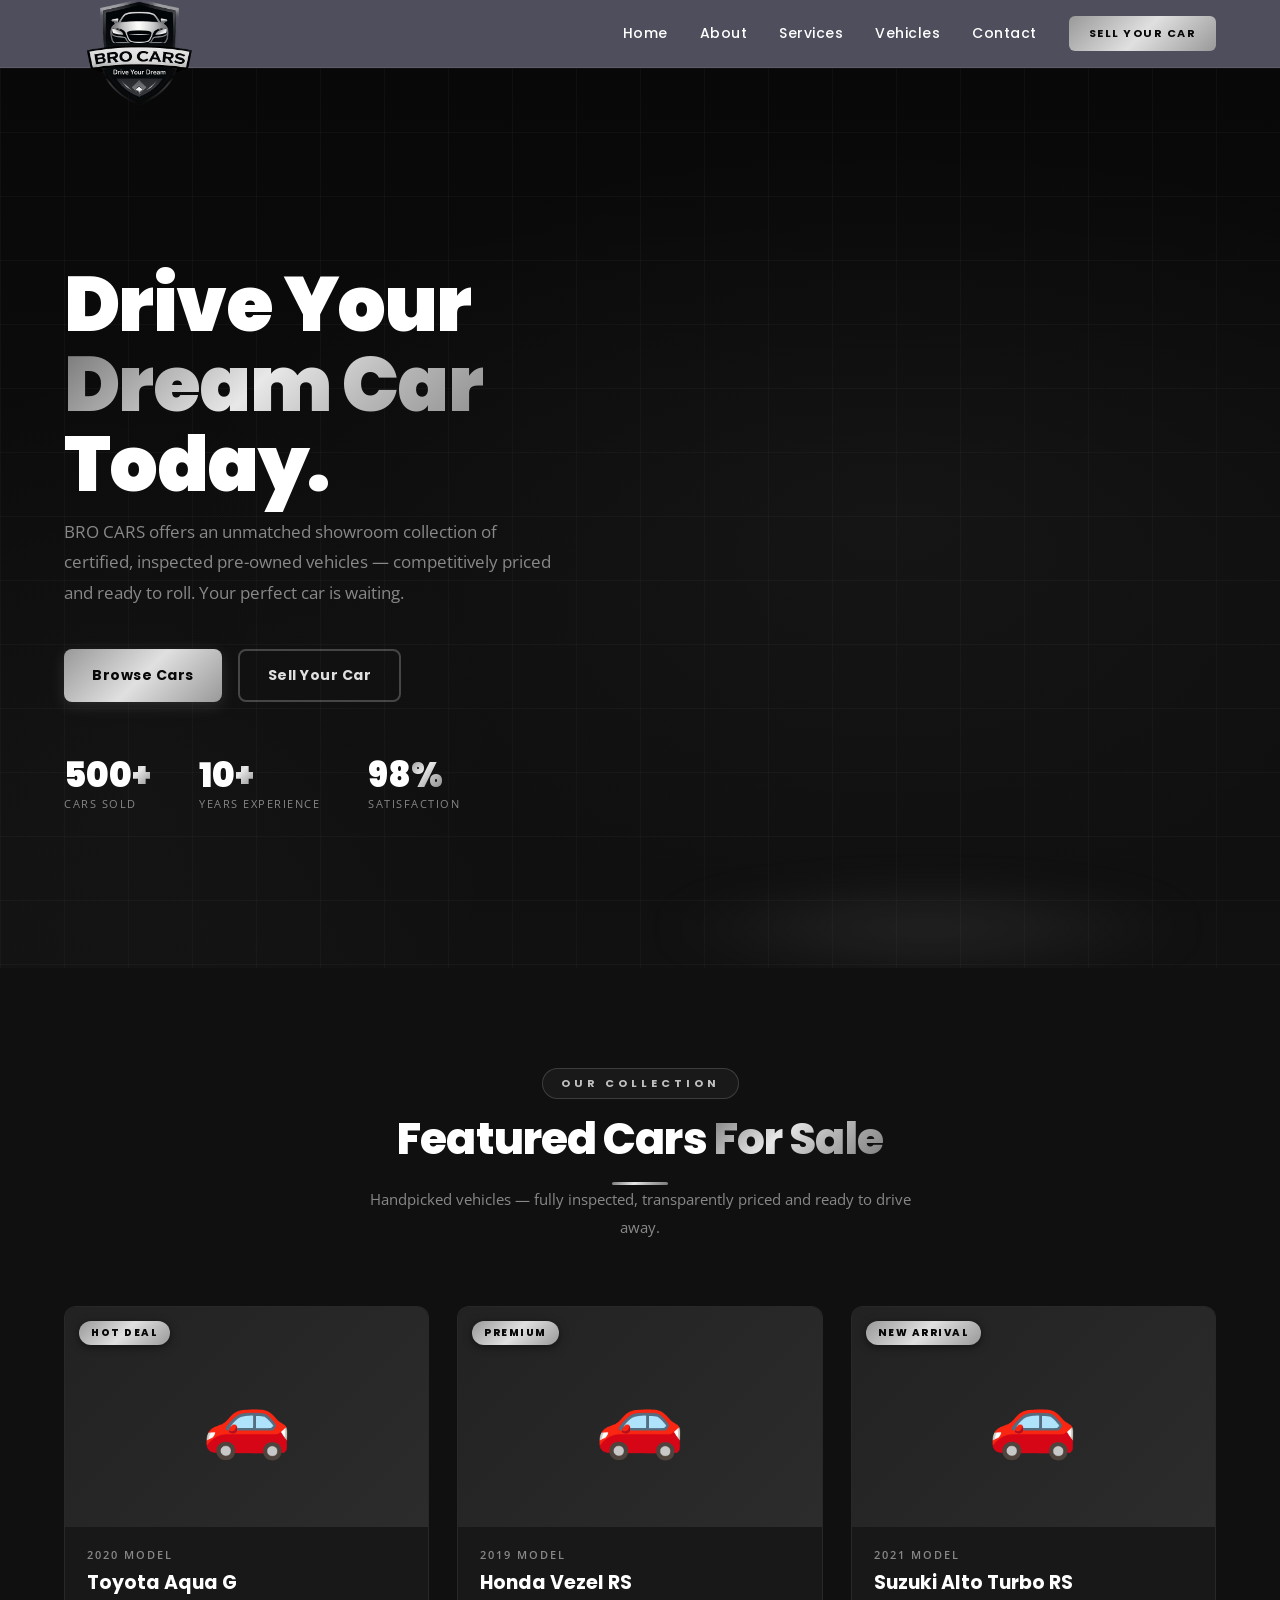
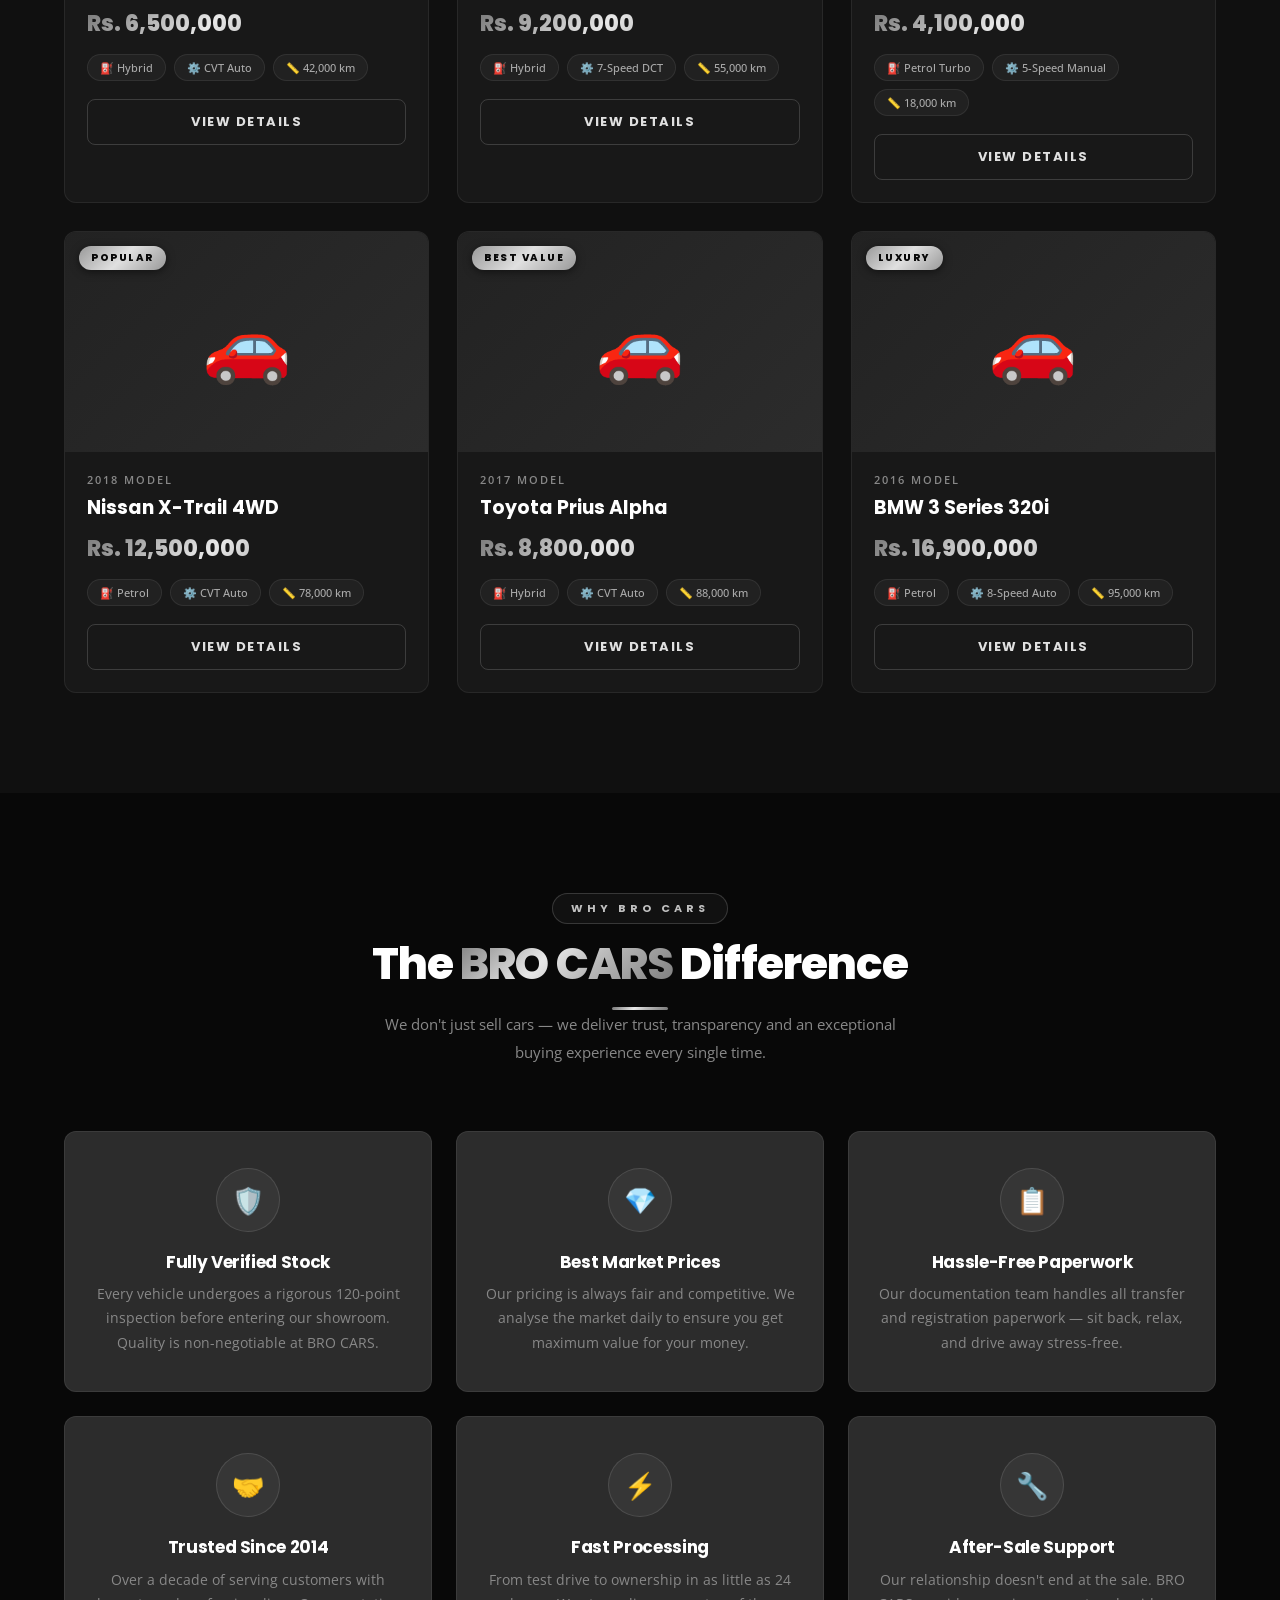
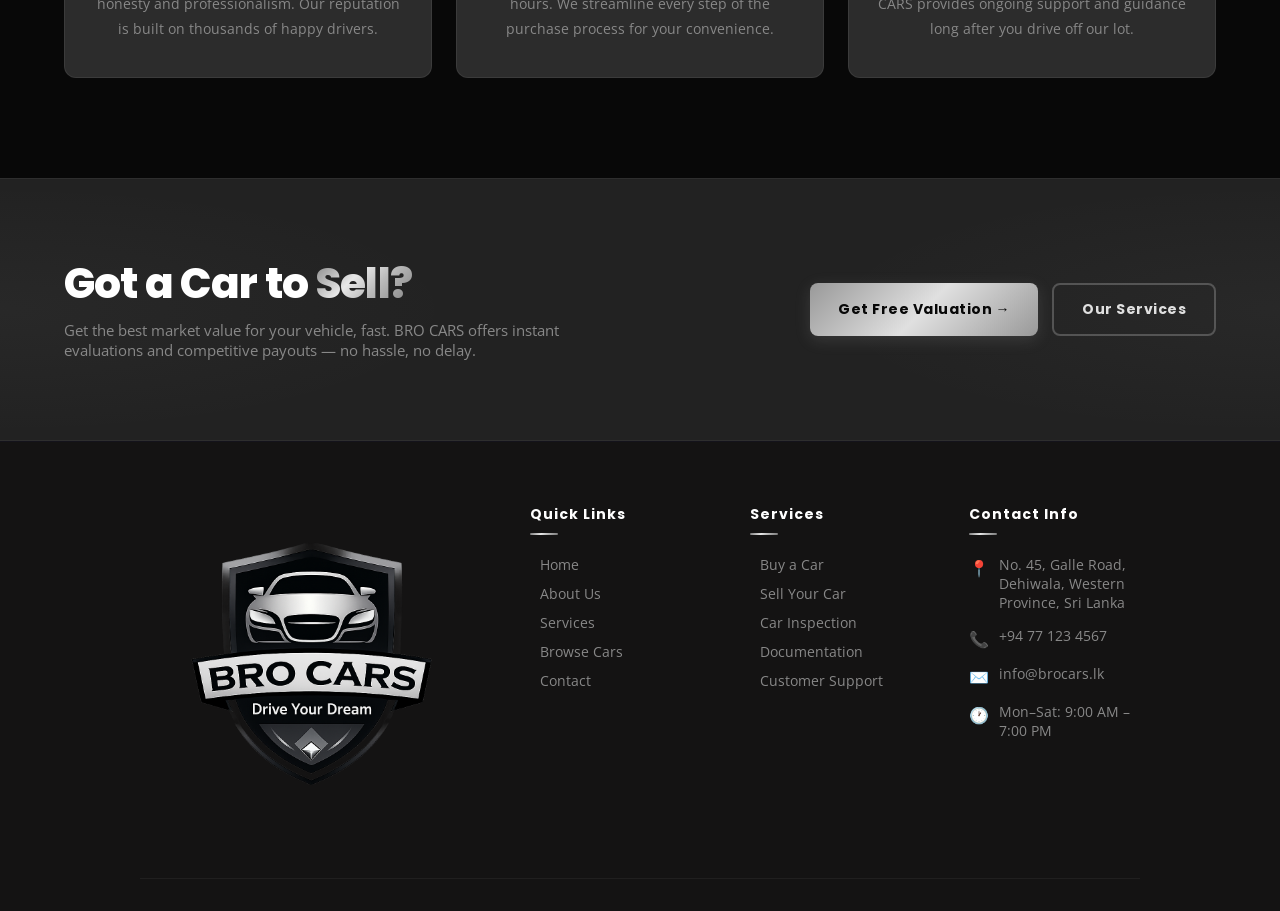
==== index.html @ 9bb93488 "Update index.html" ====
<!DOCTYPE html>
<html lang="en">
<head>
  <meta charset="UTF-8"/>
  <meta name="viewport" content="width=device-width, initial-scale=1.0"/>
  <title>BRO CARS — Drive Your Dream | Premium Car Dealership Sri Lanka</title>
  <meta name="description" content="BRO CARS — Sri Lanka's trusted premium pre-owned car dealership. Buy, sell and trade quality vehicles with full inspection and documentation support."/>
  <link rel="stylesheet" href="style.css"/>
</head>
<body>

<!-- ===== FIXED NAVBAR ===== -->
<nav class="navbar" id="navbar">
  <a href="index.html" class="nav-logo">
    <div class="logo-img-wrap">
<img src="logo1.png" alt="Bro Cars UK Car Sales Logo" style="height: 150px; width: auto; margin-top: 32%;">
    </div>

  </a>
  <div class="nav-links">
    <a href="index.html">Home</a>
    <a href="about.html">About</a>
    <a href="services.html">Services</a>
    <a href="vehicles.html">Vehicles</a>
    <a href="contact.html">Contact</a>
    <a href="contact.html" class="nav-cta">Sell Your Car</a>
  </div>
  <button class="hamburger" id="hamburger" aria-label="Toggle menu">
    <span></span><span></span><span></span>
  </button>
</nav>

<!-- Mobile Navigation -->
<div class="mobile-nav" id="mobileNav">
  <a href="index.html">Home</a>
  <a href="about.html">About Us</a>
  <a href="services.html">Services</a>
  <a href="vehicles.html">Vehicles</a>
  <a href="contact.html">Contact</a>
  <a href="contact.html" class="nav-cta">Sell Your Car</a>
</div>

<!-- ===== HERO SECTION ===== -->
<section class="hero" id="home">
  <div class="hero-bg"></div>
  <div class="hero-grid-overlay"></div>
  <div class="hero-content">
    <h1 class="hero-title">
      Drive Your
      <span class="line-chrome">Dream Car</span>
      Today.
    </h1>
    <p class="hero-subtitle">
      BRO CARS offers an unmatched showroom collection of certified, inspected pre-owned vehicles — competitively priced and ready to roll. Your perfect car is waiting.
    </p>
    <div class="hero-btns">
      <a href="#cars" class="btn btn-primary">Browse Cars</a>
      <a href="contact.html" class="btn btn-outline">Sell Your Car</a>
    </div>
    <div class="hero-stats">
      <div class="stat-item">
        <div class="stat-num">500<span>+</span></div>
        <div class="stat-label">Cars Sold</div>
      </div>
      <div class="stat-item">
        <div class="stat-num">10<span>+</span></div>
        <div class="stat-label">Years Experience</div>
      </div>
      <div class="stat-item">
        <div class="stat-num">98<span>%</span></div>
        <div class="stat-label">Satisfaction</div>
      </div>
    </div>
  </div>
  <div class="hero-car-visual">
    <img
      src="https://images.unsplash.com/photo-1617788138017-80ad40651399?w=1200&q=80"
      alt="Premium Car Showroom"
      onerror="this.style.display='none'"/>
    <div class="hero-glow"></div>
  </div>
</section>

<!-- ===== FEATURED CARS ===== -->
<section class="cars-section" id="cars">
  <div class="section-header">
    <span class="section-label">Our Collection</span>
    <h2 class="section-title">Featured Cars <span>For Sale</span></h2>
    <div class="divider"></div>
    <p class="section-desc">Handpicked vehicles — fully inspected, transparently priced and ready to drive away.</p>
  </div>
  <div class="cars-grid" id="carsGrid"></div>
</section>

<!-- ===== WHY CHOOSE US ===== -->
<section class="why-section">
  <div class="section-header">
    <span class="section-label">Why BRO CARS</span>
    <h2 class="section-title">The <span>BRO CARS</span> Difference</h2>
    <div class="divider"></div>
    <p class="section-desc">We don't just sell cars — we deliver trust, transparency and an exceptional buying experience every single time.</p>
  </div>
  <div class="why-grid container">
    <div class="why-card animate-up">
      <div class="why-icon">🛡️</div>
      <h3 class="why-title">Fully Verified Stock</h3>
      <p class="why-desc">Every vehicle undergoes a rigorous 120-point inspection before entering our showroom. Quality is non-negotiable at BRO CARS.</p>
    </div>
    <div class="why-card animate-up">
      <div class="why-icon">💎</div>
      <h3 class="why-title">Best Market Prices</h3>
      <p class="why-desc">Our pricing is always fair and competitive. We analyse the market daily to ensure you get maximum value for your money.</p>
    </div>
    <div class="why-card animate-up">
      <div class="why-icon">📋</div>
      <h3 class="why-title">Hassle-Free Paperwork</h3>
      <p class="why-desc">Our documentation team handles all transfer and registration paperwork — sit back, relax, and drive away stress-free.</p>
    </div>
    <div class="why-card animate-up">
      <div class="why-icon">🤝</div>
      <h3 class="why-title">Trusted Since 2014</h3>
      <p class="why-desc">Over a decade of serving customers with honesty and professionalism. Our reputation is built on thousands of happy drivers.</p>
    </div>
    <div class="why-card animate-up">
      <div class="why-icon">⚡</div>
      <h3 class="why-title">Fast Processing</h3>
      <p class="why-desc">From test drive to ownership in as little as 24 hours. We streamline every step of the purchase process for your convenience.</p>
    </div>
    <div class="why-card animate-up">
      <div class="why-icon">🔧</div>
      <h3 class="why-title">After-Sale Support</h3>
      <p class="why-desc">Our relationship doesn't end at the sale. BRO CARS provides ongoing support and guidance long after you drive off our lot.</p>
    </div>
  </div>
</section>

<!-- ===== CTA BANNER ===== -->
<section class="cta-banner">
  <div class="cta-inner">
    <div class="cta-text">
      <h2>Got a Car to <span>Sell?</span></h2>
      <p>Get the best market value for your vehicle, fast. BRO CARS offers instant evaluations and competitive payouts — no hassle, no delay.</p>
    </div>
    <div class="cta-actions">
      <a href="contact.html" class="btn btn-primary">Get Free Valuation →</a>
      <a href="services.html" class="btn btn-outline">Our Services</a>
    </div>
  </div>
</section>

<!-- ===== FOOTER ===== -->
<footer class="footer">
  <div class="footer-grid">
    <!-- Brand Column -->
    <div class="footer-brand">
      <a href="index.html" class="nav-logo">
        <div class="logo-img-wrap">
          <img src="logo1.png" alt="BRO CARS"/>
        </div>
        
      </a>
      
    </div>

    <!-- Quick Links -->
    <div class="footer-col">
      <h4>Quick Links</h4>
      <div class="footer-links">
        <a href="index.html">Home</a>
        <a href="about.html">About Us</a>
        <a href="services.html">Services</a>
        <a href="#cars">Browse Cars</a>
        <a href="contact.html">Contact</a>
      </div>
    </div>

    <!-- Services -->
    <div class="footer-col">
      <h4>Services</h4>
      <div class="footer-links">
        <a href="services.html">Buy a Car</a>
        <a href="services.html">Sell Your Car</a>
        <a href="services.html">Car Inspection</a>
        <a href="services.html">Documentation</a>
        <a href="services.html">Customer Support</a>
      </div>
    </div>

    <!-- Contact Info -->
    <div class="footer-col">
      <h4>Contact Info</h4>
      <div class="footer-contact-item">
        <span>📍</span>
        <span>No. 45, Galle Road, Dehiwala, Western Province, Sri Lanka</span>
      </div>
      <div class="footer-contact-item">
        <span>📞</span>
        <span>+94 77 123 4567</span>
      </div>
      <div class="footer-contact-item">
        <span>✉️</span>
        <span>info@brocars.lk</span>
      </div>
      <div class="footer-contact-item">
        <span>🕐</span>
        <span>Mon–Sat: 9:00 AM – 7:00 PM</span>
      </div>
    </div>
  </div>
  
</footer>

<!-- ===== MODAL (for car details) ===== -->
<div class="modal-overlay" id="carModal">
  <div class="modal-box">
    <div class="modal-img" id="modalImgWrap"></div>
    <div class="modal-body">
      <button class="modal-close" id="modalClose">✕</button>
      <div class="car-year-tag" id="modalYear"></div>
      <div class="modal-car-name" id="modalName"></div>
      <div class="modal-car-price" id="modalPrice"></div>
      <div class="modal-desc" id="modalDesc"></div>
      <div class="modal-specs-grid" id="modalSpecs"></div>
      <div class="modal-btns">
        <a href="contact.html" class="btn btn-primary">Inquire Now</a>
        <button class="btn btn-ghost" id="modalCloseBtn">Close</button>
      </div>
    </div>
  </div>
</div>

<script>
  // Car data
const cars = [
  {
    name: "Toyota Aqua G",
    year: 2020,
    price: "Rs. 6,500,000",
    fuel: "Hybrid",
    transmission: "CVT Auto",
    mileage: "42,000 km",
    engine: "1.5L Hybrid",
    color: "Pearl White",
    condition: "Excellent",
    badge: "Hot Deal",
    desc: "Well-maintained single-owner hybrid hatchback with outstanding fuel economy. Full service history available. Perfect for city commuting.",
    img: "https://images.unsplash.com/photo-1550355291-bbee04a92027?w=600&q=75"
  },
  {
    name: "Honda Vezel RS",
    year: 2019,
    price: "Rs. 9,200,000",
    fuel: "Hybrid",
    transmission: "7-Speed DCT",
    mileage: "55,000 km",
    engine: "1.5L i-VTEC",
    color: "Premium Black Pearl",
    condition: "Excellent",
    badge: "Premium",
    desc: "Sporty RS trim with full leather seats, push-start ignition, and advanced Honda Sensing safety systems. One of the finest crossovers in its class.",
    img: "https://images.unsplash.com/photo-1606664515524-ed2f786a0bd6?w=600&q=75"
  },
  {
    name: "Suzuki Alto Turbo RS",
    year: 2021,
    price: "Rs. 4,100,000",
    fuel: "Petrol Turbo",
    transmission: "5-Speed Manual",
    mileage: "18,000 km",
    engine: "660cc Turbo",
    color: "Racing Red",
    condition: "Like New",
    badge: "New Arrival",
    desc: "Low mileage sporty kei car with turbocharged engine and bucket sports seats. Fun to drive and incredibly fuel efficient for daily use.",
    img: "https://images.unsplash.com/photo-1503376780353-7e6692767b70?w=600&q=75"
  },
  {
    name: "Nissan X-Trail 4WD",
    year: 2018,
    price: "Rs. 12,500,000",
    fuel: "Petrol",
    transmission: "CVT Auto",
    mileage: "78,000 km",
    engine: "2.0L MR20",
    color: "Arctic White",
    condition: "Very Good",
    badge: "Popular",
    desc: "7-seater family SUV with full 4WD capability. Equipped with panoramic sunroof, 360-degree camera, and third-row seating for the whole family.",
    img: "https://images.unsplash.com/photo-1519641471654-76ce0107ad1b?w=600&q=75"
  },
  {
    name: "Toyota Prius Alpha",
    year: 2017,
    price: "Rs. 8,800,000",
    fuel: "Hybrid",
    transmission: "CVT Auto",
    mileage: "88,000 km",
    engine: "1.8L Hybrid",
    color: "Graphite Grey",
    condition: "Good",
    badge: "Best Value",
    desc: "Spacious 7-seater hybrid wagon with exceptional fuel efficiency. Plenty of cabin space, smart entry system, and comfortable ride for families.",
    img: "https://images.unsplash.com/photo-1555215695-3004980ad54e?w=600&q=75"
  },
  {
    name: "BMW 3 Series 320i",
    year: 2016,
    price: "Rs. 16,900,000",
    fuel: "Petrol",
    transmission: "8-Speed Auto",
    mileage: "95,000 km",
    engine: "2.0L TwinPower Turbo",
    color: "Mineral Grey Metallic",
    condition: "Good",
    badge: "Luxury",
    desc: "Iconic German sports sedan with precise dynamics and a premium cabin. iDrive infotainment, full leather interior, and the thrill of BMW engineering.",
    img: "https://images.unsplash.com/photo-1580273916550-e323be2ae537?w=600&q=75"
  }
];

// Render car cards
const grid = document.getElementById('carsGrid');
cars.forEach((car, idx) => {
  const card = document.createElement('div');
  card.className = 'car-card animate-up';
  card.innerHTML = `
    <div class="car-card-img">
      <img src="${car.img}" alt="${car.name}" loading="lazy"
           onerror="this.style.display='none';this.nextElementSibling.style.display='flex';">
      <div class="car-card-img-fallback" style="display:none;">🚗</div>
      <span class="car-badge">${car.badge}</span>
    </div>
    <div class="car-info">
      <div class="car-year-tag">${car.year} Model</div>
      <div class="car-name">${car.name}</div>
      <div class="car-price">${car.price}</div>
      <div class="car-specs">
        <span class="spec-tag">⛽ ${car.fuel}</span>
        <span class="spec-tag">⚙️ ${car.transmission}</span>
        <span class="spec-tag">📏 ${car.mileage}</span>
      </div>
      <button class="car-card-btn" onclick="openModal(${idx})">View Details</button>
    </div>
  `;
  grid.appendChild(card);
});

// Modal functions
function openModal(idx) {
  const car = cars[idx];
  const modal = document.getElementById('carModal');
  if (!modal) return;

  // Set image
  const modalImgWrap = document.getElementById('modalImgWrap');
  modalImgWrap.innerHTML = `
    <img src="${car.img}" alt="${car.name}"
         onerror="this.style.display='none';this.nextElementSibling.style.display='flex';">
    <div class="modal-img-fallback" style="display:none;">🚗</div>
  `;

  // Fill details
  document.getElementById('modalYear').textContent = car.year + ' Model';
  document.getElementById('modalName').textContent = car.name;
  document.getElementById('modalPrice').textContent = car.price;
  document.getElementById('modalDesc').textContent = car.desc;

  // Fill specs
  const specsHTML = `
    <div class="modal-spec-item"><div class="modal-spec-label">Fuel Type</div><div class="modal-spec-value">${car.fuel}</div></div>
    <div class="modal-spec-item"><div class="modal-spec-label">Transmission</div><div class="modal-spec-value">${car.transmission}</div></div>
    <div class="modal-spec-item"><div class="modal-spec-label">Mileage</div><div class="modal-spec-value">${car.mileage}</div></div>
    <div class="modal-spec-item"><div class="modal-spec-label">Engine</div><div class="modal-spec-value">${car.engine}</div></div>
    <div class="modal-spec-item"><div class="modal-spec-label">Colour</div><div class="modal-spec-value">${car.color}</div></div>
    <div class="modal-spec-item"><div class="modal-spec-label">Condition</div><div class="modal-spec-value">${car.condition}</div></div>
  `;
  document.getElementById('modalSpecs').innerHTML = specsHTML;

  // Show modal
  modal.classList.add('open');
  document.body.style.overflow = 'hidden';
}

function closeModal() {
  const modal = document.getElementById('carModal');
  if (modal) {
    modal.classList.remove('open');
    document.body.style.overflow = '';
  }
}

// Event listeners for modal close
document.getElementById('modalClose').addEventListener('click', closeModal);
document.getElementById('modalCloseBtn').addEventListener('click', closeModal);
document.getElementById('carModal').addEventListener('click', function(e) {
  if (e.target === this) closeModal();
});

// Navbar scroll effect
window.addEventListener('scroll', function() {
  const navbar = document.querySelector('.navbar');
  if (window.scrollY > 50) {
    navbar.classList.add('scrolled');
  } else {
    navbar.classList.remove('scrolled');
  }
});

// Hamburger menu
document.getElementById('hamburger').addEventListener('click', function() {
  this.classList.toggle('open');
  document.getElementById('mobileNav').classList.toggle('open');
});

// Scroll animations
const observer = new IntersectionObserver((entries) => {
  entries.forEach((e, i) => {
    if (e.isIntersecting) setTimeout(() => e.target.classList.add('visible'), i * 80);
  });
}, { threshold: 0.1 });
document.querySelectorAll('.animate-up').forEach(el => observer.observe(el));
</script>
</body>
</html>
---- style.css ----
/* =========================================
   BRO CARS — Chrome Silver & Black Theme
   ========================================= */
@import url('https://fonts.googleapis.com/css2?family=Poppins:wght@300;400;500;600;700;800;900&family=Open+Sans:wght@300;400;500;600&display=swap');

:root {
  --black: #080808;
  --dark: #101010;
  --dark-2: #181818;
  --dark-3: #222222;
  --dark-4: #2c2c2c;
  --chrome: #c0c0c0;
  --chrome-bright: #e0e0e0;
  --chrome-dark: #888888;
  --chrome-mid: #aaaaaa;
  --white: #f0f0f0;
  --white-pure: #ffffff;
  --gradient-chrome: linear-gradient(135deg, #777 0%, #e8e8e8 40%, #bbb 60%, #777 100%);
  --gradient-chrome-btn: linear-gradient(135deg, #999 0%, #e0e0e0 50%, #999 100%);
  --shadow-card: 0 8px 32px rgba(0, 0, 0, 0.7);
  --shadow-hover: 0 20px 56px rgba(0, 0, 0, 0.85);
  --border-subtle: 1px solid rgba(255, 255, 255, 0.07);
  --border-chrome: 1px solid rgba(192, 192, 192, 0.25);
  --radius: 12px;
  --transition: all 0.3s cubic-bezier(0.4, 0, 0.2, 1);
}

*,
*::before,
*::after {
  box-sizing: border-box;
  margin: 0;
  padding: 0;
}

html {
  scroll-behavior: smooth;
}

body {
  font-family: 'Open Sans', sans-serif;
  background: var(--black);
  color: var(--white);
  min-height: 100vh;
  padding-top: 68px; /* Space for fixed navbar */
}

h1,
h2,
h3,
h4,
h5,
h6 {
  font-family: 'Poppins', sans-serif;
  line-height: 1.2;
  letter-spacing: -0.02em;
}

a {
  text-decoration: none;
  color: inherit;
}

img {
  max-width: 100%;
  display: block;
}

ul {
  list-style: none;
}

/* Scrollbar */
::-webkit-scrollbar {
  width: 5px;
}

::-webkit-scrollbar-track {
  background: var(--black);
}

::-webkit-scrollbar-thumb {
  background: var(--chrome-dark);
  border-radius: 3px;
}

::-webkit-scrollbar-thumb:hover {
  background: var(--chrome);
}

/* ============================== NAVBAR ============================== */
.navbar {
  position: fixed;
  top: 0;
  left: 0;
  right: 0;
  z-index: 1000;
  padding: 0 5%;
  display: flex;
  align-items: center;
  justify-content: space-between;
  height: 68px;
  background: #4e4e5d;
  border-bottom: 1px solid rgba(192, 192, 192, 0.12);
  transition: var(--transition);
}

.navbar.scrolled {
  height: 56px;
  background: #4e4e5d;
  box-shadow: 0 4px 32px rgba(0, 0, 0, 0.7);
  border-bottom-color: rgba(7, 7, 7, 0.2);
}

.nav-logo {
  display: flex;
  align-items: center;
  gap: 10px;
  text-decoration: none;
}


.logo-img-wrap img {
  width: 100%;
  height: 100%;
  object-fit: contain;
}

.logo-brand {
  font-family: 'Poppins', sans-serif;
  font-weight: 900;
  font-size: 18px;
  background: var(--gradient-chrome);
  -webkit-background-clip: text;
  -webkit-text-fill-color: transparent;
  background-clip: text;
  letter-spacing: 3px;
}

.nav-links {
  display: flex;
  align-items: center;
  gap: 32px;
}

.nav-links a {
  font-family: 'Poppins', sans-serif;
  font-weight: 500;
  font-size: 14px;
  color: white;
  letter-spacing: 0.5px;
  position: relative;
  transition: var(--transition);
}

.nav-links a::after {
  content: '';
  position: absolute;
  bottom: -4px;
  left: 0;
  width: 0;
  height: 2px;
  background: var(--chrome-bright);
  transition: var(--transition);
}

.nav-links a:hover,
.nav-links a.active {
  color: var(--white-pure);
}

.nav-links a:hover::after,
.nav-links a.active::after {
  width: 100%;
}

.nav-cta {
  background: var(--gradient-chrome-btn) !important;
  color: var(--black) !important;
  font-weight: 700 !important;
  padding: 9px 20px;
  border-radius: 6px;
  letter-spacing: 1.5px !important;
  text-transform: uppercase;
  font-size: 11px !important;
  transition: var(--transition);
}

.nav-cta::after {
  display: none !important;
}

.nav-cta:hover {
  transform: translateY(-2px);
  box-shadow: 0 8px 24px rgba(0, 0, 0, 0.3);
  filter: brightness(1.1);
}

/* Hamburger */
.hamburger {
  display: none;
  flex-direction: column;
  gap: 5px;
  cursor: pointer;
  padding: 4px;
  background: none;
  border: none;
}

.hamburger span {
  display: block;
  width: 24px;
  height: 2px;
  background: var(--chrome);
  border-radius: 2px;
  transition: var(--transition);
}

.hamburger.open span:nth-child(1) {
  transform: translateY(7px) rotate(45deg);
}

.hamburger.open span:nth-child(2) {
  opacity: 0;
}

.hamburger.open span:nth-child(3) {
  transform: translateY(-7px) rotate(-45deg);
}

/* Mobile nav */
.mobile-nav {
  display: none;
  position: fixed;
  top: 68px;
  left: 0;
  right: 0;
  background: rgba(8, 8, 8, 0.98);
  backdrop-filter: blur(20px);
  padding: 20px 5% 28px;
  border-bottom: 1px solid rgba(192, 192, 192, 0.15);
  z-index: 999;
  flex-direction: column;
  transform: translateY(-10px);
  opacity: 0;
  transition: var(--transition);
}

.mobile-nav.open {
  display: flex;
  transform: translateY(0);
  opacity: 1;
}

.mobile-nav a {
  display: block;
  padding: 14px 0;
  font-family: 'Poppins', sans-serif;
  font-weight: 500;
  font-size: 15px;
  color: var(--chrome-mid);
  border-bottom: 1px solid rgba(255, 255, 255, 0.05);
  transition: var(--transition);
}

.mobile-nav a:hover {
  color: var(--white-pure);
  padding-left: 8px;
}

.mobile-nav .nav-cta {
  margin-top: 16px;
  text-align: center;
  padding: 14px;
  border-radius: 8px;
  border-bottom: none;
}

/* ============================== UTILITIES ============================== */
.section {
  padding: 100px 5%;
}

.section-sm {
  padding: 70px 5%;
}

.container {
  max-width: 1200px;
  margin: 0 auto;
}

.section-header {
  text-align: center;
  margin-bottom: 64px;
}

.section-label {
  display: inline-block;
  font-size: 11px;
  font-weight: 700;
  letter-spacing: 4px;
  text-transform: uppercase;
  color: var(--chrome);
  font-family: 'Poppins', sans-serif;
  margin-bottom: 14px;
  padding: 6px 18px;
  border: 1px solid rgba(192, 192, 192, 0.22);
  border-radius: 20px;
  background: rgba(192, 192, 192, 0.05);
}

.section-title {
  font-size: clamp(28px, 4vw, 44px);
  font-weight: 800;
  color: var(--white-pure);
  margin-bottom: 16px;
}

.section-title span {
  background: var(--gradient-chrome);
  -webkit-background-clip: text;
  -webkit-text-fill-color: transparent;
  background-clip: text;
}

.section-desc {
  font-size: 15px;
  color: var(--chrome-dark);
  max-width: 560px;
  margin: 0 auto;
  line-height: 1.9;
}

.divider {
  width: 56px;
  height: 3px;
  background: var(--gradient-chrome);
  margin: 16px auto 0;
  border-radius: 2px;
}

.btn {
  display: inline-flex;
  align-items: center;
  gap: 8px;
  padding: 14px 28px;
  font-family: 'Poppins', sans-serif;
  font-weight: 700;
  font-size: 14px;
  letter-spacing: 0.5px;
  border-radius: 8px;
  cursor: pointer;
  border: none;
  transition: var(--transition);
  text-decoration: none;
}

.btn-primary {
  background: var(--gradient-chrome-btn);
  color: var(--black);
  box-shadow: 0 4px 16px rgba(192, 192, 192, 0.15);
}

.btn-primary:hover {
  transform: translateY(-3px);
  box-shadow: 0 12px 32px rgba(192, 192, 192, 0.3);
  filter: brightness(1.08);
}

.btn-outline {
  background: transparent;
  color: var(--chrome-bright);
  border: 2px solid rgba(192, 192, 192, 0.3);
}

.btn-outline:hover {
  border-color: var(--chrome-bright);
  color: var(--white-pure);
  background: rgba(192, 192, 192, 0.06);
  transform: translateY(-3px);
}

.btn-ghost {
  background: rgba(255, 255, 255, 0.05);
  color: var(--white-pure);
  border: 1px solid rgba(255, 255, 255, 0.1);
}

.btn-ghost:hover {
  background: rgba(192, 192, 192, 0.1);
  border-color: var(--chrome);
  color: var(--chrome-bright);
}

/* ============================== HERO ============================== */
.hero {
  min-height: 100vh;
  position: relative;
  display: flex;
  align-items: center;
  padding: 120px 5% 80px;
  overflow: hidden;
  background: var(--black);
}

.hero-bg {
  position: absolute;
  inset: 0;
  background: radial-gradient(ellipse 80% 60% at 70% 50%, rgba(160, 160, 160, 0.06) 0%, transparent 70%),
    radial-gradient(ellipse 50% 80% at 10% 80%, rgba(160, 160, 160, 0.03) 0%, transparent 60%),
    linear-gradient(180deg, #080808 0%, #111 100%);
  z-index: 0;
}

.hero-grid-overlay {
  position: absolute;
  inset: 0;
  background-image: linear-gradient(rgba(192, 192, 192, 0.04) 1px, transparent 1px),
    linear-gradient(90deg, rgba(192, 192, 192, 0.04) 1px, transparent 1px);
  background-size: 64px 64px;
  z-index: 0;
}

.hero-content {
  position: relative;
  z-index: 2;
  max-width: 640px;
}

.hero-badge {
  display: inline-flex;
  align-items: center;
  gap: 8px;
  background: rgba(192, 192, 192, 0.07);
  border: 1px solid rgba(192, 192, 192, 0.22);
  border-radius: 30px;
  padding: 8px 18px;
  font-size: 12px;
  font-family: 'Poppins', sans-serif;
  font-weight: 600;
  letter-spacing: 2px;
  text-transform: uppercase;
  color: var(--chrome-bright);
  margin-bottom: 28px;
}

.hero-badge-dot {
  width: 6px;
  height: 6px;
  background: var(--chrome-bright);
  border-radius: 50%;
  animation: pulse 2s infinite;
}

@keyframes pulse {
  0%,
  100% {
    opacity: 1;
    transform: scale(1);
  }
  50% {
    opacity: 0.4;
    transform: scale(1.5);
  }
}

.hero-title {
  font-size: clamp(40px, 6vw, 76px);
  font-weight: 900;
  color: var(--white-pure);
  line-height: 1.05;
  margin-bottom: 12px;
}

.hero-title .line-chrome {
  display: block;
  background: var(--gradient-chrome);
  -webkit-background-clip: text;
  -webkit-text-fill-color: transparent;
  background-clip: text;
}

.hero-subtitle {
  font-size: clamp(14px, 2vw, 17px);
  color: var(--chrome-dark);
  margin-bottom: 40px;
  line-height: 1.8;
  max-width: 500px;
}

.hero-btns {
  display: flex;
  gap: 16px;
  flex-wrap: wrap;
  margin-bottom: 56px;
}

.hero-stats {
  display: flex;
  gap: 48px;
  flex-wrap: wrap;
}

.stat-num {
  font-family: 'Poppins', sans-serif;
  font-size: 34px;
  font-weight: 900;
  color: var(--white-pure);
  line-height: 1;
}

.stat-num span {
  background: var(--gradient-chrome);
  -webkit-background-clip: text;
  -webkit-text-fill-color: transparent;
  background-clip: text;
}

.stat-label {
  font-size: 11px;
  color: var(--chrome-dark);
  letter-spacing: 1.5px;
  text-transform: uppercase;
  margin-top: 4px;
}

.hero-car-visual {
  position: absolute;
  right: 0;
  bottom: 0;
  width: 55%;
  z-index: 1;
}

.hero-car-visual img {
  width: 100%;
  height: 520px;
  object-fit: cover;
  object-position: center;
  filter: brightness(0.75) contrast(1.1);
  mask-image: linear-gradient(to left, rgba(0, 0, 0, 0.95) 40%, transparent 100%);
  -webkit-mask-image: linear-gradient(to left, rgba(0, 0, 0, 0.95) 40%, transparent 100%);
}

.hero-glow {
  position: absolute;
  bottom: 0;
  left: 50%;
  transform: translateX(-50%);
  width: 80%;
  height: 80px;
  background: radial-gradient(ellipse, rgba(192, 192, 192, 0.15) 0%, transparent 70%);
  filter: blur(24px);
}

.scroll-indicator {
  position: absolute;
  bottom: 32px;
  left: 50%;
  transform: translateX(-50%);
  display: flex;
  flex-direction: column;
  align-items: center;
  gap: 8px;
  z-index: 2;
}

.scroll-mouse {
  width: 24px;
  height: 38px;
  border: 2px solid rgba(192, 192, 192, 0.22);
  border-radius: 12px;
  display: flex;
  justify-content: center;
  padding-top: 6px;
}

.scroll-dot {
  width: 4px;
  height: 8px;
  background: var(--chrome);
  border-radius: 2px;
  animation: scrollDot 2s infinite;
}

@keyframes scrollDot {
  0% {
    transform: translateY(0);
    opacity: 1;
  }
  100% {
    transform: translateY(12px);
    opacity: 0;
  }
}

.scroll-text {
  font-size: 10px;
  letter-spacing: 3px;
  color: var(--chrome-dark);
  text-transform: uppercase;
}

/* ============================== CARS SECTION ============================== */
.cars-section {
  background: var(--dark);
  padding: 100px 5%;
}

.cars-grid {
  display: grid;
  grid-template-columns: repeat(auto-fill, minmax(340px, 1fr));
  gap: 28px;
  max-width: 1200px;
  margin: 0 auto;
}

.car-card {
  background: var(--dark-2);
  border-radius: var(--radius);
  overflow: hidden;
  border: var(--border-subtle);
  transition: var(--transition);
  position: relative;
}

.car-card:hover {
  transform: translateY(-8px);
  box-shadow: var(--shadow-hover);
  border-color: rgba(192, 192, 192, 0.18);
}

.car-card-img {
  position: relative;
  height: 220px;
  overflow: hidden;
  background: var(--dark-3);
}

.car-card-img img {
  width: 100%;
  height: 100%;
  object-fit: cover;
  transition: transform 0.5s ease;
}

.car-card:hover .car-card-img img {
  transform: scale(1.06);
}

.car-card-img-fallback {
  width: 100%;
  height: 100%;
  display: flex;
  align-items: center;
  justify-content: center;
  background: linear-gradient(135deg, var(--dark-3), var(--dark-4));
  font-size: 72px;
}

.car-badge {
  position: absolute;
  top: 14px;
  left: 14px;
  background: var(--gradient-chrome-btn);
  color: var(--black);
  font-family: 'Poppins', sans-serif;
  font-weight: 800;
  font-size: 10px;
  letter-spacing: 1.5px;
  text-transform: uppercase;
  padding: 4px 12px;
  border-radius: 20px;
  box-shadow: 0 2px 8px rgba(0, 0, 0, 0.5);
}

.car-info {
  padding: 20px 22px 22px;
}

.car-year-tag {
  font-size: 11px;
  color: var(--chrome-dark);
  font-weight: 600;
  letter-spacing: 2px;
  text-transform: uppercase;
  margin-bottom: 6px;
}

.car-name {
  font-family: 'Poppins', sans-serif;
  font-size: 19px;
  font-weight: 700;
  color: var(--white-pure);
  margin-bottom: 10px;
}

.car-price {
  font-family: 'Poppins', sans-serif;
  font-size: 22px;
  font-weight: 800;
  background: var(--gradient-chrome);
  -webkit-background-clip: text;
  -webkit-text-fill-color: transparent;
  background-clip: text;
  margin-bottom: 14px;
}

.car-specs {
  display: flex;
  gap: 8px;
  flex-wrap: wrap;
  margin-bottom: 18px;
}

.spec-tag {
  display: flex;
  align-items: center;
  gap: 5px;
  padding: 5px 12px;
  background: rgba(255, 255, 255, 0.04);
  border: 1px solid rgba(192, 192, 192, 0.1);
  border-radius: 20px;
  font-size: 11px;
  color: var(--chrome-mid);
  font-weight: 500;
}

.car-card-btn {
  width: 100%;
  padding: 12px;
  background: transparent;
  border: 1px solid rgba(192, 192, 192, 0.22);
  color: var(--chrome-bright);
  font-family: 'Poppins', sans-serif;
  font-weight: 700;
  font-size: 13px;
  letter-spacing: 1.5px;
  text-transform: uppercase;
  border-radius: 8px;
  cursor: pointer;
  transition: var(--transition);
}

.car-card-btn:hover {
  background: var(--gradient-chrome-btn);
  color: var(--black);
  border-color: transparent;
  transform: translateY(-1px);
  box-shadow: 0 8px 20px rgba(192, 192, 192, 0.2);
}

/* ============================== MODAL (unified) ============================== */
.modal-overlay {
  position: fixed;
  inset: 0;
  display: flex;
  align-items: center;
  justify-content: center;
  background: rgba(0, 0, 0, 0.85);
  backdrop-filter: blur(10px);
  z-index: 3000;
  padding: 20px;
  opacity: 0;
  visibility: hidden;
  transition: 0.3s ease;
}

.modal-overlay.open {
  opacity: 1;
  visibility: visible;
}

.modal-box {
  background: var(--dark-2);
  border: var(--border-chrome);
  border-radius: 16px;
  width: 100%;
  max-width: 750px;
  max-height: 90vh;
  overflow-y: auto;
  position: relative;
  transform: scale(0.85);
  transition: 0.3s ease;
}

.modal-overlay.open .modal-box {
  transform: scale(1);
}

.modal-img {
  height: 260px;
  overflow: hidden;
  background: var(--dark-3);
}

.modal-img img {
  width: 100%;
  height: 100%;
  object-fit: cover;
}

.modal-img-fallback {
  width: 100%;
  height: 100%;
  display: flex;
  align-items: center;
  justify-content: center;
  font-size: 100px;
  background: linear-gradient(135deg, var(--dark-3), var(--dark-4));
}

.modal-body {
  padding: 32px;
  position: relative;
  text-align: center;
}

.modal-close {
  position: absolute;
  top: 16px;
  right: 16px;
  width: 36px;
  height: 36px;
  background: rgba(0, 0, 0, 0.7);
  border: 1px solid rgba(192, 192, 192, 0.2);
  border-radius: 50%;
  color: var(--chrome-mid);
  font-size: 16px;
  cursor: pointer;
  display: flex;
  align-items: center;
  justify-content: center;
  transition: var(--transition);
  z-index: 10;
}

.modal-close:hover {
  background: rgba(192, 192, 192, 0.2);
  color: var(--white-pure);
}

.modal-car-name {
  font-family: 'Poppins', sans-serif;
  font-size: 24px;
  font-weight: 800;
  color: var(--white-pure);
  margin-bottom: 6px;
}

.modal-car-price {
  font-family: 'Poppins', sans-serif;
  font-size: 24px;
  font-weight: 700;
  background: var(--gradient-chrome);
  -webkit-background-clip: text;
  -webkit-text-fill-color: transparent;
  background-clip: text;
  margin-bottom: 20px;
}

.modal-specs-grid {
  display: grid;
  grid-template-columns: 1fr 1fr;
  gap: 12px;
  margin-bottom: 22px;
  text-align: left;
  justify-content: center;
}

.modal-spec-item {
  background: rgba(255, 255, 255, 0.03);
  border: 1px solid rgba(192, 192, 192, 0.1);
  border-radius: 8px;
  padding: 12px 16px;
  text-align: left;
}

.modal-spec-label {
  font-size: 10px;
  color: var(--chrome-dark);
  letter-spacing: 1.5px;
  text-transform: uppercase;
  margin-bottom: 4px;
}

.modal-spec-value {
  font-family: 'Poppins', sans-serif;
  font-weight: 600;
  color: var(--white-pure);
  font-size: 14px;
}

.modal-desc {
  font-size: 14px;
  color: var(--chrome-dark);
  line-height: 1.8;
  margin-bottom: 22px;
  padding: 14px 16px;
  background: rgba(255, 255, 255, 0.02);
  border-radius: 8px;
  border: 1px solid rgba(255, 255, 255, 0.05);
  max-width: 90%;
  margin-left: auto;
  margin-right: auto;
}

.modal-btns {
  display: flex;
  gap: 12px;
  flex-wrap: wrap;
}

/* ============================== WHY CHOOSE US ============================== */
.why-section {
  background: var(--black);
  padding: 100px 5%;
}

.why-grid {
  display: grid;
  grid-template-columns: repeat(3, 1fr);
  gap: 24px;
  max-width: 1200px;
  margin: 0 auto;
}

.why-card {
  background: var(--dark-4);
  border: var(--border-subtle);
  border-radius: var(--radius);
  padding: 36px 28px;
  text-align: center;
  transition: var(--transition);
  position: relative;
  overflow: hidden;
}

.why-card::before {
  content: '';
  position: absolute;
  bottom: 0;
  left: 0;
  width: 100%;
  height: 2px;
  background: var(--gradient-chrome);
  transform: scaleX(0);
  transition: var(--transition);
}

.why-card:hover {
  transform: translateY(-6px);
  border-color: rgba(192, 192, 192, 0.15);
  box-shadow: var(--shadow-card);
}

.why-card:hover::before {
  transform: scaleX(1);
}

.why-icon {
  width: 64px;
  height: 64px;
  background: rgba(192, 192, 192, 0.07);
  border: 1px solid rgba(192, 192, 192, 0.16);
  border-radius: 50%;
  display: flex;
  align-items: center;
  justify-content: center;
  margin: 0 auto 20px;
  font-size: 26px;
  transition: var(--transition);
}

.why-card:hover .why-icon {
  background: rgba(192, 192, 192, 0.14);
  transform: scale(1.1);
}

.why-title {
  font-family: 'Poppins', sans-serif;
  font-size: 17px;
  font-weight: 700;
  color: var(--white-pure);
  margin-bottom: 10px;
}

.why-desc {
  font-size: 14px;
  color: var(--chrome-dark);
  line-height: 1.75;
}

/* ============================== CTA BANNER ============================== */
.cta-banner {
  background: var(--dark-3);
  border-top: 1px solid rgba(192, 192, 192, 0.08);
  border-bottom: 1px solid rgba(192, 192, 192, 0.08);
  padding: 80px 5%;
  position: relative;
  overflow: hidden;
}

.cta-banner::before {
  content: '';
  position: absolute;
  inset: 0;
  background: radial-gradient(ellipse 60% 80% at 0% 50%, rgba(192, 192, 192, 0.04) 0%, transparent 60%),
    radial-gradient(ellipse 60% 80% at 100% 50%, rgba(192, 192, 192, 0.04) 0%, transparent 60%);
}

.cta-inner {
  max-width: 1200px;
  margin: 0 auto;
  display: flex;
  align-items: center;
  justify-content: space-between;
  gap: 48px;
  position: relative;
  z-index: 1;
  flex-wrap: wrap;
}

.cta-text h2 {
  font-size: clamp(28px, 3.5vw, 42px);
  font-weight: 800;
  color: var(--white-pure);
  margin-bottom: 10px;
}

.cta-text h2 span {
  background: var(--gradient-chrome);
  -webkit-background-clip: text;
  -webkit-text-fill-color: transparent;
  background-clip: text;
}

.cta-text p {
  font-size: 15px;
  color: var(--chrome-dark);
  max-width: 500px;
}

.cta-actions {
  display: flex;
  gap: 14px;
  flex-wrap: wrap;
  flex-shrink: 0;
}

/* ============================== PAGE HERO ============================== */
.page-hero {
  padding: 160px 5% 80px;
  background: var(--dark);
  position: relative;
  overflow: hidden;
  text-align: center;
}

.page-hero::before {
  content: '';
  position: absolute;
  inset: 0;
  background: radial-gradient(ellipse 80% 60% at 50% 50%, rgba(160, 160, 160, 0.05) 0%, transparent 70%),
    linear-gradient(180deg, var(--dark) 0%, var(--black) 100%);
}

.page-hero-grid {
  position: absolute;
  inset: 0;
  background-image: linear-gradient(rgba(192, 192, 192, 0.04) 1px, transparent 1px),
    linear-gradient(90deg, rgba(192, 192, 192, 0.04) 1px, transparent 1px);
  background-size: 60px 60px;
}

.page-hero-content {
  position: relative;
  z-index: 2;
  max-width: 700px;
  margin: 0 auto;
}

.page-hero h1 {
  font-size: clamp(36px, 5vw, 60px);
  font-weight: 900;
  color: var(--white-pure);
  margin-bottom: 20px;
}

.page-hero h1 span {
  background: var(--gradient-chrome);
  -webkit-background-clip: text;
  -webkit-text-fill-color: transparent;
  background-clip: text;
}

.page-hero p {
  font-size: 16px;
  color: var(--chrome-dark);
  line-height: 1.9;
}

.breadcrumb {
  display: flex;
  align-items: center;
  gap: 8px;
  justify-content: center;
  margin-bottom: 24px;
  font-size: 13px;
  color: var(--chrome-dark);
}

.breadcrumb a {
  color: var(--chrome);
}

.breadcrumb a:hover {
  color: var(--chrome-bright);
}

/* ============================== ABOUT PAGE ============================== */
.about-intro {
  padding: 100px 5%;
  background: var(--black);
}

.about-grid {
  display: grid;
  grid-template-columns: 1fr 1fr;
  gap: 80px;
  align-items: center;
  max-width: 1200px;
  margin: 0 auto;
}

.about-img-wrap {
  position: relative;
}

.about-img-box {
  border-radius: var(--radius);
  overflow: hidden;
  aspect-ratio: 4/3;
  background: var(--dark-3);
  border: var(--border-subtle);
}

.about-img-box img {
  width: 100%;
  height: 100%;
  object-fit: cover;
}

.about-badge {
  position: absolute;
  bottom: -20px;
  right: -20px;
  background: var(--gradient-chrome-btn);
  color: var(--black);
  border-radius: 12px;
  padding: 20px 24px;
  text-align: center;
  box-shadow: 0 12px 32px rgba(192, 192, 192, 0.2);
}

.about-badge-num {
  font-family: 'Poppins', sans-serif;
  font-size: 36px;
  font-weight: 900;
  line-height: 1;
  display: block;
}

.about-badge-text {
  font-size: 11px;
  font-weight: 700;
  letter-spacing: 1px;
  display: block;
  margin-top: 4px;
}

.about-text h2 {
  font-size: clamp(28px, 3vw, 40px);
  font-weight: 800;
  color: var(--white-pure);
  margin-bottom: 20px;
}

.about-text h2 span {
  background: var(--gradient-chrome);
  -webkit-background-clip: text;
  -webkit-text-fill-color: transparent;
  background-clip: text;
}

.about-text p {
  font-size: 15px;
  color: var(--chrome-dark);
  line-height: 1.9;
  margin-bottom: 18px;
}

.about-features {
  display: flex;
  flex-direction: column;
  gap: 14px;
  margin-top: 28px;
}

.about-feature {
  display: flex;
  align-items: flex-start;
  gap: 14px;
}

.about-feature-icon {
  width: 38px;
  height: 38px;
  background: rgba(192, 192, 192, 0.08);
  border: 1px solid rgba(192, 192, 192, 0.18);
  border-radius: 8px;
  display: flex;
  align-items: center;
  justify-content: center;
  font-size: 16px;
  flex-shrink: 0;
}

.about-feature-text h4 {
  font-family: 'Poppins', sans-serif;
  font-size: 15px;
  font-weight: 600;
  color: var(--white-pure);
  margin-bottom: 3px;
}

.about-feature-text p {
  font-size: 13px;
  color: var(--chrome-dark);
  line-height: 1.5;
  margin-bottom: 0;
}

.mission-section {
  background: var(--dark);
  padding: 100px 5%;
}

.mv-grid {
  display: grid;
  grid-template-columns: 1fr 1fr;
  gap: 28px;
  max-width: 1200px;
  margin: 0 auto;
}

.mv-card {
  padding: 48px 40px;
  border-radius: var(--radius);
  border: var(--border-subtle);
  position: relative;
  overflow: hidden;
  background: var(--dark-2);
}

.mv-card::after {
  content: '';
  position: absolute;
  top: 0;
  left: 0;
  width: 100%;
  height: 3px;
  background: var(--gradient-chrome);
}

.mv-icon {
  font-size: 48px;
  margin-bottom: 20px;
}

.mv-title {
  font-family: 'Poppins', sans-serif;
  font-size: 24px;
  font-weight: 800;
  color: var(--white-pure);
  margin-bottom: 16px;
  display: flex;
  align-items: center;
  gap: 12px;
}

.mv-title-badge {
  font-size: 10px;
  font-weight: 700;
  letter-spacing: 2px;
  color: var(--chrome);
  background: rgba(192, 192, 192, 0.08);
  border: 1px solid rgba(192, 192, 192, 0.2);
  padding: 3px 10px;
  border-radius: 20px;
}

.mv-text {
  font-size: 15px;
  color: var(--chrome-dark);
  line-height: 1.9;
}

.trust-section {
  background: var(--black);
  padding: 100px 5%;
}

.trust-grid {
  display: grid;
  grid-template-columns: repeat(3, 1fr);
  gap: 20px;
  max-width: 1200px;
  margin: 0 auto;
}

.trust-card {
  background: var(--dark-2);
  border: var(--border-subtle);
  border-radius: var(--radius);
  padding: 28px 24px;
  text-align: center;
  transition: var(--transition);
}

.trust-card:hover {
  border-color: rgba(192, 192, 192, 0.2);
  transform: translateY(-4px);
}

.trust-num {
  font-family: 'Poppins', sans-serif;
  font-size: 42px;
  font-weight: 900;
  background: var(--gradient-chrome);
  -webkit-background-clip: text;
  -webkit-text-fill-color: transparent;
  background-clip: text;
  margin-bottom: 8px;
}

.trust-label {
  font-size: 13px;
  color: var(--chrome-dark);
  font-weight: 600;
}

/* ============================== SERVICES PAGE ============================== */
.services-section {
  background: var(--black);
  padding: 100px 5%;
}

.services-grid {
  display: grid;
  grid-template-columns: repeat(auto-fill, minmax(340px, 1fr));
  gap: 28px;
  max-width: 1200px;
  margin: 0 auto;
}

.service-card {
  background: var(--dark-2);
  border: var(--border-subtle);
  border-radius: var(--radius);
  padding: 40px 36px;
  transition: var(--transition);
  position: relative;
  overflow: hidden;
}

.service-card::before {
  content: '';
  position: absolute;
  top: 0;
  left: 0;
  width: 4px;
  height: 0;
  background: var(--gradient-chrome);
  transition: height 0.4s ease;
}

.service-card:hover {
  transform: translateY(-6px);
  box-shadow: var(--shadow-card);
  border-color: rgba(192, 192, 192, 0.15);
}

.service-card:hover::before {
  height: 100%;
}

.service-icon-wrap {
  width: 72px;
  height: 72px;
  background: rgba(192, 192, 192, 0.07);
  border: 1px solid rgba(192, 192, 192, 0.16);
  border-radius: var(--radius);
  display: flex;
  align-items: center;
  justify-content: center;
  font-size: 32px;
  margin-bottom: 24px;
  transition: var(--transition);
}

.service-card:hover .service-icon-wrap {
  background: rgba(192, 192, 192, 0.13);
  transform: scale(1.05);
}

.service-title {
  font-family: 'Poppins', sans-serif;
  font-size: 20px;
  font-weight: 700;
  color: var(--white-pure);
  margin-bottom: 12px;
}

.service-desc {
  font-size: 14px;
  color: var(--chrome-dark);
  line-height: 1.8;
  margin-bottom: 24px;
}

.service-features {
  display: flex;
  flex-direction: column;
  gap: 8px;
  margin-bottom: 28px;
}

.service-feat {
  display: flex;
  align-items: center;
  gap: 10px;
  font-size: 13px;
  color: var(--chrome-mid);
}

.feat-check {
  width: 18px;
  height: 18px;
  background: rgba(192, 192, 192, 0.12);
  border-radius: 50%;
  display: flex;
  align-items: center;
  justify-content: center;
  font-size: 10px;
  color: var(--chrome-bright);
  flex-shrink: 0;
}

.service-link {
  display: inline-flex;
  align-items: center;
  gap: 6px;
  font-family: 'Poppins', sans-serif;
  font-weight: 700;
  font-size: 13px;
  color: var(--chrome-bright);
  transition: var(--transition);
}

.service-link:hover {
  gap: 10px;
  color: var(--white-pure);
}

.process-section {
  background: var(--dark);
  padding: 100px 5%;
}

.process-steps {
  display: flex;
  gap: 0;
  max-width: 1100px;
  margin: 0 auto;
  position: relative;
  flex-wrap: wrap;
}

.process-steps::before {
  content: '';
  position: absolute;
  top: 36px;
  left: 60px;
  right: 60px;
  height: 2px;
  background: linear-gradient(90deg, var(--chrome), rgba(192, 192, 192, 0.15));
}

.process-step {
  flex: 1;
  min-width: 180px;
  text-align: center;
  padding: 0 16px;
  position: relative;
}

.step-num {
  width: 72px;
  height: 72px;
  background: var(--gradient-chrome-btn);
  color: var(--black);
  font-family: 'Poppins', sans-serif;
  font-size: 22px;
  font-weight: 900;
  border-radius: 50%;
  display: flex;
  align-items: center;
  justify-content: center;
  margin: 0 auto 20px;
  position: relative;
  z-index: 1;
  box-shadow: 0 0 0 8px var(--dark), 0 8px 24px rgba(192, 192, 192, 0.2);
}

.step-title {
  font-family: 'Poppins', sans-serif;
  font-size: 15px;
  font-weight: 700;
  color: var(--white-pure);
  margin-bottom: 8px;
}

.step-desc {
  font-size: 13px;
  color: var(--chrome-dark);
  line-height: 1.6;
}

/* ============================== CONTACT PAGE ============================== */
.contact-section {
  background: var(--black);
  padding: 100px 5%;
}

.contact-grid {
  display: grid;
  grid-template-columns: 1fr 1.5fr;
  gap: 60px;
  max-width: 1100px;
  margin: 0 auto;
  align-items: start;
}

.contact-info h2 {
  font-family: 'Poppins', sans-serif;
  font-size: 32px;
  font-weight: 800;
  color: var(--white-pure);
  margin-bottom: 14px;
}

.contact-info h2 span {
  background: var(--gradient-chrome);
  -webkit-background-clip: text;
  -webkit-text-fill-color: transparent;
  background-clip: text;
}

.contact-info p {
  font-size: 15px;
  color: var(--chrome-dark);
  line-height: 1.8;
  margin-bottom: 36px;
}

.contact-items {
  display: flex;
  flex-direction: column;
  gap: 22px;
  margin-bottom: 36px;
}

.contact-item {
  display: flex;
  align-items: flex-start;
  gap: 16px;
}

.contact-item-icon {
  width: 48px;
  height: 48px;
  background: rgba(192, 192, 192, 0.07);
  border: 1px solid rgba(192, 192, 192, 0.16);
  border-radius: 10px;
  display: flex;
  align-items: center;
  justify-content: center;
  font-size: 20px;
  flex-shrink: 0;
}

.contact-item-label {
  font-size: 10px;
  color: var(--chrome-dark);
  letter-spacing: 2px;
  text-transform: uppercase;
  font-weight: 700;
  margin-bottom: 4px;
}

.contact-item-value {
  font-family: 'Poppins', sans-serif;
  font-size: 15px;
  font-weight: 600;
  color: var(--white-pure);
}

.social-links {
  display: flex;
  gap: 10px;
}

.social-btn {
  width: 44px;
  height: 44px;
  background: var(--dark-3);
  border: 1px solid rgba(192, 192, 192, 0.1);
  border-radius: 10px;
  display: flex;
  align-items: center;
  justify-content: center;
  font-size: 18px;
  color: var(--chrome-dark);
  transition: var(--transition);
  cursor: pointer;
  text-decoration: none;
}

.social-btn:hover {
  background: rgba(192, 192, 192, 0.1);
  border-color: rgba(192, 192, 192, 0.28);
  color: var(--chrome-bright);
  transform: translateY(-3px);
}

.contact-form-wrap {
  background: var(--dark-2);
  border: var(--border-subtle);
  border-radius: var(--radius);
  padding: 40px;
}

.form-title {
  font-family: 'Poppins', sans-serif;
  font-size: 22px;
  font-weight: 700;
  color: var(--white-pure);
  margin-bottom: 28px;
}

.form-row {
  display: grid;
  grid-template-columns: 1fr 1fr;
  gap: 16px;
}

.form-group {
  margin-bottom: 20px;
}

.form-label {
  display: block;
  font-size: 11px;
  font-weight: 700;
  letter-spacing: 1.5px;
  text-transform: uppercase;
  color: var(--chrome-dark);
  margin-bottom: 8px;
  font-family: 'Poppins', sans-serif;
}

.form-input,
.form-textarea,
.form-select {
  width: 100%;
  background: rgba(255, 255, 255, 0.04);
  border: 1px solid rgba(192, 192, 192, 0.12);
  border-radius: 8px;
  padding: 14px 16px;
  font-family: 'Open Sans', sans-serif;
  font-size: 14px;
  color: var(--white-pure);
  outline: none;
  transition: var(--transition);
  appearance: none;
}

.form-input::placeholder,
.form-textarea::placeholder {
  color: var(--chrome-dark);
}

.form-input:focus,
.form-textarea:focus,
.form-select:focus {
  border-color: rgba(192, 192, 192, 0.4);
  background: rgba(192, 192, 192, 0.04);
  box-shadow: 0 0 0 3px rgba(192, 192, 192, 0.07);
}

.form-input.error {
  border-color: #e05555;
}

.form-error {
  font-size: 12px;
  color: #e05555;
  margin-top: 4px;
  display: none;
}

.form-error.show {
  display: block;
}

.form-textarea {
  resize: vertical;
  min-height: 130px;
}

.form-select option {
  background: var(--dark-3);
  color: var(--white);
}

.form-submit {
  width: 100%;
  padding: 16px;
  background: var(--gradient-chrome-btn);
  color: var(--black);
  font-family: 'Poppins', sans-serif;
  font-weight: 800;
  font-size: 15px;
  letter-spacing: 1.5px;
  text-transform: uppercase;
  border: none;
  border-radius: 8px;
  cursor: pointer;
  transition: var(--transition);
}

.form-submit:hover {
  transform: translateY(-3px);
  box-shadow: 0 12px 32px rgba(192, 192, 192, 0.28);
  filter: brightness(1.08);
}

.form-success {
  display: none;
  text-align: center;
  padding: 24px;
  background: rgba(192, 192, 192, 0.05);
  border: 1px solid rgba(192, 192, 192, 0.18);
  border-radius: 8px;
  margin-top: 16px;
}

.form-success.show {
  display: block;
}

.form-success h4 {
  font-family: 'Poppins', sans-serif;
  color: var(--chrome-bright);
  font-size: 18px;
  margin-bottom: 6px;
}

.form-success p {
  font-size: 14px;
  color: var(--chrome-dark);
}

/* ============================== MAP SECTION ============================== */
.map-section {
  padding: 0 5% 100px;
}

.map-container {
  background: var(--dark-3);
  border: var(--border-subtle);
  border-radius: var(--radius);
  height: 400px;
  max-width: 1100px;
  margin: 0 auto;
  overflow: hidden;
  position: relative;
}

.map-container iframe {
  display: block;
  width: 100%;
  height: 100%;
  border: none;
}

/* Quick contact cards (if needed) */
.quick-contact {
  background: var(--dark);
  padding: 100px 5%;
}

.quick-grid {
  display: grid;
  grid-template-columns: repeat(auto-fill, minmax(260px, 1fr));
  gap: 24px;
  max-width: 900px;
  margin: 0 auto;
}

/* ============================== FOOTER ============================== */
.footer {
  background: #141313;
  border-top: 1px solid rgba(31, 17, 118, 0.08);
  padding: 64px 5% 32px;
}

.footer-grid {
  display: grid;
  grid-template-columns: 2fr 1fr 1fr 1fr;
  gap: 48px;
  max-width: 1000px;
  margin: 0 auto;
  padding-bottom: 30px;
  border-bottom: 1px solid rgba(255, 255, 255, 0.05);
}

.footer-brand p {
  font-size: 14px;
  color: var(--chrome-dark);
  line-height: 1.8;
  margin: 10px 0 20px;
  max-width: 100px;
}

.footer-social {
  display: flex;
  gap: 5px;
}

.footer-col h4 {
  font-family: 'Poppins', sans-serif;
  font-size: 14px;
  font-weight: 700;
  color: var(--white-pure);
  letter-spacing: 1px;
  margin-bottom: 20px;
  position: relative;
  padding-bottom: 12px;
}

.footer-col h4::after {
  content: '';
  position: absolute;
  bottom: 0;
  left: 0;
  width: 28px;
  height: 2px;
  background: var(--gradient-chrome);
  border-radius: 2px;
}

.footer-links {
  display: flex;
  flex-direction: column;
  gap: 10px;
}

.footer-links a {
  font-size: 14px;
  color: var(--chrome-dark);
  transition: var(--transition);
  display: flex;
  align-items: center;
  gap: 6px;
}

.footer-links a::before {
  content: '›';
  color: var(--chrome);
  opacity: 0;
  transition: var(--transition);
}

.footer-links a:hover {
  color: var(--chrome-bright);
  padding-left: 6px;
}

.footer-links a:hover::before {
  opacity: 1;
}

.footer-contact-item {
  display: flex;
  gap: 10px;
  margin-bottom: 14px;
  font-size: 14px;
  color: var(--chrome-dark);
  align-items: flex-start;
}

.footer-contact-item span:first-child {
  font-size: 16px;
  flex-shrink: 0;
  margin-top: 2px;
}

.footer-bottom {
  max-width: 1200px;
  margin: 0 auto;
  padding-top: 32px;
  display: flex;
  align-items: center;
  justify-content: space-between;
  flex-wrap: wrap;
  gap: 16px;
}

.footer-copy {
  font-size: 13px;
  color: var(--chrome-dark);
}

.footer-copy span {
  background: var(--gradient-chrome);
  -webkit-background-clip: text;
  -webkit-text-fill-color: transparent;
  background-clip: text;
  font-weight: 700;
}

.footer-legal {
  display: flex;
  gap: 24px;
}

.footer-legal a {
  font-size: 13px;
  color: var(--chrome-dark);
  transition: var(--transition);
}

.footer-legal a:hover {
  color: var(--chrome-bright);
}

/* ============================== ANIMATIONS ============================== */
@keyframes fadeInUp {
  from {
    opacity: 0;
    transform: translateY(30px);
  }
  to {
    opacity: 1;
    transform: translateY(0);
  }
}

.animate-up {
  opacity: 0;
  transform: translateY(30px);
  transition: opacity 0.6s ease, transform 0.6s ease;
}

.animate-up.visible {
  opacity: 1;
  transform: translateY(0);
}

.page-transition {
  animation: fadeInUp 0.5s ease both;
}

/* ============================== RESPONSIVE ============================== */
@media (max-width: 1024px) {
  .hero-car-visual {
    width: 48%;
  }

  .footer-grid {
    grid-template-columns: 1fr 1fr;
  }

  .about-grid {
    gap: 48px;
  }

  .contact-grid {
    grid-template-columns: 1fr;
    gap: 48px;
  }

  .process-steps::before {
    display: none;
  }
}

@media (max-width: 768px) {
  .nav-links {
    display: none;
  }

  .hamburger {
    display: flex;
  }

  .hero {
    padding: 110px 5% 80px;
  }

  .hero-car-visual {
    display: none;
  }

  .hero-content {
    max-width: 100%;
  }

  .hero-stats {
    gap: 28px;
  }

  .about-grid {
    grid-template-columns: 1fr;
  }

  .mv-grid {
    grid-template-columns: 1fr;
  }

  .footer-grid {
    grid-template-columns: 1fr 1fr;
    gap: 36px;
  }

  .form-row {
    grid-template-columns: 1fr;
  }

  .cta-inner {
    text-align: center;
    justify-content: center;
  }

  .process-step {
    min-width: 140px;
  }

  /* Stack grids to 1 column on mobile */
  .trust-grid,
  .why-grid {
    grid-template-columns: 1fr;
    max-width: 100%;
  }
}

@media (max-width: 480px) {
  .footer-grid {
    grid-template-columns: 1fr;
  }

  .footer-bottom {
    flex-direction: column;
    text-align: center;
  }

  .hero-stats {
    gap: 20px;
  }

  .about-badge {
    display: none;
  }

  .cars-grid,
  .services-grid {
    grid-template-columns: 1fr;
  }

  .modal-specs-grid {
    grid-template-columns: 1fr;
  }
}
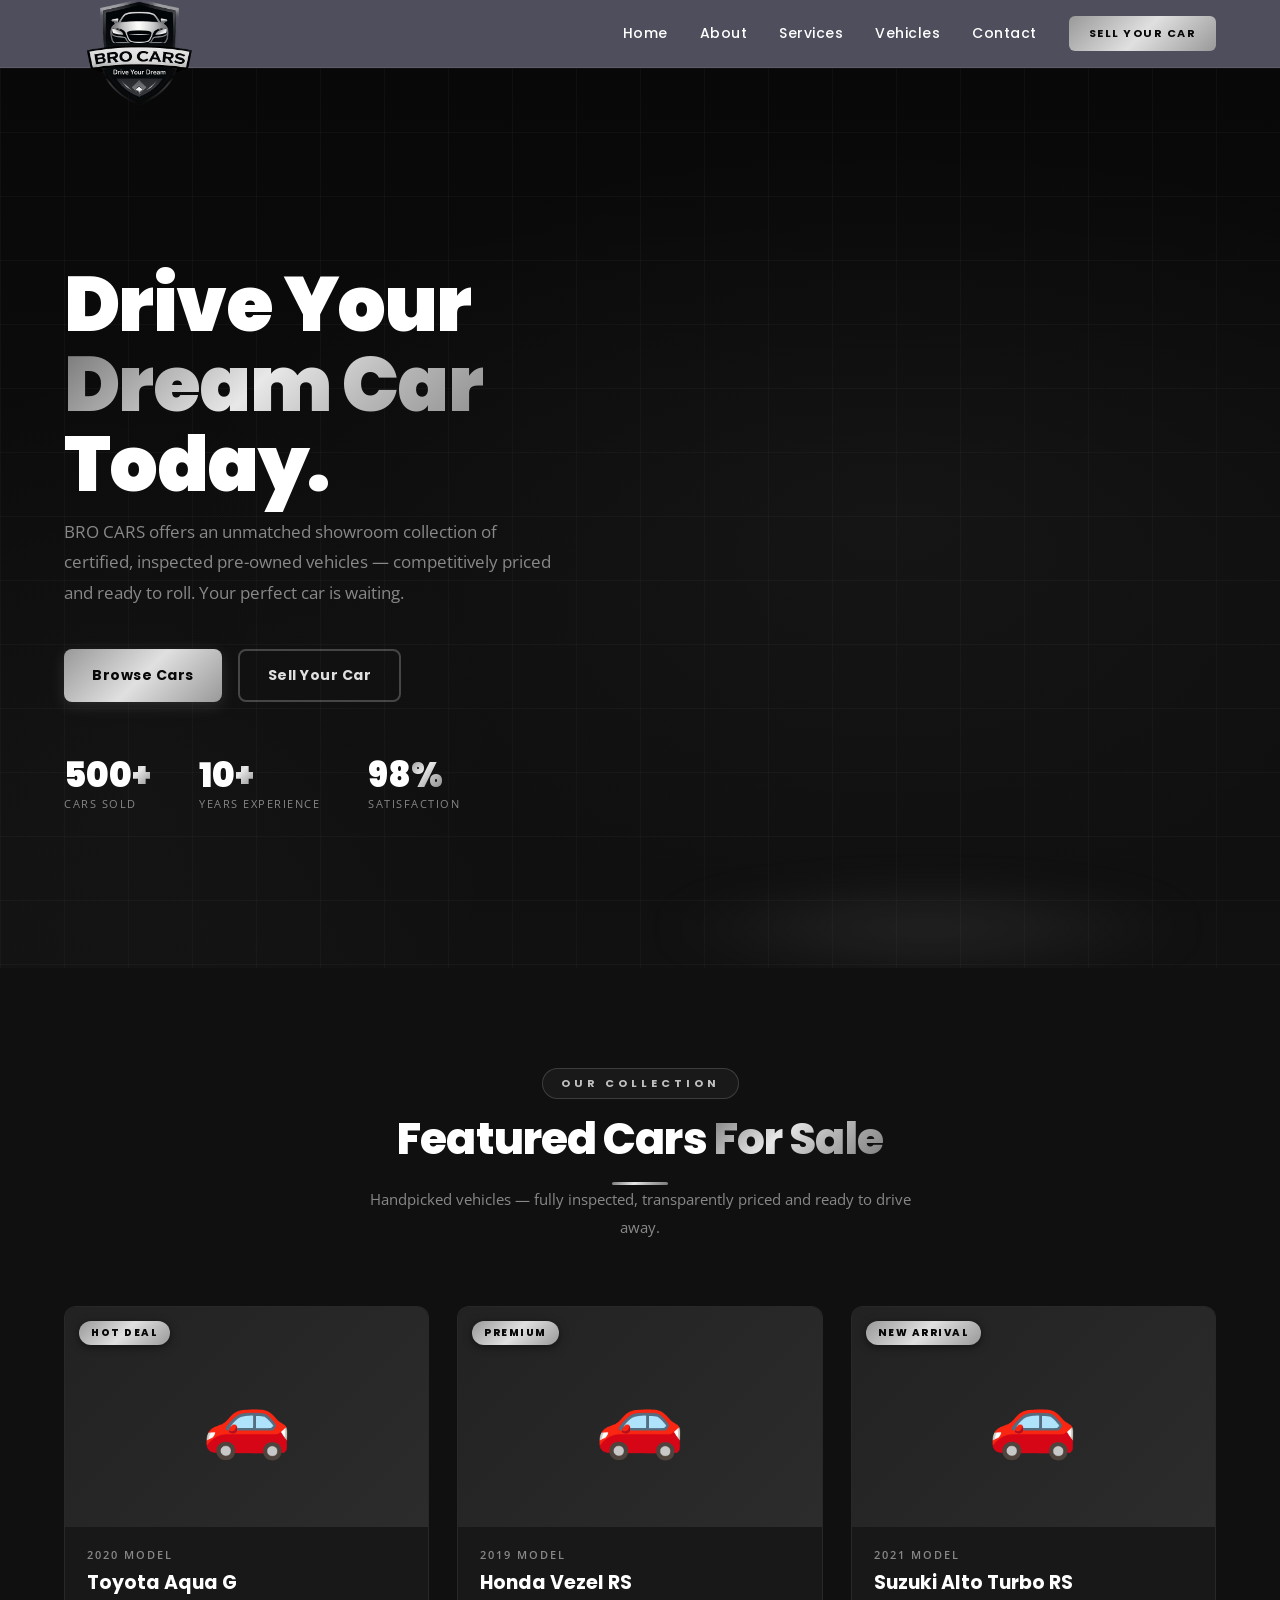
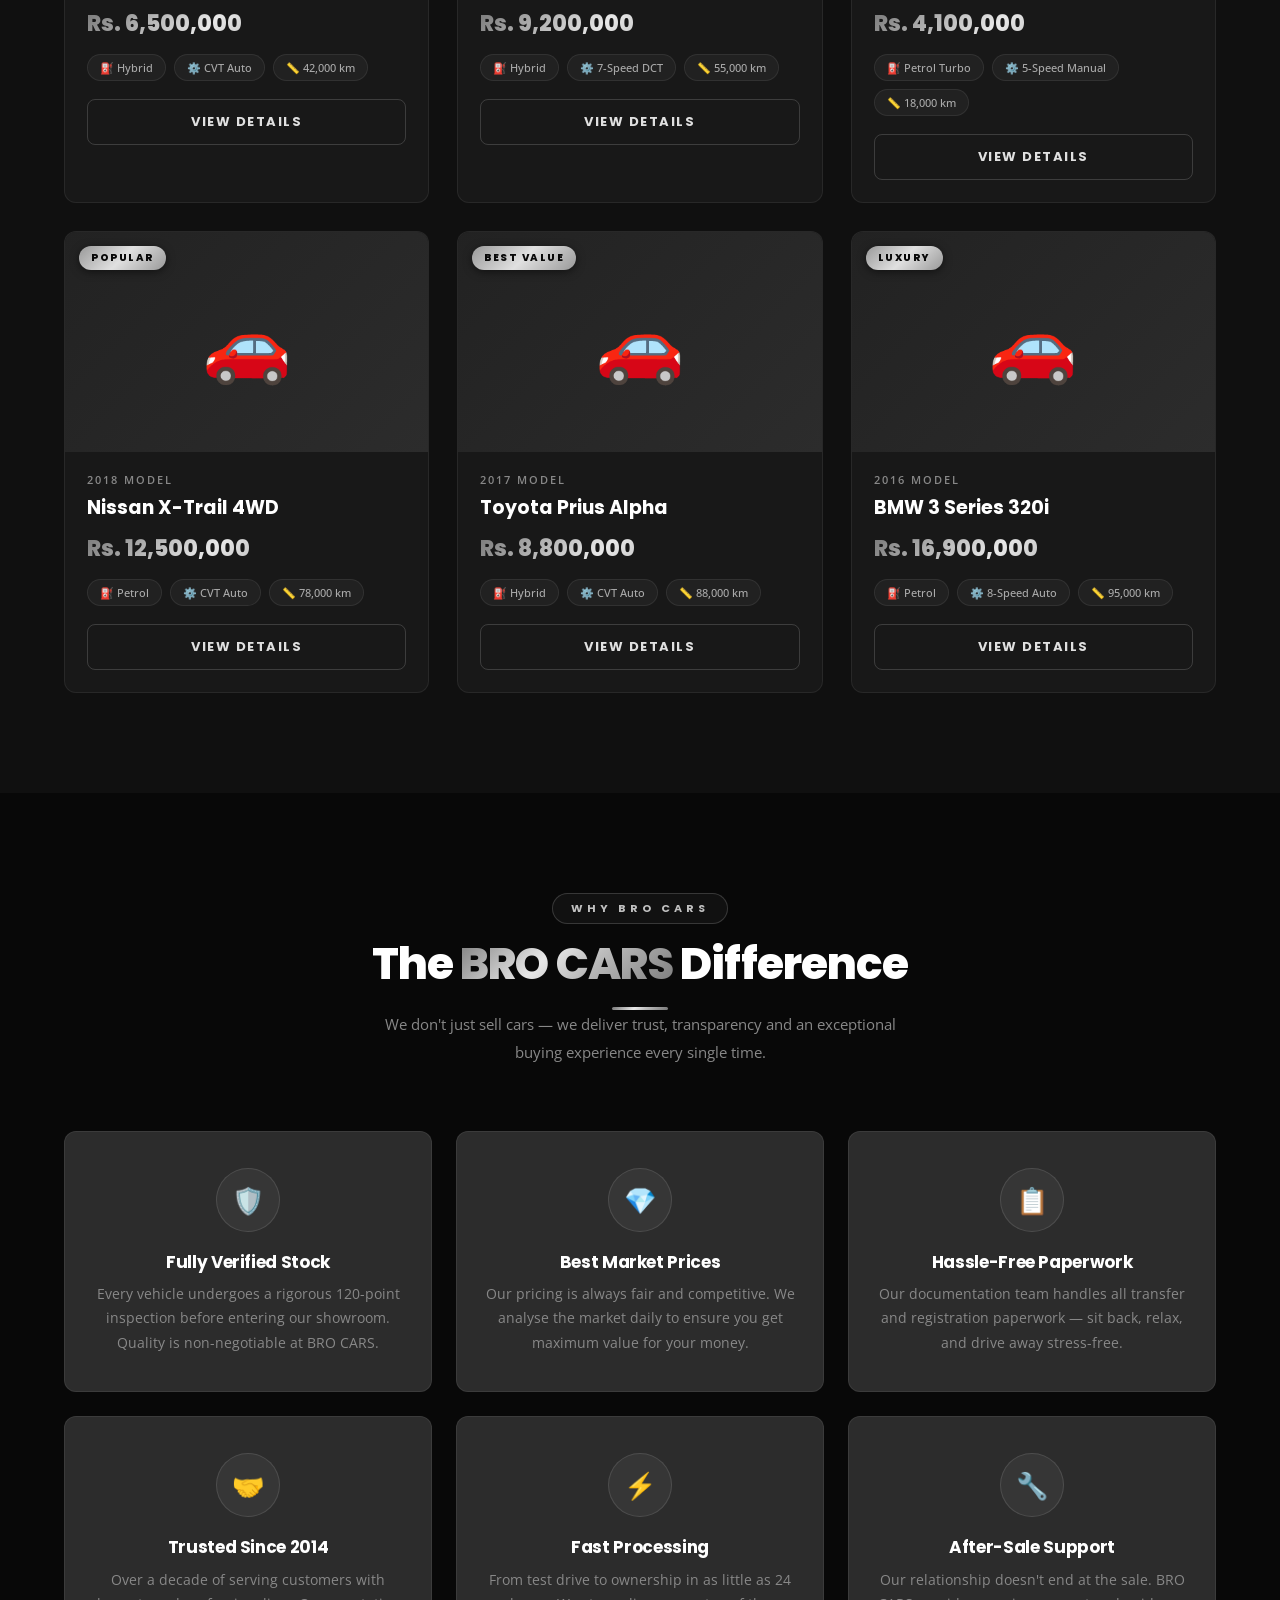
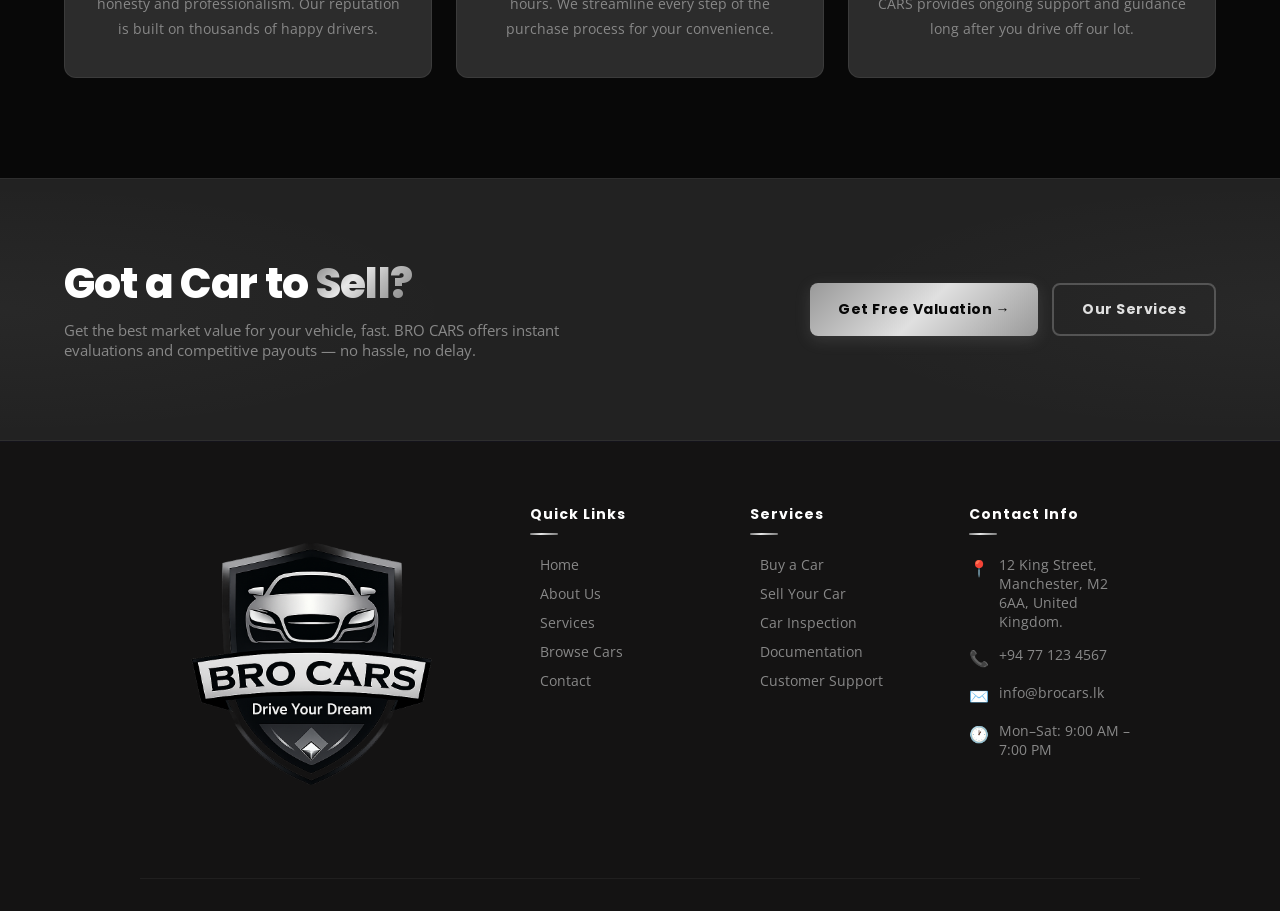
==== commit 503ced67: "Update index.html" ====
--- a/index.html
+++ b/index.html
@@ -3,8 +3,8 @@
 <head>
   <meta charset="UTF-8"/>
   <meta name="viewport" content="width=device-width, initial-scale=1.0"/>
-  <title>BRO CARS — Drive Your Dream | Premium Car Dealership Sri Lanka</title>
-  <meta name="description" content="BRO CARS — Sri Lanka's trusted premium pre-owned car dealership. Buy, sell and trade quality vehicles with full inspection and documentation support."/>
+  <title>BRO CARS — Drive Your Dream | Premium Car Dealership </title>
+  <meta name="description" content="BRO CARS — UK's trusted premium pre-owned car dealership. Buy, sell and trade quality vehicles with full inspection and documentation support."/>
   <link rel="stylesheet" href="style.css"/>
 </head>
 <body>
@@ -169,7 +169,7 @@
         <a href="index.html">Home</a>
         <a href="about.html">About Us</a>
         <a href="services.html">Services</a>
-        <a href="#cars">Browse Cars</a>
+        <a href="vehicles.html">Browse Cars</a>
         <a href="contact.html">Contact</a>
       </div>
     </div>
@@ -191,7 +191,7 @@
       <h4>Contact Info</h4>
       <div class="footer-contact-item">
         <span>📍</span>
-        <span>No. 45, Galle Road, Dehiwala, Western Province, Sri Lanka</span>
+        <span>12 King Street, Manchester, M2 6AA, United Kingdom.</span>
       </div>
       <div class="footer-contact-item">
         <span>📞</span>
@@ -423,3 +423,4 @@
 </body>
 </html>
 
+
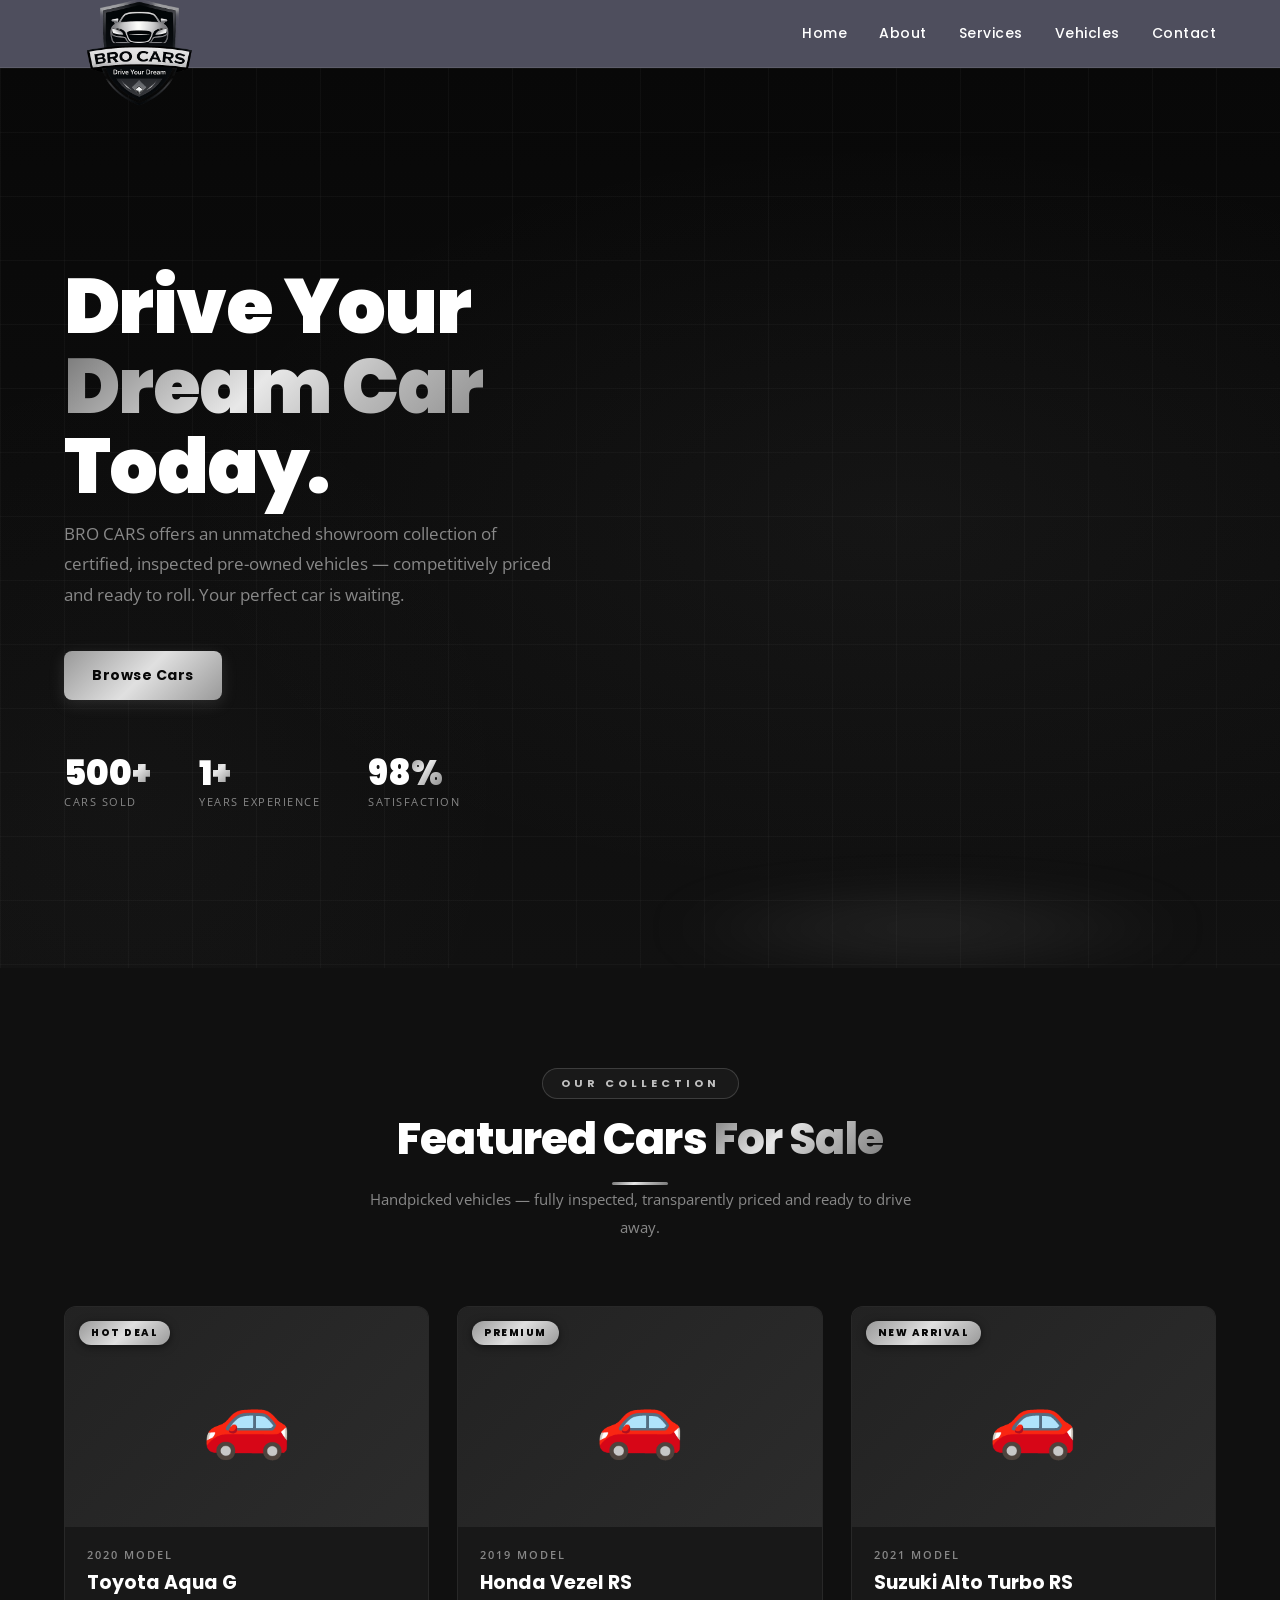
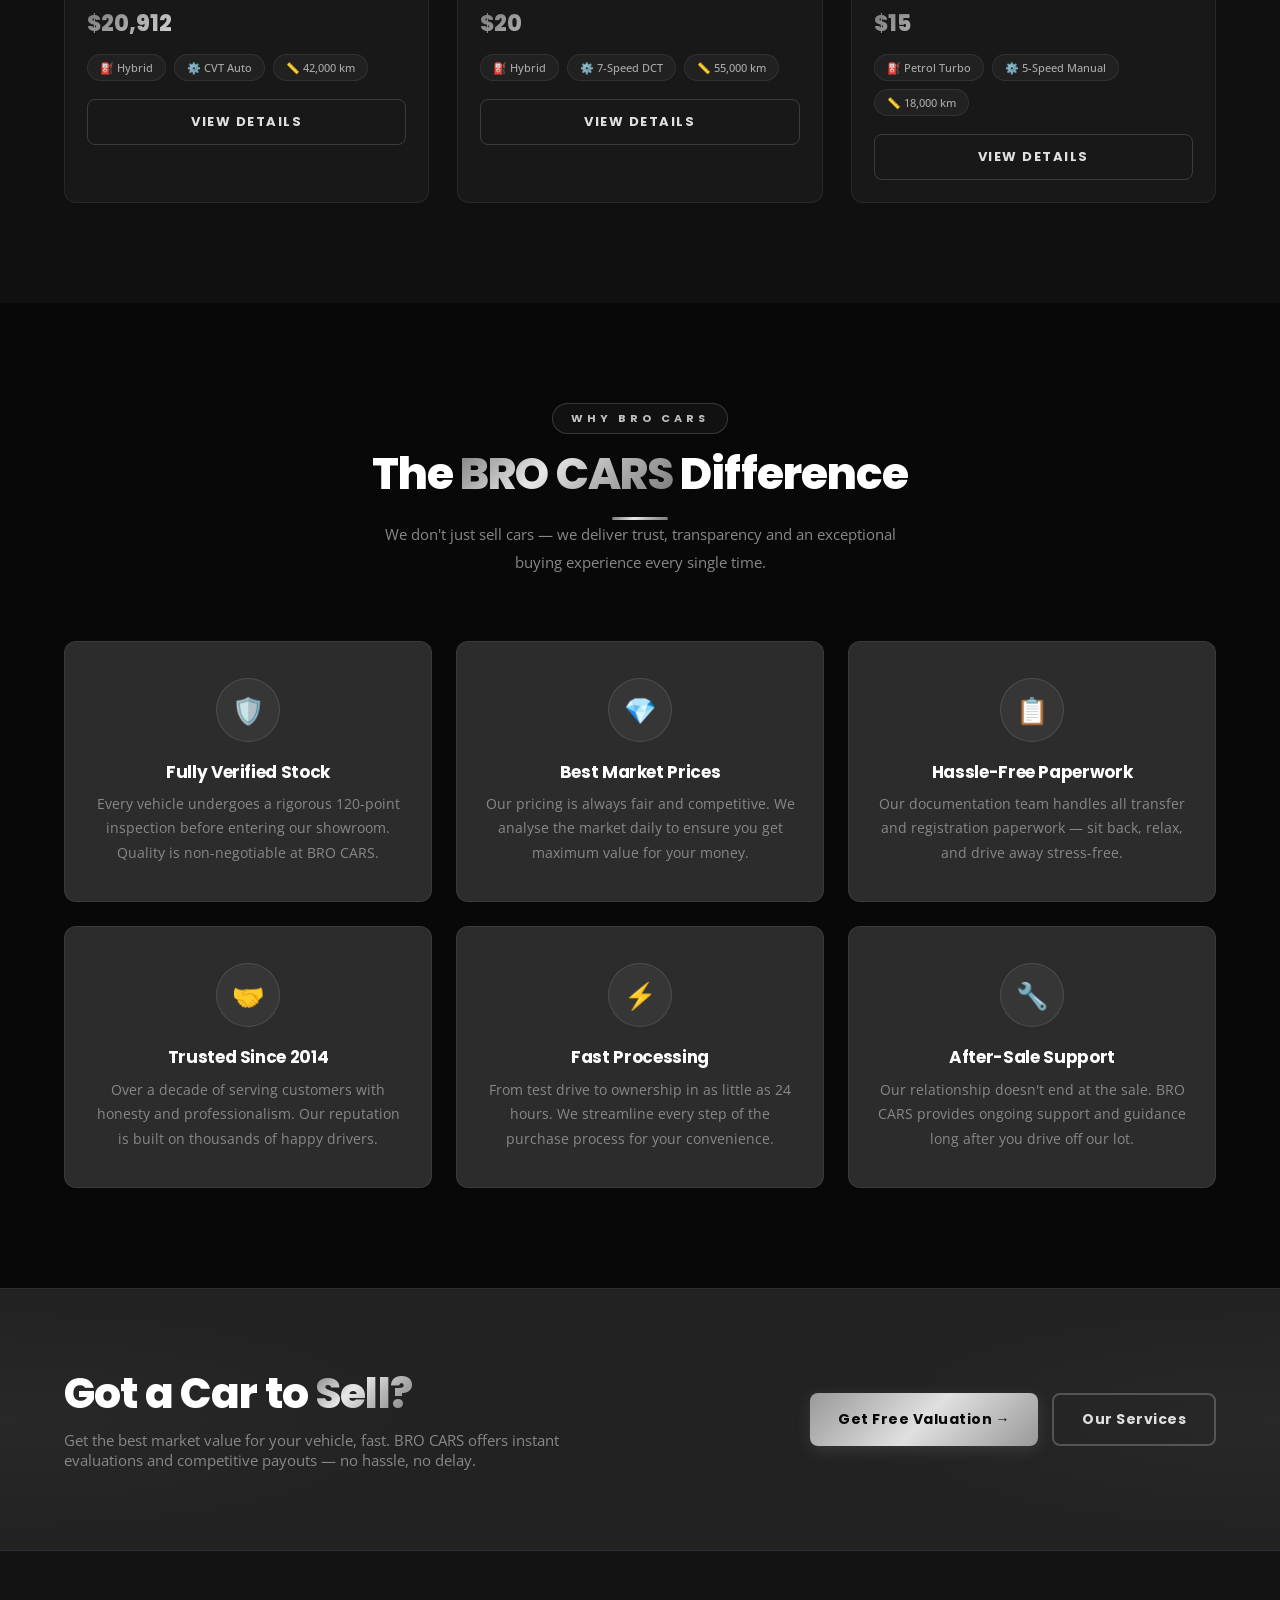
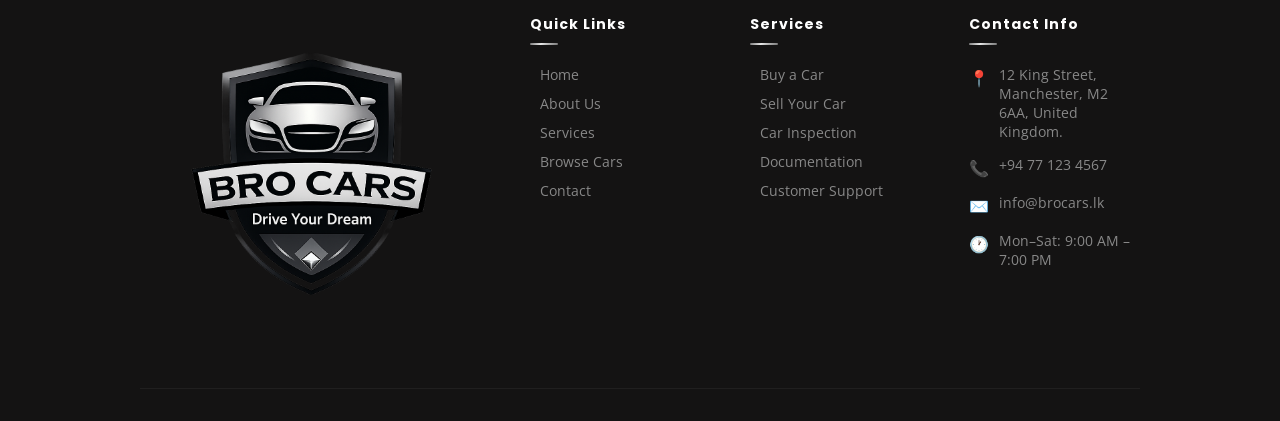
==== commit 4cb738aa: "Update index.html" ====
--- a/index.html
+++ b/index.html
@@ -23,7 +23,6 @@
     <a href="services.html">Services</a>
     <a href="vehicles.html">Vehicles</a>
     <a href="contact.html">Contact</a>
-    <a href="contact.html" class="nav-cta">Sell Your Car</a>
   </div>
   <button class="hamburger" id="hamburger" aria-label="Toggle menu">
     <span></span><span></span><span></span>
@@ -37,7 +36,6 @@
   <a href="services.html">Services</a>
   <a href="vehicles.html">Vehicles</a>
   <a href="contact.html">Contact</a>
-  <a href="contact.html" class="nav-cta">Sell Your Car</a>
 </div>
 
 <!-- ===== HERO SECTION ===== -->
@@ -54,16 +52,15 @@
       BRO CARS offers an unmatched showroom collection of certified, inspected pre-owned vehicles — competitively priced and ready to roll. Your perfect car is waiting.
     </p>
     <div class="hero-btns">
-      <a href="#cars" class="btn btn-primary">Browse Cars</a>
-      <a href="contact.html" class="btn btn-outline">Sell Your Car</a>
-    </div>
+      <a href="vehicles.html" class="btn btn-primary">Browse Cars</a>
+   </div>
     <div class="hero-stats">
       <div class="stat-item">
         <div class="stat-num">500<span>+</span></div>
         <div class="stat-label">Cars Sold</div>
       </div>
       <div class="stat-item">
-        <div class="stat-num">10<span>+</span></div>
+        <div class="stat-num">1<span>+</span></div>
         <div class="stat-label">Years Experience</div>
       </div>
       <div class="stat-item">
@@ -235,7 +232,7 @@
   {
     name: "Toyota Aqua G",
     year: 2020,
-    price: "Rs. 6,500,000",
+    price: "$20,912",
     fuel: "Hybrid",
     transmission: "CVT Auto",
     mileage: "42,000 km",
@@ -249,7 +246,7 @@
   {
     name: "Honda Vezel RS",
     year: 2019,
-    price: "Rs. 9,200,000",
+    price: "$20 ",
     fuel: "Hybrid",
     transmission: "7-Speed DCT",
     mileage: "55,000 km",
@@ -263,7 +260,7 @@
   {
     name: "Suzuki Alto Turbo RS",
     year: 2021,
-    price: "Rs. 4,100,000",
+    price: "$15",
     fuel: "Petrol Turbo",
     transmission: "5-Speed Manual",
     mileage: "18,000 km",
@@ -274,48 +271,6 @@
     desc: "Low mileage sporty kei car with turbocharged engine and bucket sports seats. Fun to drive and incredibly fuel efficient for daily use.",
     img: "https://images.unsplash.com/photo-1503376780353-7e6692767b70?w=600&q=75"
   },
-  {
-    name: "Nissan X-Trail 4WD",
-    year: 2018,
-    price: "Rs. 12,500,000",
-    fuel: "Petrol",
-    transmission: "CVT Auto",
-    mileage: "78,000 km",
-    engine: "2.0L MR20",
-    color: "Arctic White",
-    condition: "Very Good",
-    badge: "Popular",
-    desc: "7-seater family SUV with full 4WD capability. Equipped with panoramic sunroof, 360-degree camera, and third-row seating for the whole family.",
-    img: "https://images.unsplash.com/photo-1519641471654-76ce0107ad1b?w=600&q=75"
-  },
-  {
-    name: "Toyota Prius Alpha",
-    year: 2017,
-    price: "Rs. 8,800,000",
-    fuel: "Hybrid",
-    transmission: "CVT Auto",
-    mileage: "88,000 km",
-    engine: "1.8L Hybrid",
-    color: "Graphite Grey",
-    condition: "Good",
-    badge: "Best Value",
-    desc: "Spacious 7-seater hybrid wagon with exceptional fuel efficiency. Plenty of cabin space, smart entry system, and comfortable ride for families.",
-    img: "https://images.unsplash.com/photo-1555215695-3004980ad54e?w=600&q=75"
-  },
-  {
-    name: "BMW 3 Series 320i",
-    year: 2016,
-    price: "Rs. 16,900,000",
-    fuel: "Petrol",
-    transmission: "8-Speed Auto",
-    mileage: "95,000 km",
-    engine: "2.0L TwinPower Turbo",
-    color: "Mineral Grey Metallic",
-    condition: "Good",
-    badge: "Luxury",
-    desc: "Iconic German sports sedan with precise dynamics and a premium cabin. iDrive infotainment, full leather interior, and the thrill of BMW engineering.",
-    img: "https://images.unsplash.com/photo-1580273916550-e323be2ae537?w=600&q=75"
-  }
 ];
 
 // Render car cards
@@ -423,4 +378,3 @@
 </body>
 </html>
 
-
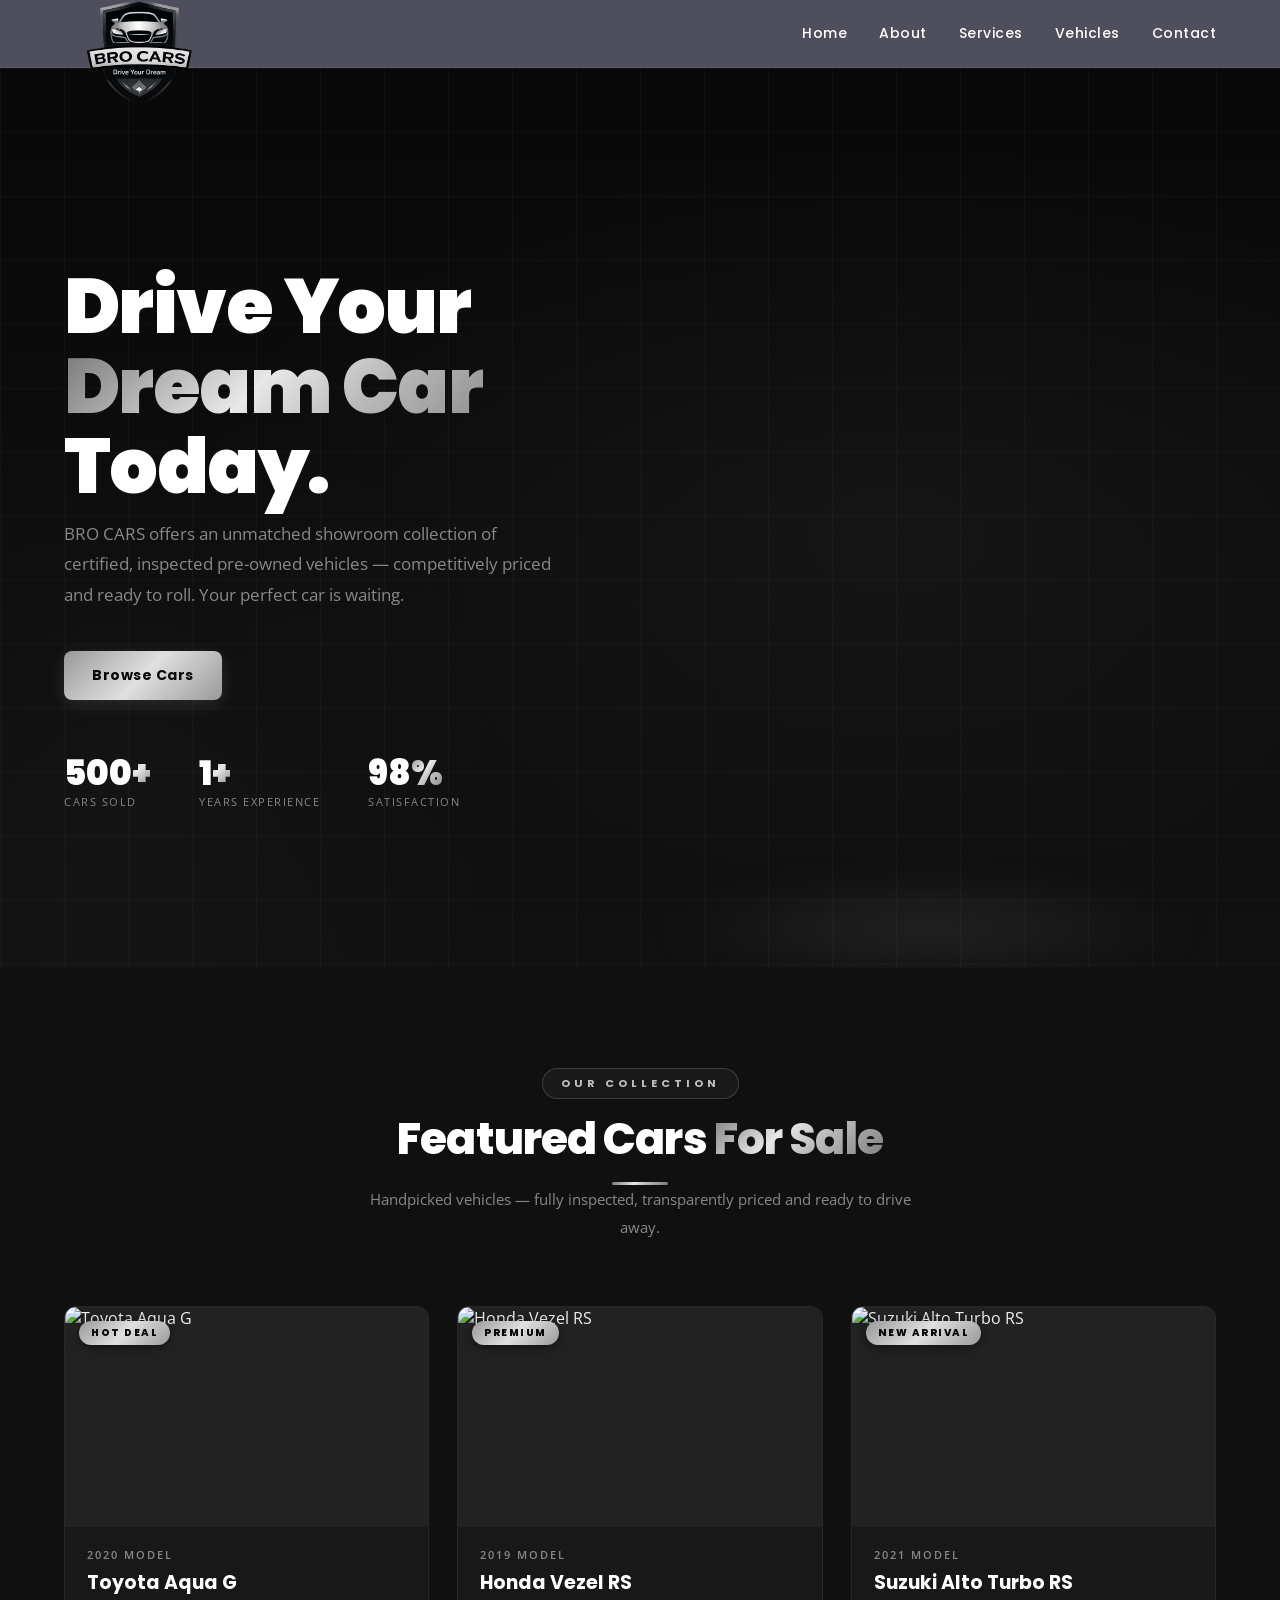
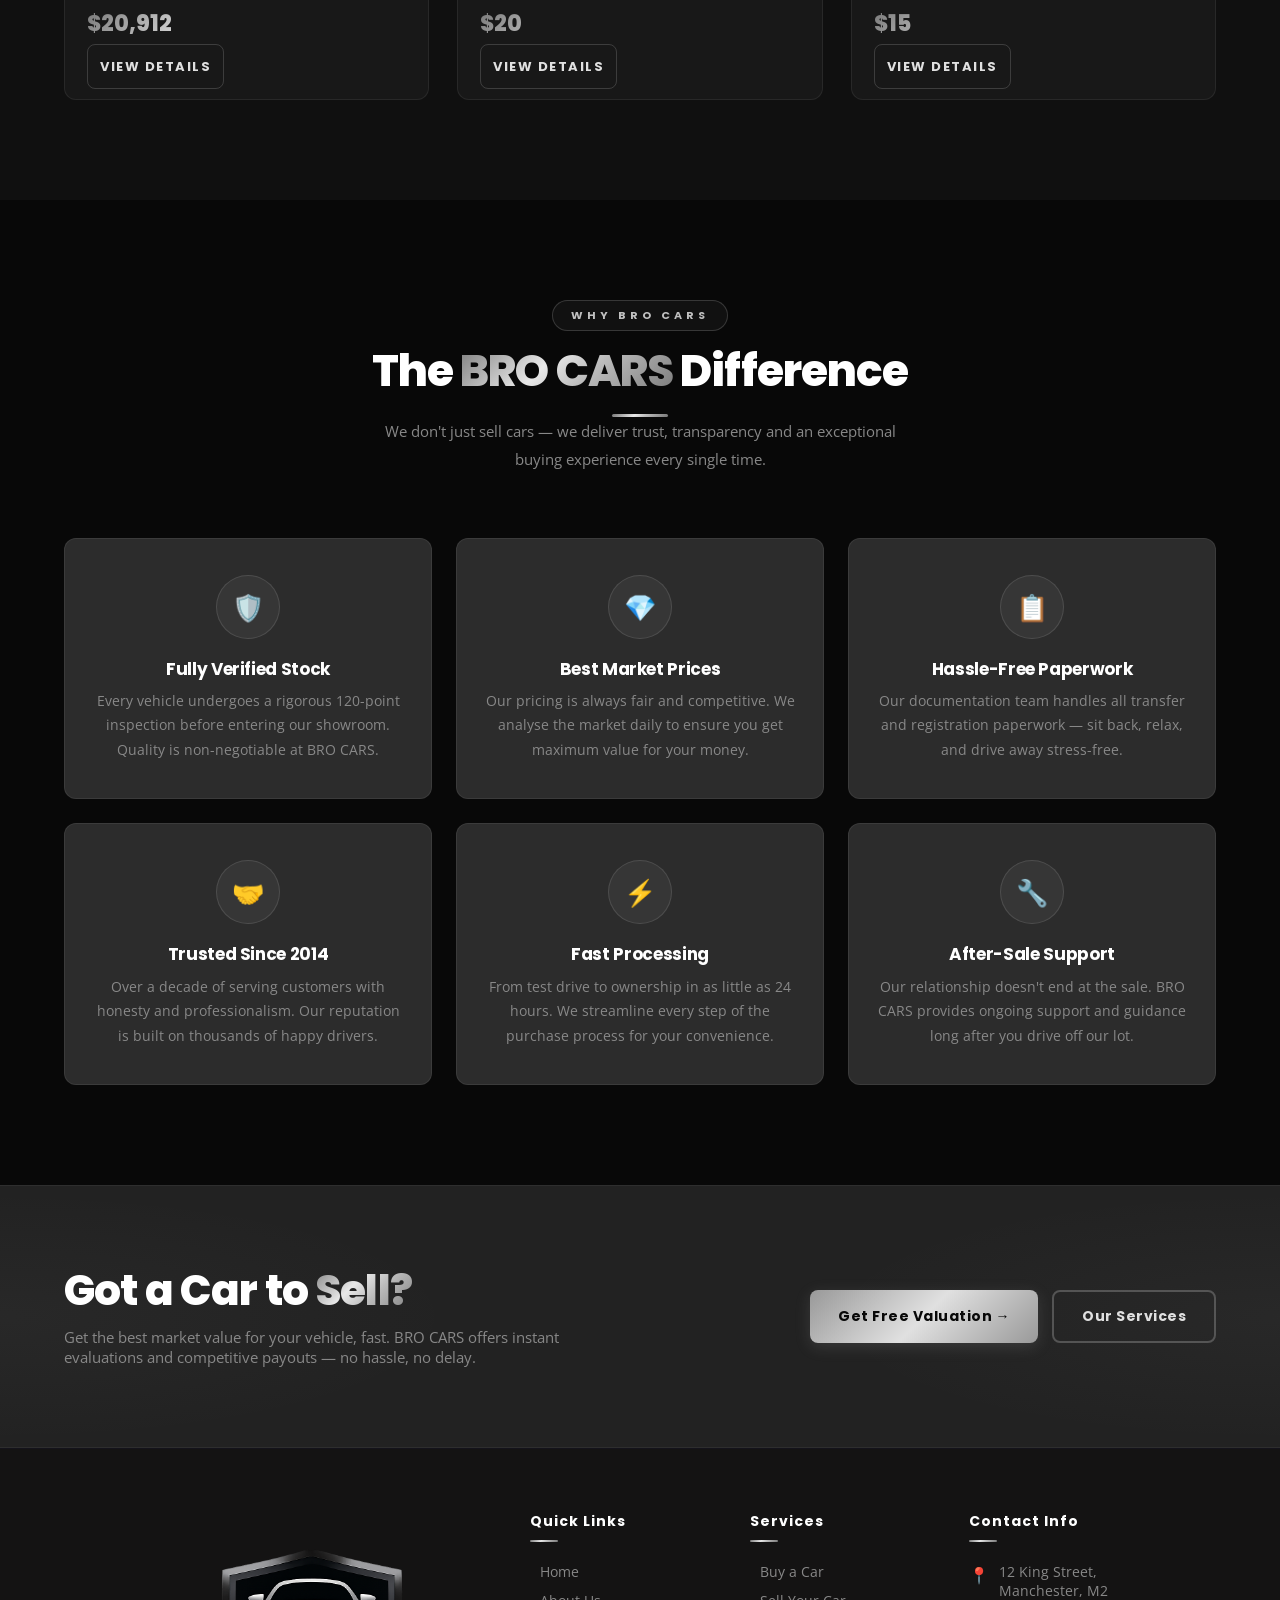
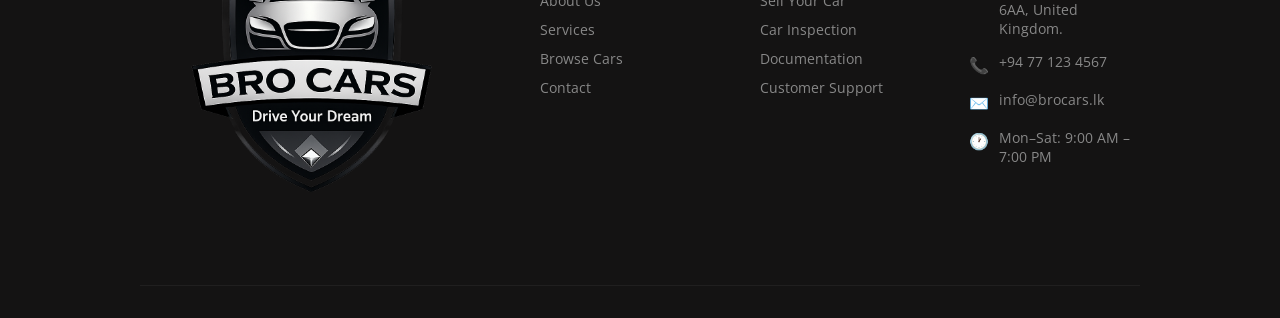
==== commit 131f5a28: "Update index.html" ====
--- a/index.html
+++ b/index.html
@@ -3,9 +3,11 @@
 <head>
   <meta charset="UTF-8"/>
   <meta name="viewport" content="width=device-width, initial-scale=1.0"/>
-  <title>BRO CARS — Drive Your Dream | Premium Car Dealership </title>
+  <title>BRO CARS — Drive Your Dream | Premium Car Dealership</title>
   <meta name="description" content="BRO CARS — UK's trusted premium pre-owned car dealership. Buy, sell and trade quality vehicles with full inspection and documentation support."/>
-  <link rel="stylesheet" href="style.css"/>
+ 
+   <link rel="stylesheet" href="style.css"/>
+
 </head>
 <body>
 
@@ -13,9 +15,8 @@
 <nav class="navbar" id="navbar">
   <a href="index.html" class="nav-logo">
     <div class="logo-img-wrap">
-<img src="logo1.png" alt="Bro Cars UK Car Sales Logo" style="height: 150px; width: auto; margin-top: 32%;">
-    </div>
-
+      <img src="logo1.png" alt="Bro Cars UK Car Sales Logo" style="height: 150px; width: auto; margin-top: 32%;">
+    </div>
   </a>
   <div class="nav-links">
     <a href="index.html">Home</a>
@@ -71,7 +72,7 @@
   </div>
   <div class="hero-car-visual">
     <img
-      src="https://images.unsplash.com/photo-1617788138017-80ad40651399?w=1200&q=80"
+      src="C:\Users\HP\Desktop\Bro cars\WhatsApp Image 2026-03-05 at 9.53.08 AM.jpeg"
       alt="Premium Car Showroom"
       onerror="this.style.display='none'"/>
     <div class="hero-glow"></div>
@@ -86,7 +87,50 @@
     <div class="divider"></div>
     <p class="section-desc">Handpicked vehicles — fully inspected, transparently priced and ready to drive away.</p>
   </div>
-  <div class="cars-grid" id="carsGrid"></div>
+  <div class="cars-grid" id="carsGrid">
+    <!-- Toyota Aqua -->
+    <div class="car-card animate-up">
+      <div class="car-card-img">
+        <img src="C:\Users\HP\Desktop\Bro cars\WhatsApp Image 2026-03-05 at 9.53.08 AM.jpeg" alt="Toyota Aqua G" loading="lazy">
+        <span class="car-badge">Hot Deal</span>
+      </div>
+      <div class="car-info">
+        <div class="car-year-tag">2020 Model</div>
+        <div class="car-name">Toyota Aqua G</div>
+        <div class="car-price">$20,912</div>
+        
+        <a href="vehicles.html" class="car-card-btn">View Details</a>
+      </div>
+    </div>
+    <!-- Honda Vezel RS -->
+    <div class="car-card animate-up">
+      <div class="car-card-img">
+        <img src="https://images.unsplash.com/photo-1606664515524-ed2f786a0bd6?w=600&q=75" alt="Honda Vezel RS" loading="lazy">
+        <span class="car-badge">Premium</span>
+      </div>
+      <div class="car-info">
+        <div class="car-year-tag">2019 Model</div>
+        <div class="car-name">Honda Vezel RS</div>
+        <div class="car-price">$20</div>
+        
+        <a href="vehicles.html" class="car-card-btn">View Details</a>
+      </div>
+    </div>
+    <!-- Suzuki Alto Turbo RS -->
+    <div class="car-card animate-up">
+      <div class="car-card-img">
+        <img src="https://images.unsplash.com/photo-1503376780353-7e6692767b70?w=600&q=75" alt="Suzuki Alto Turbo RS" loading="lazy">
+        <span class="car-badge">New Arrival</span>
+      </div>
+      <div class="car-info">
+        <div class="car-year-tag">2021 Model</div>
+        <div class="car-name">Suzuki Alto Turbo RS</div>
+        <div class="car-price">$15</div>
+       
+        <a href="vehicles.html" class="car-card-btn">View Details</a>
+      </div>
+    </div>
+  </div>
 </section>
 
 <!-- ===== WHY CHOOSE US ===== -->
@@ -154,9 +198,7 @@
         <div class="logo-img-wrap">
           <img src="logo1.png" alt="BRO CARS"/>
         </div>
-        
       </a>
-      
     </div>
 
     <!-- Quick Links -->
@@ -204,177 +246,35 @@
       </div>
     </div>
   </div>
-  
 </footer>
 
-<!-- ===== MODAL (for car details) ===== -->
-<div class="modal-overlay" id="carModal">
-  <div class="modal-box">
-    <div class="modal-img" id="modalImgWrap"></div>
-    <div class="modal-body">
-      <button class="modal-close" id="modalClose">✕</button>
-      <div class="car-year-tag" id="modalYear"></div>
-      <div class="modal-car-name" id="modalName"></div>
-      <div class="modal-car-price" id="modalPrice"></div>
-      <div class="modal-desc" id="modalDesc"></div>
-      <div class="modal-specs-grid" id="modalSpecs"></div>
-      <div class="modal-btns">
-        <a href="contact.html" class="btn btn-primary">Inquire Now</a>
-        <button class="btn btn-ghost" id="modalCloseBtn">Close</button>
-      </div>
-    </div>
-  </div>
-</div>
-
+<!-- Minimal JavaScript only for mobile menu & scroll animations (no modal/car generation) -->
 <script>
-  // Car data
-const cars = [
-  {
-    name: "Toyota Aqua G",
-    year: 2020,
-    price: "$20,912",
-    fuel: "Hybrid",
-    transmission: "CVT Auto",
-    mileage: "42,000 km",
-    engine: "1.5L Hybrid",
-    color: "Pearl White",
-    condition: "Excellent",
-    badge: "Hot Deal",
-    desc: "Well-maintained single-owner hybrid hatchback with outstanding fuel economy. Full service history available. Perfect for city commuting.",
-    img: "https://images.unsplash.com/photo-1550355291-bbee04a92027?w=600&q=75"
-  },
-  {
-    name: "Honda Vezel RS",
-    year: 2019,
-    price: "$20 ",
-    fuel: "Hybrid",
-    transmission: "7-Speed DCT",
-    mileage: "55,000 km",
-    engine: "1.5L i-VTEC",
-    color: "Premium Black Pearl",
-    condition: "Excellent",
-    badge: "Premium",
-    desc: "Sporty RS trim with full leather seats, push-start ignition, and advanced Honda Sensing safety systems. One of the finest crossovers in its class.",
-    img: "https://images.unsplash.com/photo-1606664515524-ed2f786a0bd6?w=600&q=75"
-  },
-  {
-    name: "Suzuki Alto Turbo RS",
-    year: 2021,
-    price: "$15",
-    fuel: "Petrol Turbo",
-    transmission: "5-Speed Manual",
-    mileage: "18,000 km",
-    engine: "660cc Turbo",
-    color: "Racing Red",
-    condition: "Like New",
-    badge: "New Arrival",
-    desc: "Low mileage sporty kei car with turbocharged engine and bucket sports seats. Fun to drive and incredibly fuel efficient for daily use.",
-    img: "https://images.unsplash.com/photo-1503376780353-7e6692767b70?w=600&q=75"
-  },
-];
-
-// Render car cards
-const grid = document.getElementById('carsGrid');
-cars.forEach((car, idx) => {
-  const card = document.createElement('div');
-  card.className = 'car-card animate-up';
-  card.innerHTML = `
-    <div class="car-card-img">
-      <img src="${car.img}" alt="${car.name}" loading="lazy"
-           onerror="this.style.display='none';this.nextElementSibling.style.display='flex';">
-      <div class="car-card-img-fallback" style="display:none;">🚗</div>
-      <span class="car-badge">${car.badge}</span>
-    </div>
-    <div class="car-info">
-      <div class="car-year-tag">${car.year} Model</div>
-      <div class="car-name">${car.name}</div>
-      <div class="car-price">${car.price}</div>
-      <div class="car-specs">
-        <span class="spec-tag">⛽ ${car.fuel}</span>
-        <span class="spec-tag">⚙️ ${car.transmission}</span>
-        <span class="spec-tag">📏 ${car.mileage}</span>
-      </div>
-      <button class="car-card-btn" onclick="openModal(${idx})">View Details</button>
-    </div>
-  `;
-  grid.appendChild(card);
-});
-
-// Modal functions
-function openModal(idx) {
-  const car = cars[idx];
-  const modal = document.getElementById('carModal');
-  if (!modal) return;
-
-  // Set image
-  const modalImgWrap = document.getElementById('modalImgWrap');
-  modalImgWrap.innerHTML = `
-    <img src="${car.img}" alt="${car.name}"
-         onerror="this.style.display='none';this.nextElementSibling.style.display='flex';">
-    <div class="modal-img-fallback" style="display:none;">🚗</div>
-  `;
-
-  // Fill details
-  document.getElementById('modalYear').textContent = car.year + ' Model';
-  document.getElementById('modalName').textContent = car.name;
-  document.getElementById('modalPrice').textContent = car.price;
-  document.getElementById('modalDesc').textContent = car.desc;
-
-  // Fill specs
-  const specsHTML = `
-    <div class="modal-spec-item"><div class="modal-spec-label">Fuel Type</div><div class="modal-spec-value">${car.fuel}</div></div>
-    <div class="modal-spec-item"><div class="modal-spec-label">Transmission</div><div class="modal-spec-value">${car.transmission}</div></div>
-    <div class="modal-spec-item"><div class="modal-spec-label">Mileage</div><div class="modal-spec-value">${car.mileage}</div></div>
-    <div class="modal-spec-item"><div class="modal-spec-label">Engine</div><div class="modal-spec-value">${car.engine}</div></div>
-    <div class="modal-spec-item"><div class="modal-spec-label">Colour</div><div class="modal-spec-value">${car.color}</div></div>
-    <div class="modal-spec-item"><div class="modal-spec-label">Condition</div><div class="modal-spec-value">${car.condition}</div></div>
-  `;
-  document.getElementById('modalSpecs').innerHTML = specsHTML;
-
-  // Show modal
-  modal.classList.add('open');
-  document.body.style.overflow = 'hidden';
-}
-
-function closeModal() {
-  const modal = document.getElementById('carModal');
-  if (modal) {
-    modal.classList.remove('open');
-    document.body.style.overflow = '';
-  }
-}
-
-// Event listeners for modal close
-document.getElementById('modalClose').addEventListener('click', closeModal);
-document.getElementById('modalCloseBtn').addEventListener('click', closeModal);
-document.getElementById('carModal').addEventListener('click', function(e) {
-  if (e.target === this) closeModal();
-});
-
-// Navbar scroll effect
-window.addEventListener('scroll', function() {
-  const navbar = document.querySelector('.navbar');
-  if (window.scrollY > 50) {
-    navbar.classList.add('scrolled');
-  } else {
-    navbar.classList.remove('scrolled');
-  }
-});
-
-// Hamburger menu
-document.getElementById('hamburger').addEventListener('click', function() {
-  this.classList.toggle('open');
-  document.getElementById('mobileNav').classList.toggle('open');
-});
-
-// Scroll animations
-const observer = new IntersectionObserver((entries) => {
-  entries.forEach((e, i) => {
-    if (e.isIntersecting) setTimeout(() => e.target.classList.add('visible'), i * 80);
-  });
-}, { threshold: 0.1 });
-document.querySelectorAll('.animate-up').forEach(el => observer.observe(el));
+  (function() {
+    // Navbar scroll effect
+    const navbar = document.querySelector('.navbar');
+    if (navbar) {
+      window.addEventListener('scroll', () => navbar.classList.toggle('scrolled', window.scrollY > 50));
+    }
+
+    // Mobile menu toggle
+    const hamburger = document.getElementById('hamburger');
+    const mobileNav = document.getElementById('mobileNav');
+    if (hamburger && mobileNav) {
+      hamburger.addEventListener('click', () => {
+        hamburger.classList.toggle('open');
+        mobileNav.classList.toggle('open');
+      });
+    }
+
+    // Scroll animations (Intersection Observer)
+    const observer = new IntersectionObserver((entries) => {
+      entries.forEach((e, i) => {
+        if (e.isIntersecting) setTimeout(() => e.target.classList.add('visible'), i * 80);
+      });
+    }, { threshold: 0.1 });
+    document.querySelectorAll('.animate-up').forEach(el => observer.observe(el));
+  })();
 </script>
 </body>
 </html>
-
--- a/style.css
+++ b/style.css
@@ -2094,3 +2094,4 @@
     grid-template-columns: 1fr;
   }
 }
+
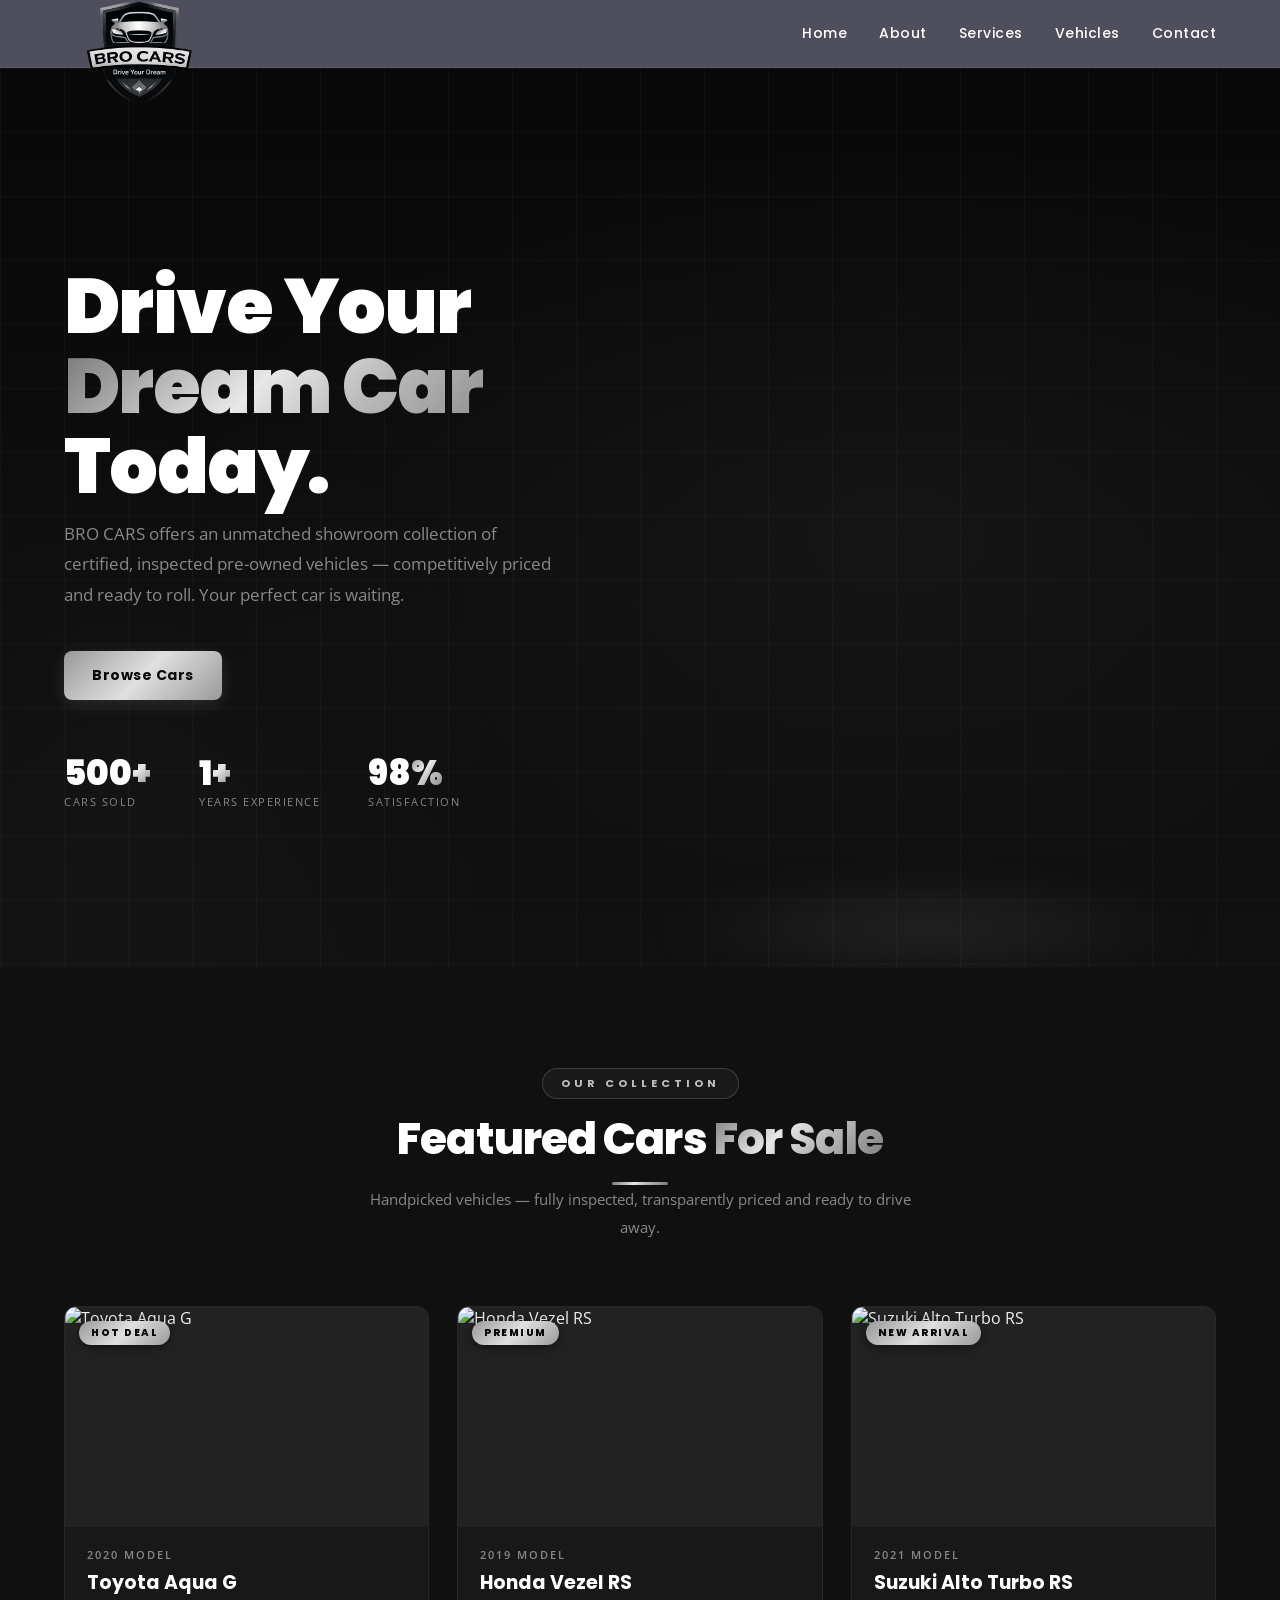
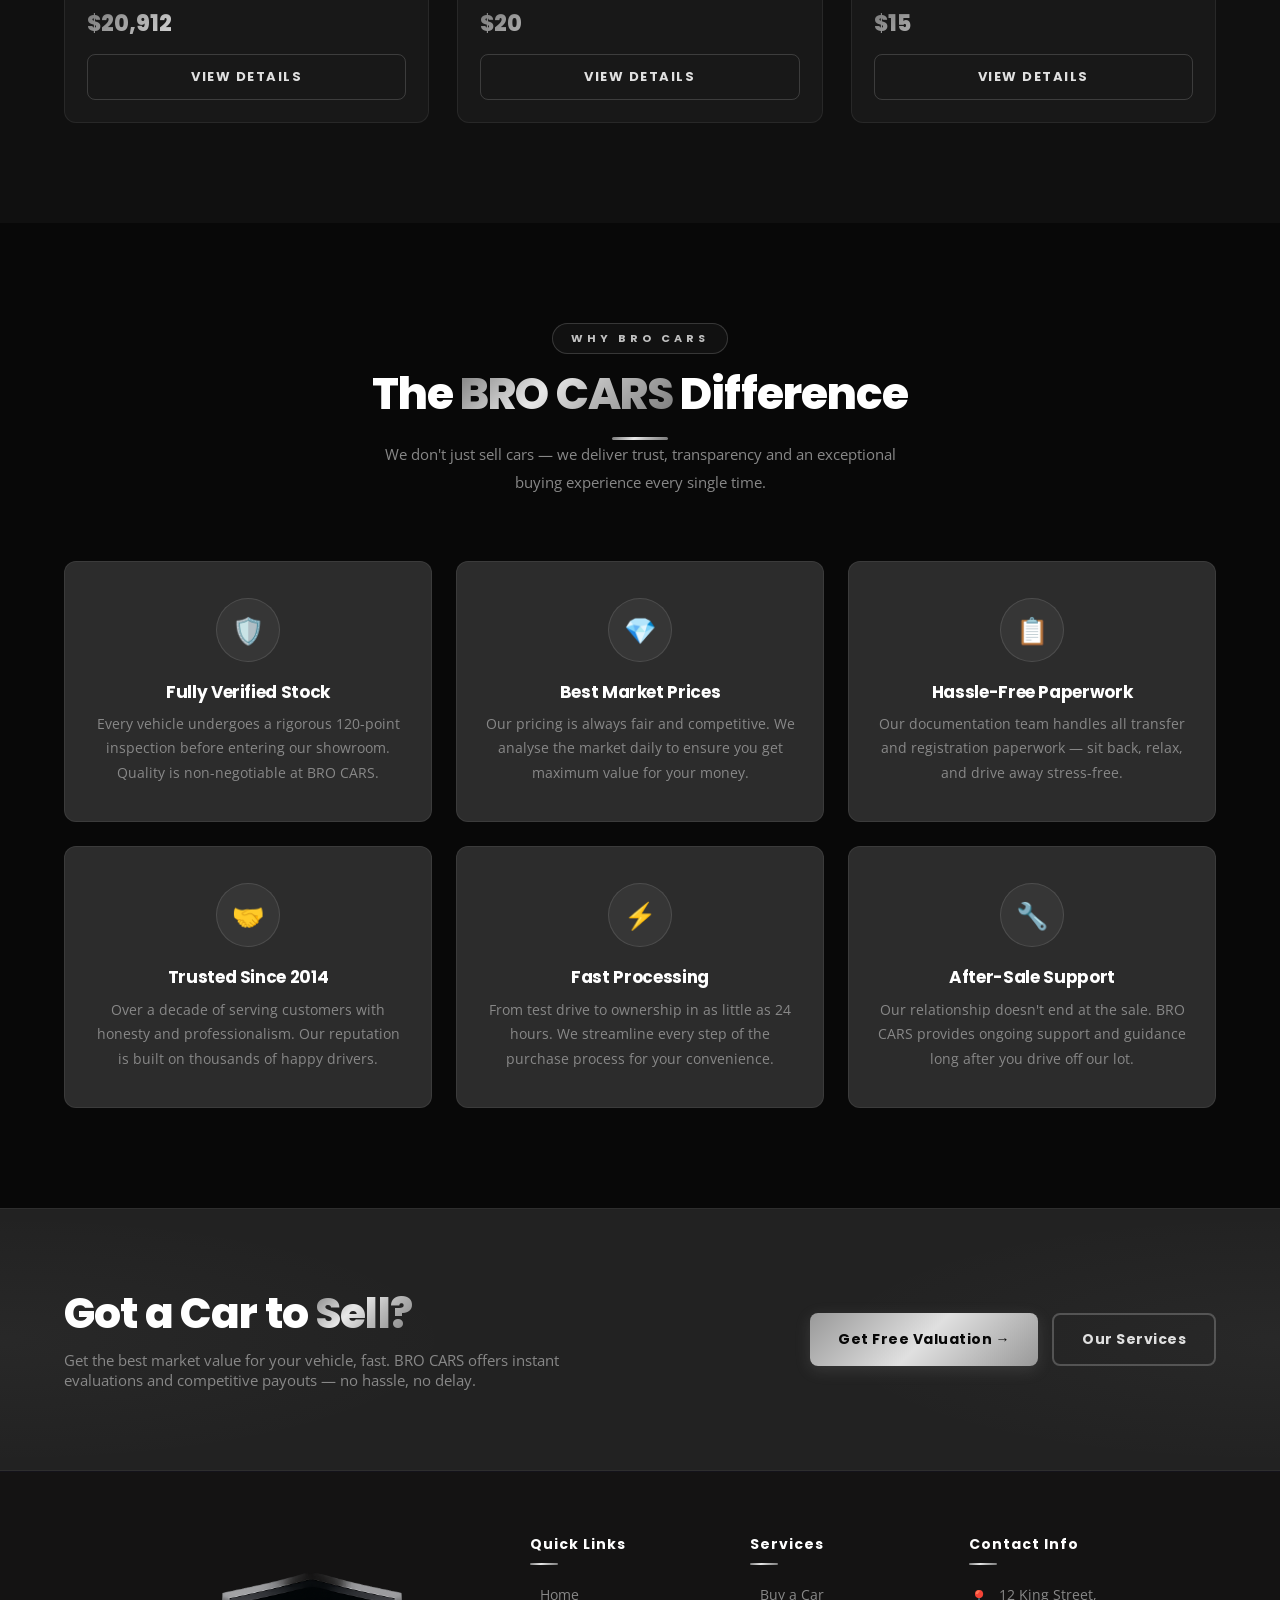
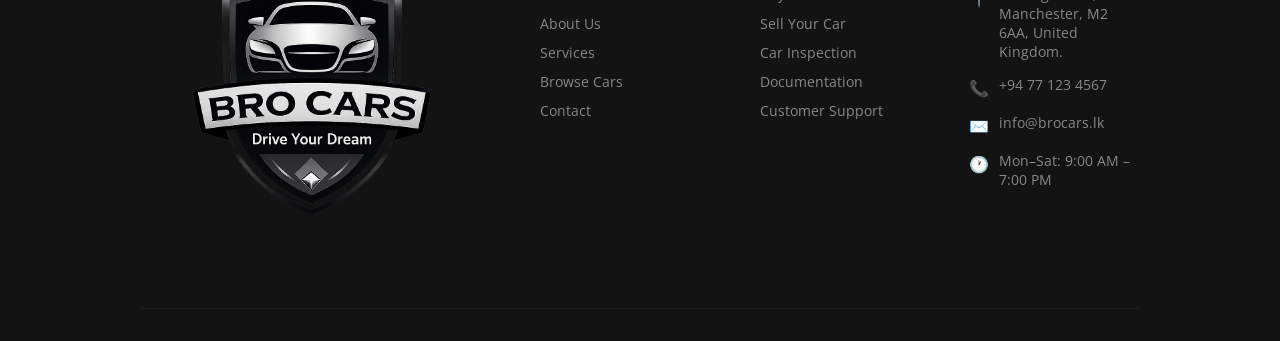
==== commit 8a4419af: "Update index.html" ====
--- a/index.html
+++ b/index.html
@@ -91,7 +91,7 @@
     <!-- Toyota Aqua -->
     <div class="car-card animate-up">
       <div class="car-card-img">
-        <img src="C:\Users\HP\Desktop\Bro cars\WhatsApp Image 2026-03-05 at 9.53.08 AM.jpeg" alt="Toyota Aqua G" loading="lazy">
+        <img src="image\WhatsApp Image 2026-03-05 at 9.53.08 AM.jpeg" alt="Toyota Aqua G" loading="lazy">
         <span class="car-badge">Hot Deal</span>
       </div>
       <div class="car-info">
@@ -278,3 +278,4 @@
 </script>
 </body>
 </html>
+
--- a/style.css
+++ b/style.css
@@ -1,1125 +1,1001 @@
-/* =========================================
-   BRO CARS — Chrome Silver & Black Theme
-   ========================================= */
-@import url('https://fonts.googleapis.com/css2?family=Poppins:wght@300;400;500;600;700;800;900&family=Open+Sans:wght@300;400;500;600&display=swap');
-
-:root {
-  --black: #080808;
-  --dark: #101010;
-  --dark-2: #181818;
-  --dark-3: #222222;
-  --dark-4: #2c2c2c;
-  --chrome: #c0c0c0;
-  --chrome-bright: #e0e0e0;
-  --chrome-dark: #888888;
-  --chrome-mid: #aaaaaa;
-  --white: #f0f0f0;
-  --white-pure: #ffffff;
-  --gradient-chrome: linear-gradient(135deg, #777 0%, #e8e8e8 40%, #bbb 60%, #777 100%);
-  --gradient-chrome-btn: linear-gradient(135deg, #999 0%, #e0e0e0 50%, #999 100%);
-  --shadow-card: 0 8px 32px rgba(0, 0, 0, 0.7);
-  --shadow-hover: 0 20px 56px rgba(0, 0, 0, 0.85);
-  --border-subtle: 1px solid rgba(255, 255, 255, 0.07);
-  --border-chrome: 1px solid rgba(192, 192, 192, 0.25);
-  --radius: 12px;
-  --transition: all 0.3s cubic-bezier(0.4, 0, 0.2, 1);
-}
-
-*,
-*::before,
-*::after {
-  box-sizing: border-box;
-  margin: 0;
-  padding: 0;
-}
-
-html {
-  scroll-behavior: smooth;
-}
-
-body {
-  font-family: 'Open Sans', sans-serif;
-  background: var(--black);
-  color: var(--white);
-  min-height: 100vh;
-  padding-top: 68px; /* Space for fixed navbar */
-}
-
-h1,
-h2,
-h3,
-h4,
-h5,
-h6 {
-  font-family: 'Poppins', sans-serif;
-  line-height: 1.2;
-  letter-spacing: -0.02em;
-}
-
-a {
-  text-decoration: none;
-  color: inherit;
-}
-
-img {
-  max-width: 100%;
-  display: block;
-}
-
-ul {
-  list-style: none;
-}
-
-/* Scrollbar */
-::-webkit-scrollbar {
-  width: 5px;
-}
-
-::-webkit-scrollbar-track {
-  background: var(--black);
-}
-
-::-webkit-scrollbar-thumb {
-  background: var(--chrome-dark);
-  border-radius: 3px;
-}
-
-::-webkit-scrollbar-thumb:hover {
-  background: var(--chrome);
-}
-
-/* ============================== NAVBAR ============================== */
-.navbar {
-  position: fixed;
-  top: 0;
-  left: 0;
-  right: 0;
-  z-index: 1000;
-  padding: 0 5%;
-  display: flex;
-  align-items: center;
-  justify-content: space-between;
-  height: 68px;
-  background: #4e4e5d;
-  border-bottom: 1px solid rgba(192, 192, 192, 0.12);
-  transition: var(--transition);
-}
-
-.navbar.scrolled {
-  height: 56px;
-  background: #4e4e5d;
-  box-shadow: 0 4px 32px rgba(0, 0, 0, 0.7);
-  border-bottom-color: rgba(7, 7, 7, 0.2);
-}
-
-.nav-logo {
-  display: flex;
-  align-items: center;
-  gap: 10px;
-  text-decoration: none;
-}
-
-
-.logo-img-wrap img {
-  width: 100%;
-  height: 100%;
-  object-fit: contain;
-}
-
-.logo-brand {
-  font-family: 'Poppins', sans-serif;
-  font-weight: 900;
-  font-size: 18px;
-  background: var(--gradient-chrome);
-  -webkit-background-clip: text;
-  -webkit-text-fill-color: transparent;
-  background-clip: text;
-  letter-spacing: 3px;
-}
-
-.nav-links {
-  display: flex;
-  align-items: center;
-  gap: 32px;
-}
-
-.nav-links a {
-  font-family: 'Poppins', sans-serif;
-  font-weight: 500;
-  font-size: 14px;
-  color: white;
-  letter-spacing: 0.5px;
-  position: relative;
-  transition: var(--transition);
-}
-
-.nav-links a::after {
-  content: '';
-  position: absolute;
-  bottom: -4px;
-  left: 0;
-  width: 0;
-  height: 2px;
-  background: var(--chrome-bright);
-  transition: var(--transition);
-}
-
-.nav-links a:hover,
-.nav-links a.active {
-  color: var(--white-pure);
-}
-
-.nav-links a:hover::after,
-.nav-links a.active::after {
-  width: 100%;
-}
-
-.nav-cta {
-  background: var(--gradient-chrome-btn) !important;
-  color: var(--black) !important;
-  font-weight: 700 !important;
-  padding: 9px 20px;
-  border-radius: 6px;
-  letter-spacing: 1.5px !important;
-  text-transform: uppercase;
-  font-size: 11px !important;
-  transition: var(--transition);
-}
-
-.nav-cta::after {
-  display: none !important;
-}
-
-.nav-cta:hover {
-  transform: translateY(-2px);
-  box-shadow: 0 8px 24px rgba(0, 0, 0, 0.3);
-  filter: brightness(1.1);
-}
-
-/* Hamburger */
-.hamburger {
-  display: none;
-  flex-direction: column;
-  gap: 5px;
-  cursor: pointer;
-  padding: 4px;
-  background: none;
-  border: none;
-}
-
-.hamburger span {
-  display: block;
-  width: 24px;
-  height: 2px;
-  background: var(--chrome);
-  border-radius: 2px;
-  transition: var(--transition);
-}
-
-.hamburger.open span:nth-child(1) {
-  transform: translateY(7px) rotate(45deg);
-}
-
-.hamburger.open span:nth-child(2) {
-  opacity: 0;
-}
-
-.hamburger.open span:nth-child(3) {
-  transform: translateY(-7px) rotate(-45deg);
-}
-
-/* Mobile nav */
-.mobile-nav {
-  display: none;
-  position: fixed;
-  top: 68px;
-  left: 0;
-  right: 0;
-  background: rgba(8, 8, 8, 0.98);
-  backdrop-filter: blur(20px);
-  padding: 20px 5% 28px;
-  border-bottom: 1px solid rgba(192, 192, 192, 0.15);
-  z-index: 999;
-  flex-direction: column;
-  transform: translateY(-10px);
-  opacity: 0;
-  transition: var(--transition);
-}
-
-.mobile-nav.open {
-  display: flex;
-  transform: translateY(0);
-  opacity: 1;
-}
-
-.mobile-nav a {
-  display: block;
-  padding: 14px 0;
-  font-family: 'Poppins', sans-serif;
-  font-weight: 500;
-  font-size: 15px;
-  color: var(--chrome-mid);
-  border-bottom: 1px solid rgba(255, 255, 255, 0.05);
-  transition: var(--transition);
-}
-
-.mobile-nav a:hover {
-  color: var(--white-pure);
-  padding-left: 8px;
-}
-
-.mobile-nav .nav-cta {
-  margin-top: 16px;
-  text-align: center;
-  padding: 14px;
-  border-radius: 8px;
-  border-bottom: none;
-}
-
-/* ============================== UTILITIES ============================== */
-.section {
-  padding: 100px 5%;
-}
-
-.section-sm {
-  padding: 70px 5%;
-}
-
-.container {
-  max-width: 1200px;
-  margin: 0 auto;
-}
-
-.section-header {
-  text-align: center;
-  margin-bottom: 64px;
-}
-
-.section-label {
-  display: inline-block;
-  font-size: 11px;
-  font-weight: 700;
-  letter-spacing: 4px;
-  text-transform: uppercase;
-  color: var(--chrome);
-  font-family: 'Poppins', sans-serif;
-  margin-bottom: 14px;
-  padding: 6px 18px;
-  border: 1px solid rgba(192, 192, 192, 0.22);
-  border-radius: 20px;
-  background: rgba(192, 192, 192, 0.05);
-}
-
-.section-title {
-  font-size: clamp(28px, 4vw, 44px);
-  font-weight: 800;
-  color: var(--white-pure);
-  margin-bottom: 16px;
-}
-
-.section-title span {
-  background: var(--gradient-chrome);
-  -webkit-background-clip: text;
-  -webkit-text-fill-color: transparent;
-  background-clip: text;
-}
-
-.section-desc {
-  font-size: 15px;
-  color: var(--chrome-dark);
-  max-width: 560px;
-  margin: 0 auto;
-  line-height: 1.9;
-}
-
-.divider {
-  width: 56px;
-  height: 3px;
-  background: var(--gradient-chrome);
-  margin: 16px auto 0;
-  border-radius: 2px;
-}
-
-.btn {
-  display: inline-flex;
-  align-items: center;
-  gap: 8px;
-  padding: 14px 28px;
-  font-family: 'Poppins', sans-serif;
-  font-weight: 700;
-  font-size: 14px;
-  letter-spacing: 0.5px;
-  border-radius: 8px;
-  cursor: pointer;
-  border: none;
-  transition: var(--transition);
-  text-decoration: none;
-}
-
-.btn-primary {
-  background: var(--gradient-chrome-btn);
-  color: var(--black);
-  box-shadow: 0 4px 16px rgba(192, 192, 192, 0.15);
-}
-
-.btn-primary:hover {
-  transform: translateY(-3px);
-  box-shadow: 0 12px 32px rgba(192, 192, 192, 0.3);
-  filter: brightness(1.08);
-}
-
-.btn-outline {
-  background: transparent;
-  color: var(--chrome-bright);
-  border: 2px solid rgba(192, 192, 192, 0.3);
-}
-
-.btn-outline:hover {
-  border-color: var(--chrome-bright);
-  color: var(--white-pure);
-  background: rgba(192, 192, 192, 0.06);
-  transform: translateY(-3px);
-}
-
-.btn-ghost {
-  background: rgba(255, 255, 255, 0.05);
-  color: var(--white-pure);
-  border: 1px solid rgba(255, 255, 255, 0.1);
-}
-
-.btn-ghost:hover {
-  background: rgba(192, 192, 192, 0.1);
-  border-color: var(--chrome);
-  color: var(--chrome-bright);
-}
-
-/* ============================== HERO ============================== */
-.hero {
-  min-height: 100vh;
-  position: relative;
-  display: flex;
-  align-items: center;
-  padding: 120px 5% 80px;
-  overflow: hidden;
-  background: var(--black);
-}
-
-.hero-bg {
-  position: absolute;
-  inset: 0;
-  background: radial-gradient(ellipse 80% 60% at 70% 50%, rgba(160, 160, 160, 0.06) 0%, transparent 70%),
-    radial-gradient(ellipse 50% 80% at 10% 80%, rgba(160, 160, 160, 0.03) 0%, transparent 60%),
-    linear-gradient(180deg, #080808 0%, #111 100%);
-  z-index: 0;
-}
-
-.hero-grid-overlay {
-  position: absolute;
-  inset: 0;
-  background-image: linear-gradient(rgba(192, 192, 192, 0.04) 1px, transparent 1px),
-    linear-gradient(90deg, rgba(192, 192, 192, 0.04) 1px, transparent 1px);
-  background-size: 64px 64px;
-  z-index: 0;
-}
-
-.hero-content {
-  position: relative;
-  z-index: 2;
-  max-width: 640px;
-}
-
-.hero-badge {
-  display: inline-flex;
-  align-items: center;
-  gap: 8px;
-  background: rgba(192, 192, 192, 0.07);
-  border: 1px solid rgba(192, 192, 192, 0.22);
-  border-radius: 30px;
-  padding: 8px 18px;
-  font-size: 12px;
-  font-family: 'Poppins', sans-serif;
-  font-weight: 600;
-  letter-spacing: 2px;
-  text-transform: uppercase;
-  color: var(--chrome-bright);
-  margin-bottom: 28px;
-}
-
-.hero-badge-dot {
-  width: 6px;
-  height: 6px;
-  background: var(--chrome-bright);
-  border-radius: 50%;
-  animation: pulse 2s infinite;
-}
-
-@keyframes pulse {
-  0%,
-  100% {
-    opacity: 1;
-    transform: scale(1);
-  }
-  50% {
-    opacity: 0.4;
-    transform: scale(1.5);
-  }
-}
-
-.hero-title {
-  font-size: clamp(40px, 6vw, 76px);
-  font-weight: 900;
-  color: var(--white-pure);
-  line-height: 1.05;
-  margin-bottom: 12px;
-}
-
-.hero-title .line-chrome {
-  display: block;
-  background: var(--gradient-chrome);
-  -webkit-background-clip: text;
-  -webkit-text-fill-color: transparent;
-  background-clip: text;
-}
-
-.hero-subtitle {
-  font-size: clamp(14px, 2vw, 17px);
-  color: var(--chrome-dark);
-  margin-bottom: 40px;
-  line-height: 1.8;
-  max-width: 500px;
-}
-
-.hero-btns {
-  display: flex;
-  gap: 16px;
-  flex-wrap: wrap;
-  margin-bottom: 56px;
-}
-
-.hero-stats {
-  display: flex;
-  gap: 48px;
-  flex-wrap: wrap;
-}
-
-.stat-num {
-  font-family: 'Poppins', sans-serif;
-  font-size: 34px;
-  font-weight: 900;
-  color: var(--white-pure);
-  line-height: 1;
-}
-
-.stat-num span {
-  background: var(--gradient-chrome);
-  -webkit-background-clip: text;
-  -webkit-text-fill-color: transparent;
-  background-clip: text;
-}
-
-.stat-label {
-  font-size: 11px;
-  color: var(--chrome-dark);
-  letter-spacing: 1.5px;
-  text-transform: uppercase;
-  margin-top: 4px;
-}
-
-.hero-car-visual {
-  position: absolute;
-  right: 0;
-  bottom: 0;
-  width: 55%;
-  z-index: 1;
-}
-
-.hero-car-visual img {
-  width: 100%;
-  height: 520px;
-  object-fit: cover;
-  object-position: center;
-  filter: brightness(0.75) contrast(1.1);
-  mask-image: linear-gradient(to left, rgba(0, 0, 0, 0.95) 40%, transparent 100%);
-  -webkit-mask-image: linear-gradient(to left, rgba(0, 0, 0, 0.95) 40%, transparent 100%);
-}
-
-.hero-glow {
-  position: absolute;
-  bottom: 0;
-  left: 50%;
-  transform: translateX(-50%);
-  width: 80%;
-  height: 80px;
-  background: radial-gradient(ellipse, rgba(192, 192, 192, 0.15) 0%, transparent 70%);
-  filter: blur(24px);
-}
-
-.scroll-indicator {
-  position: absolute;
-  bottom: 32px;
-  left: 50%;
-  transform: translateX(-50%);
-  display: flex;
-  flex-direction: column;
-  align-items: center;
-  gap: 8px;
-  z-index: 2;
-}
-
-.scroll-mouse {
-  width: 24px;
-  height: 38px;
-  border: 2px solid rgba(192, 192, 192, 0.22);
-  border-radius: 12px;
-  display: flex;
-  justify-content: center;
-  padding-top: 6px;
-}
-
-.scroll-dot {
-  width: 4px;
-  height: 8px;
-  background: var(--chrome);
-  border-radius: 2px;
-  animation: scrollDot 2s infinite;
-}
-
-@keyframes scrollDot {
-  0% {
-    transform: translateY(0);
-    opacity: 1;
-  }
-  100% {
-    transform: translateY(12px);
-    opacity: 0;
-  }
-}
-
-.scroll-text {
-  font-size: 10px;
-  letter-spacing: 3px;
-  color: var(--chrome-dark);
-  text-transform: uppercase;
-}
-
-/* ============================== CARS SECTION ============================== */
-.cars-section {
-  background: var(--dark);
-  padding: 100px 5%;
-}
-
-.cars-grid {
-  display: grid;
-  grid-template-columns: repeat(auto-fill, minmax(340px, 1fr));
-  gap: 28px;
-  max-width: 1200px;
-  margin: 0 auto;
-}
-
-.car-card {
-  background: var(--dark-2);
-  border-radius: var(--radius);
-  overflow: hidden;
-  border: var(--border-subtle);
-  transition: var(--transition);
-  position: relative;
-}
-
-.car-card:hover {
-  transform: translateY(-8px);
-  box-shadow: var(--shadow-hover);
-  border-color: rgba(192, 192, 192, 0.18);
-}
-
-.car-card-img {
-  position: relative;
-  height: 220px;
-  overflow: hidden;
-  background: var(--dark-3);
-}
-
-.car-card-img img {
-  width: 100%;
-  height: 100%;
-  object-fit: cover;
-  transition: transform 0.5s ease;
-}
-
-.car-card:hover .car-card-img img {
-  transform: scale(1.06);
-}
-
-.car-card-img-fallback {
-  width: 100%;
-  height: 100%;
-  display: flex;
-  align-items: center;
-  justify-content: center;
-  background: linear-gradient(135deg, var(--dark-3), var(--dark-4));
-  font-size: 72px;
-}
-
-.car-badge {
-  position: absolute;
-  top: 14px;
-  left: 14px;
-  background: var(--gradient-chrome-btn);
-  color: var(--black);
-  font-family: 'Poppins', sans-serif;
-  font-weight: 800;
-  font-size: 10px;
-  letter-spacing: 1.5px;
-  text-transform: uppercase;
-  padding: 4px 12px;
-  border-radius: 20px;
-  box-shadow: 0 2px 8px rgba(0, 0, 0, 0.5);
-}
-
-.car-info {
-  padding: 20px 22px 22px;
-}
-
-.car-year-tag {
-  font-size: 11px;
-  color: var(--chrome-dark);
-  font-weight: 600;
-  letter-spacing: 2px;
-  text-transform: uppercase;
-  margin-bottom: 6px;
-}
-
-.car-name {
-  font-family: 'Poppins', sans-serif;
-  font-size: 19px;
-  font-weight: 700;
-  color: var(--white-pure);
-  margin-bottom: 10px;
-}
-
-.car-price {
-  font-family: 'Poppins', sans-serif;
-  font-size: 22px;
-  font-weight: 800;
-  background: var(--gradient-chrome);
-  -webkit-background-clip: text;
-  -webkit-text-fill-color: transparent;
-  background-clip: text;
-  margin-bottom: 14px;
-}
-
-.car-specs {
-  display: flex;
-  gap: 8px;
-  flex-wrap: wrap;
-  margin-bottom: 18px;
-}
-
-.spec-tag {
-  display: flex;
-  align-items: center;
-  gap: 5px;
-  padding: 5px 12px;
-  background: rgba(255, 255, 255, 0.04);
-  border: 1px solid rgba(192, 192, 192, 0.1);
-  border-radius: 20px;
-  font-size: 11px;
-  color: var(--chrome-mid);
-  font-weight: 500;
-}
-
-.car-card-btn {
-  width: 100%;
-  padding: 12px;
-  background: transparent;
-  border: 1px solid rgba(192, 192, 192, 0.22);
-  color: var(--chrome-bright);
-  font-family: 'Poppins', sans-serif;
-  font-weight: 700;
-  font-size: 13px;
-  letter-spacing: 1.5px;
-  text-transform: uppercase;
-  border-radius: 8px;
-  cursor: pointer;
-  transition: var(--transition);
-}
-
-.car-card-btn:hover {
-  background: var(--gradient-chrome-btn);
-  color: var(--black);
-  border-color: transparent;
-  transform: translateY(-1px);
-  box-shadow: 0 8px 20px rgba(192, 192, 192, 0.2);
-}
-
-/* ============================== MODAL (unified) ============================== */
-.modal-overlay {
-  position: fixed;
-  inset: 0;
-  display: flex;
-  align-items: center;
-  justify-content: center;
-  background: rgba(0, 0, 0, 0.85);
-  backdrop-filter: blur(10px);
-  z-index: 3000;
-  padding: 20px;
-  opacity: 0;
-  visibility: hidden;
-  transition: 0.3s ease;
-}
-
-.modal-overlay.open {
-  opacity: 1;
-  visibility: visible;
-}
-
-.modal-box {
-  background: var(--dark-2);
-  border: var(--border-chrome);
-  border-radius: 16px;
-  width: 100%;
-  max-width: 750px;
-  max-height: 90vh;
-  overflow-y: auto;
-  position: relative;
-  transform: scale(0.85);
-  transition: 0.3s ease;
-}
-
-.modal-overlay.open .modal-box {
-  transform: scale(1);
-}
-
-.modal-img {
-  height: 260px;
-  overflow: hidden;
-  background: var(--dark-3);
-}
-
-.modal-img img {
-  width: 100%;
-  height: 100%;
-  object-fit: cover;
-}
-
-.modal-img-fallback {
-  width: 100%;
-  height: 100%;
-  display: flex;
-  align-items: center;
-  justify-content: center;
-  font-size: 100px;
-  background: linear-gradient(135deg, var(--dark-3), var(--dark-4));
-}
-
-.modal-body {
-  padding: 32px;
-  position: relative;
-  text-align: center;
-}
-
-.modal-close {
-  position: absolute;
-  top: 16px;
-  right: 16px;
-  width: 36px;
-  height: 36px;
-  background: rgba(0, 0, 0, 0.7);
-  border: 1px solid rgba(192, 192, 192, 0.2);
-  border-radius: 50%;
-  color: var(--chrome-mid);
-  font-size: 16px;
-  cursor: pointer;
-  display: flex;
-  align-items: center;
-  justify-content: center;
-  transition: var(--transition);
-  z-index: 10;
-}
-
-.modal-close:hover {
-  background: rgba(192, 192, 192, 0.2);
-  color: var(--white-pure);
-}
-
-.modal-car-name {
-  font-family: 'Poppins', sans-serif;
-  font-size: 24px;
-  font-weight: 800;
-  color: var(--white-pure);
-  margin-bottom: 6px;
-}
-
-.modal-car-price {
-  font-family: 'Poppins', sans-serif;
-  font-size: 24px;
-  font-weight: 700;
-  background: var(--gradient-chrome);
-  -webkit-background-clip: text;
-  -webkit-text-fill-color: transparent;
-  background-clip: text;
-  margin-bottom: 20px;
-}
-
-.modal-specs-grid {
-  display: grid;
-  grid-template-columns: 1fr 1fr;
-  gap: 12px;
-  margin-bottom: 22px;
-  text-align: left;
-  justify-content: center;
-}
-
-.modal-spec-item {
-  background: rgba(255, 255, 255, 0.03);
-  border: 1px solid rgba(192, 192, 192, 0.1);
-  border-radius: 8px;
-  padding: 12px 16px;
-  text-align: left;
-}
-
-.modal-spec-label {
-  font-size: 10px;
-  color: var(--chrome-dark);
-  letter-spacing: 1.5px;
-  text-transform: uppercase;
-  margin-bottom: 4px;
-}
-
-.modal-spec-value {
-  font-family: 'Poppins', sans-serif;
-  font-weight: 600;
-  color: var(--white-pure);
-  font-size: 14px;
-}
-
-.modal-desc {
-  font-size: 14px;
-  color: var(--chrome-dark);
-  line-height: 1.8;
-  margin-bottom: 22px;
-  padding: 14px 16px;
-  background: rgba(255, 255, 255, 0.02);
-  border-radius: 8px;
-  border: 1px solid rgba(255, 255, 255, 0.05);
-  max-width: 90%;
-  margin-left: auto;
-  margin-right: auto;
-}
-
-.modal-btns {
-  display: flex;
-  gap: 12px;
-  flex-wrap: wrap;
-}
-
-/* ============================== WHY CHOOSE US ============================== */
-.why-section {
-  background: var(--black);
-  padding: 100px 5%;
-}
-
-.why-grid {
-  display: grid;
-  grid-template-columns: repeat(3, 1fr);
-  gap: 24px;
-  max-width: 1200px;
-  margin: 0 auto;
-}
-
-.why-card {
-  background: var(--dark-4);
-  border: var(--border-subtle);
-  border-radius: var(--radius);
-  padding: 36px 28px;
-  text-align: center;
-  transition: var(--transition);
-  position: relative;
-  overflow: hidden;
-}
-
-.why-card::before {
-  content: '';
-  position: absolute;
-  bottom: 0;
-  left: 0;
-  width: 100%;
-  height: 2px;
-  background: var(--gradient-chrome);
-  transform: scaleX(0);
-  transition: var(--transition);
-}
-
-.why-card:hover {
-  transform: translateY(-6px);
-  border-color: rgba(192, 192, 192, 0.15);
-  box-shadow: var(--shadow-card);
-}
-
-.why-card:hover::before {
-  transform: scaleX(1);
-}
-
-.why-icon {
-  width: 64px;
-  height: 64px;
-  background: rgba(192, 192, 192, 0.07);
-  border: 1px solid rgba(192, 192, 192, 0.16);
-  border-radius: 50%;
-  display: flex;
-  align-items: center;
-  justify-content: center;
-  margin: 0 auto 20px;
-  font-size: 26px;
-  transition: var(--transition);
-}
-
-.why-card:hover .why-icon {
-  background: rgba(192, 192, 192, 0.14);
-  transform: scale(1.1);
-}
-
-.why-title {
-  font-family: 'Poppins', sans-serif;
-  font-size: 17px;
-  font-weight: 700;
-  color: var(--white-pure);
-  margin-bottom: 10px;
-}
-
-.why-desc {
-  font-size: 14px;
-  color: var(--chrome-dark);
-  line-height: 1.75;
-}
-
-/* ============================== CTA BANNER ============================== */
-.cta-banner {
-  background: var(--dark-3);
-  border-top: 1px solid rgba(192, 192, 192, 0.08);
-  border-bottom: 1px solid rgba(192, 192, 192, 0.08);
-  padding: 80px 5%;
-  position: relative;
-  overflow: hidden;
-}
-
-.cta-banner::before {
-  content: '';
-  position: absolute;
-  inset: 0;
-  background: radial-gradient(ellipse 60% 80% at 0% 50%, rgba(192, 192, 192, 0.04) 0%, transparent 60%),
-    radial-gradient(ellipse 60% 80% at 100% 50%, rgba(192, 192, 192, 0.04) 0%, transparent 60%);
-}
-
-.cta-inner {
-  max-width: 1200px;
-  margin: 0 auto;
-  display: flex;
-  align-items: center;
-  justify-content: space-between;
-  gap: 48px;
-  position: relative;
-  z-index: 1;
-  flex-wrap: wrap;
-}
-
-.cta-text h2 {
-  font-size: clamp(28px, 3.5vw, 42px);
-  font-weight: 800;
-  color: var(--white-pure);
-  margin-bottom: 10px;
-}
-
-.cta-text h2 span {
-  background: var(--gradient-chrome);
-  -webkit-background-clip: text;
-  -webkit-text-fill-color: transparent;
-  background-clip: text;
-}
-
-.cta-text p {
-  font-size: 15px;
-  color: var(--chrome-dark);
-  max-width: 500px;
-}
-
-.cta-actions {
-  display: flex;
-  gap: 14px;
-  flex-wrap: wrap;
-  flex-shrink: 0;
-}
-
-/* ============================== PAGE HERO ============================== */
-.page-hero {
-  padding: 160px 5% 80px;
-  background: var(--dark);
-  position: relative;
-  overflow: hidden;
-  text-align: center;
-}
-
-.page-hero::before {
-  content: '';
-  position: absolute;
-  inset: 0;
-  background: radial-gradient(ellipse 80% 60% at 50% 50%, rgba(160, 160, 160, 0.05) 0%, transparent 70%),
-    linear-gradient(180deg, var(--dark) 0%, var(--black) 100%);
-}
-
-.page-hero-grid {
-  position: absolute;
-  inset: 0;
-  background-image: linear-gradient(rgba(192, 192, 192, 0.04) 1px, transparent 1px),
-    linear-gradient(90deg, rgba(192, 192, 192, 0.04) 1px, transparent 1px);
-  background-size: 60px 60px;
-}
-
-.page-hero-content {
-  position: relative;
-  z-index: 2;
-  max-width: 700px;
-  margin: 0 auto;
-}
-
-.page-hero h1 {
-  font-size: clamp(36px, 5vw, 60px);
-  font-weight: 900;
-  color: var(--white-pure);
-  margin-bottom: 20px;
-}
-
-.page-hero h1 span {
-  background: var(--gradient-chrome);
-  -webkit-background-clip: text;
-  -webkit-text-fill-color: transparent;
-  background-clip: text;
-}
-
-.page-hero p {
-  font-size: 16px;
-  color: var(--chrome-dark);
-  line-height: 1.9;
-}
-
-.breadcrumb {
-  display: flex;
-  align-items: center;
-  gap: 8px;
-  justify-content: center;
-  margin-bottom: 24px;
-  font-size: 13px;
-  color: var(--chrome-dark);
-}
-
-.breadcrumb a {
-  color: var(--chrome);
-}
-
-.breadcrumb a:hover {
-  color: var(--chrome-bright);
-}
-
-/* ============================== ABOUT PAGE ============================== */
+ 
+    /* =========================================
+       BRO CARS — Chrome Silver & Black Theme
+       ========================================= */
+    @import url('https://fonts.googleapis.com/css2?family=Poppins:wght@300;400;500;600;700;800;900&family=Open+Sans:wght@300;400;500;600&display=swap');
+
+    :root {
+      --black: #080808;
+      --dark: #101010;
+      --dark-2: #181818;
+      --dark-3: #222222;
+      --dark-4: #2c2c2c;
+      --chrome: #c0c0c0;
+      --chrome-bright: #e0e0e0;
+      --chrome-dark: #888888;
+      --chrome-mid: #aaaaaa;
+      --white: #f0f0f0;
+      --white-pure: #ffffff;
+      --gradient-chrome: linear-gradient(135deg, #777 0%, #e8e8e8 40%, #bbb 60%, #777 100%);
+      --gradient-chrome-btn: linear-gradient(135deg, #999 0%, #e0e0e0 50%, #999 100%);
+      --shadow-card: 0 8px 32px rgba(0, 0, 0, 0.7);
+      --shadow-hover: 0 20px 56px rgba(0, 0, 0, 0.85);
+      --border-subtle: 1px solid rgba(255, 255, 255, 0.07);
+      --border-chrome: 1px solid rgba(192, 192, 192, 0.25);
+      --radius: 12px;
+      --transition: all 0.3s cubic-bezier(0.4, 0, 0.2, 1);
+    }
+
+    *,
+    *::before,
+    *::after {
+      box-sizing: border-box;
+      margin: 0;
+      padding: 0;
+    }
+
+    html {
+      scroll-behavior: smooth;
+    }
+
+    body {
+      font-family: 'Open Sans', sans-serif;
+      background: var(--black);
+      color: var(--white);
+      min-height: 100vh;
+      padding-top: 68px; /* Space for fixed navbar */
+    }
+
+    h1,
+    h2,
+    h3,
+    h4,
+    h5,
+    h6 {
+      font-family: 'Poppins', sans-serif;
+      line-height: 1.2;
+      letter-spacing: -0.02em;
+    }
+
+    a {
+      text-decoration: none;
+      color: inherit;
+    }
+
+    img {
+      max-width: 100%;
+      display: block;
+    }
+
+    ul {
+      list-style: none;
+    }
+
+    /* Scrollbar */
+    ::-webkit-scrollbar {
+      width: 5px;
+    }
+
+    ::-webkit-scrollbar-track {
+      background: var(--black);
+    }
+
+    ::-webkit-scrollbar-thumb {
+      background: var(--chrome-dark);
+      border-radius: 3px;
+    }
+
+    ::-webkit-scrollbar-thumb:hover {
+      background: var(--chrome);
+    }
+
+    /* ============================== NAVBAR ============================== */
+    .navbar {
+      position: fixed;
+      top: 0;
+      left: 0;
+      right: 0;
+      z-index: 1000;
+      padding: 0 5%;
+      display: flex;
+      align-items: center;
+      justify-content: space-between;
+      height: 68px;
+      background: #4e4e5d;
+      border-bottom: 1px solid rgba(192, 192, 192, 0.12);
+      transition: var(--transition);
+    }
+
+    .navbar.scrolled {
+      height: 56px;
+      background: #4e4e5d;
+      box-shadow: 0 4px 32px rgba(0, 0, 0, 0.7);
+      border-bottom-color: rgba(7, 7, 7, 0.2);
+    }
+
+    .nav-logo {
+      display: flex;
+      align-items: center;
+      gap: 10px;
+      text-decoration: none;
+    }
+
+    .logo-img-wrap img {
+      width: 100%;
+      height: 100%;
+      object-fit: contain;
+    }
+
+    .logo-brand {
+      font-family: 'Poppins', sans-serif;
+      font-weight: 900;
+      font-size: 18px;
+      background: var(--gradient-chrome);
+      -webkit-background-clip: text;
+      -webkit-text-fill-color: transparent;
+      background-clip: text;
+      letter-spacing: 3px;
+    }
+
+    .nav-links {
+      display: flex;
+      align-items: center;
+      gap: 32px;
+    }
+
+    .nav-links a {
+      font-family: 'Poppins', sans-serif;
+      font-weight: 500;
+      font-size: 14px;
+      color: white;
+      letter-spacing: 0.5px;
+      position: relative;
+      transition: var(--transition);
+    }
+
+    .nav-links a::after {
+      content: '';
+      position: absolute;
+      bottom: -4px;
+      left: 0;
+      width: 0;
+      height: 2px;
+      background: var(--chrome-bright);
+      transition: var(--transition);
+    }
+
+    .nav-links a:hover,
+    .nav-links a.active {
+      color: var(--white-pure);
+    }
+
+    .nav-links a:hover::after,
+    .nav-links a.active::after {
+      width: 100%;
+    }
+
+    .nav-cta {
+      background: var(--gradient-chrome-btn) !important;
+      color: var(--black) !important;
+      font-weight: 700 !important;
+      padding: 9px 20px;
+      border-radius: 6px;
+      letter-spacing: 1.5px !important;
+      text-transform: uppercase;
+      font-size: 11px !important;
+      transition: var(--transition);
+    }
+
+    .nav-cta::after {
+      display: none !important;
+    }
+
+    .nav-cta:hover {
+      transform: translateY(-2px);
+      box-shadow: 0 8px 24px rgba(0, 0, 0, 0.3);
+      filter: brightness(1.1);
+    }
+
+    /* Hamburger */
+    .hamburger {
+      display: none;
+      flex-direction: column;
+      gap: 5px;
+      cursor: pointer;
+      padding: 4px;
+      background: none;
+      border: none;
+    }
+
+    .hamburger span {
+      display: block;
+      width: 24px;
+      height: 2px;
+      background: var(--chrome);
+      border-radius: 2px;
+      transition: var(--transition);
+    }
+
+    .hamburger.open span:nth-child(1) {
+      transform: translateY(7px) rotate(45deg);
+    }
+
+    .hamburger.open span:nth-child(2) {
+      opacity: 0;
+    }
+
+    .hamburger.open span:nth-child(3) {
+      transform: translateY(-7px) rotate(-45deg);
+    }
+
+    /* Mobile nav */
+    .mobile-nav {
+      display: none;
+      position: fixed;
+      top: 68px;
+      left: 0;
+      right: 0;
+      background: rgba(8, 8, 8, 0.98);
+      backdrop-filter: blur(20px);
+      padding: 20px 5% 28px;
+      border-bottom: 1px solid rgba(192, 192, 192, 0.15);
+      z-index: 999;
+      flex-direction: column;
+      transform: translateY(-10px);
+      opacity: 0;
+      transition: var(--transition);
+    }
+
+    .mobile-nav.open {
+      display: flex;
+      transform: translateY(0);
+      opacity: 1;
+    }
+
+    .mobile-nav a {
+      display: block;
+      padding: 14px 0;
+      font-family: 'Poppins', sans-serif;
+      font-weight: 500;
+      font-size: 15px;
+      color: var(--chrome-mid);
+      border-bottom: 1px solid rgba(255, 255, 255, 0.05);
+      transition: var(--transition);
+    }
+
+    .mobile-nav a:hover {
+      color: var(--white-pure);
+      padding-left: 8px;
+    }
+
+    .mobile-nav .nav-cta {
+      margin-top: 16px;
+      text-align: center;
+      padding: 14px;
+      border-radius: 8px;
+      border-bottom: none;
+    }
+
+    /* ============================== UTILITIES ============================== */
+    .section {
+      padding: 100px 5%;
+    }
+
+    .section-sm {
+      padding: 70px 5%;
+    }
+
+    .container {
+      max-width: 1200px;
+      margin: 0 auto;
+    }
+
+    .section-header {
+      text-align: center;
+      margin-bottom: 64px;
+    }
+
+    .section-label {
+      display: inline-block;
+      font-size: 11px;
+      font-weight: 700;
+      letter-spacing: 4px;
+      text-transform: uppercase;
+      color: var(--chrome);
+      font-family: 'Poppins', sans-serif;
+      margin-bottom: 14px;
+      padding: 6px 18px;
+      border: 1px solid rgba(192, 192, 192, 0.22);
+      border-radius: 20px;
+      background: rgba(192, 192, 192, 0.05);
+    }
+
+    .section-title {
+      font-size: clamp(28px, 4vw, 44px);
+      font-weight: 800;
+      color: var(--white-pure);
+      margin-bottom: 16px;
+    }
+
+    .section-title span {
+      background: var(--gradient-chrome);
+      -webkit-background-clip: text;
+      -webkit-text-fill-color: transparent;
+      background-clip: text;
+    }
+
+    .section-desc {
+      font-size: 15px;
+      color: var(--chrome-dark);
+      max-width: 560px;
+      margin: 0 auto;
+      line-height: 1.9;
+    }
+
+    .divider {
+      width: 56px;
+      height: 3px;
+      background: var(--gradient-chrome);
+      margin: 16px auto 0;
+      border-radius: 2px;
+    }
+
+    .btn {
+      display: inline-flex;
+      align-items: center;
+      gap: 8px;
+      padding: 14px 28px;
+      font-family: 'Poppins', sans-serif;
+      font-weight: 700;
+      font-size: 14px;
+      letter-spacing: 0.5px;
+      border-radius: 8px;
+      cursor: pointer;
+      border: none;
+      transition: var(--transition);
+      text-decoration: none;
+    }
+
+    .btn-primary {
+      background: var(--gradient-chrome-btn);
+      color: var(--black);
+      box-shadow: 0 4px 16px rgba(192, 192, 192, 0.15);
+    }
+
+    .btn-primary:hover {
+      transform: translateY(-3px);
+      box-shadow: 0 12px 32px rgba(192, 192, 192, 0.3);
+      filter: brightness(1.08);
+    }
+
+    .btn-outline {
+      background: transparent;
+      color: var(--chrome-bright);
+      border: 2px solid rgba(192, 192, 192, 0.3);
+    }
+
+    .btn-outline:hover {
+      border-color: var(--chrome-bright);
+      color: var(--white-pure);
+      background: rgba(192, 192, 192, 0.06);
+      transform: translateY(-3px);
+    }
+
+    .btn-ghost {
+      background: rgba(255, 255, 255, 0.05);
+      color: var(--white-pure);
+      border: 1px solid rgba(255, 255, 255, 0.1);
+    }
+
+    .btn-ghost:hover {
+      background: rgba(192, 192, 192, 0.1);
+      border-color: var(--chrome);
+      color: var(--chrome-bright);
+    }
+
+    /* ============================== HERO ============================== */
+    .hero {
+      min-height: 100vh;
+      position: relative;
+      display: flex;
+      align-items: center;
+      padding: 120px 5% 80px;
+      overflow: hidden;
+      background: var(--black);
+    }
+
+    .hero-bg {
+      position: absolute;
+      inset: 0;
+      background: radial-gradient(ellipse 80% 60% at 70% 50%, rgba(160, 160, 160, 0.06) 0%, transparent 70%),
+        radial-gradient(ellipse 50% 80% at 10% 80%, rgba(160, 160, 160, 0.03) 0%, transparent 60%),
+        linear-gradient(180deg, #080808 0%, #111 100%);
+      z-index: 0;
+    }
+
+    .hero-grid-overlay {
+      position: absolute;
+      inset: 0;
+      background-image: linear-gradient(rgba(192, 192, 192, 0.04) 1px, transparent 1px),
+        linear-gradient(90deg, rgba(192, 192, 192, 0.04) 1px, transparent 1px);
+      background-size: 64px 64px;
+      z-index: 0;
+    }
+
+    .hero-content {
+      position: relative;
+      z-index: 2;
+      max-width: 640px;
+    }
+
+    .hero-badge {
+      display: inline-flex;
+      align-items: center;
+      gap: 8px;
+      background: rgba(192, 192, 192, 0.07);
+      border: 1px solid rgba(192, 192, 192, 0.22);
+      border-radius: 30px;
+      padding: 8px 18px;
+      font-size: 12px;
+      font-family: 'Poppins', sans-serif;
+      font-weight: 600;
+      letter-spacing: 2px;
+      text-transform: uppercase;
+      color: var(--chrome-bright);
+      margin-bottom: 28px;
+    }
+
+    .hero-badge-dot {
+      width: 6px;
+      height: 6px;
+      background: var(--chrome-bright);
+      border-radius: 50%;
+      animation: pulse 2s infinite;
+    }
+
+    @keyframes pulse {
+      0%,
+      100% {
+        opacity: 1;
+        transform: scale(1);
+      }
+      50% {
+        opacity: 0.4;
+        transform: scale(1.5);
+      }
+    }
+
+    .hero-title {
+      font-size: clamp(40px, 6vw, 76px);
+      font-weight: 900;
+      color: var(--white-pure);
+      line-height: 1.05;
+      margin-bottom: 12px;
+    }
+
+    .hero-title .line-chrome {
+      display: block;
+      background: var(--gradient-chrome);
+      -webkit-background-clip: text;
+      -webkit-text-fill-color: transparent;
+      background-clip: text;
+    }
+
+    .hero-subtitle {
+      font-size: clamp(14px, 2vw, 17px);
+      color: var(--chrome-dark);
+      margin-bottom: 40px;
+      line-height: 1.8;
+      max-width: 500px;
+    }
+
+    .hero-btns {
+      display: flex;
+      gap: 16px;
+      flex-wrap: wrap;
+      margin-bottom: 56px;
+    }
+
+    .hero-stats {
+      display: flex;
+      gap: 48px;
+      flex-wrap: wrap;
+    }
+
+    .stat-num {
+      font-family: 'Poppins', sans-serif;
+      font-size: 34px;
+      font-weight: 900;
+      color: var(--white-pure);
+      line-height: 1;
+    }
+
+    .stat-num span {
+      background: var(--gradient-chrome);
+      -webkit-background-clip: text;
+      -webkit-text-fill-color: transparent;
+      background-clip: text;
+    }
+
+    .stat-label {
+      font-size: 11px;
+      color: var(--chrome-dark);
+      letter-spacing: 1.5px;
+      text-transform: uppercase;
+      margin-top: 4px;
+    }
+
+    .hero-car-visual {
+      position: absolute;
+      right: 0;
+      bottom: 0;
+      width: 55%;
+      z-index: 1;
+    }
+
+    .hero-car-visual img {
+      width: 100%;
+      height: 520px;
+      object-fit: cover;
+      object-position: center;
+      filter: brightness(0.75) contrast(1.1);
+      mask-image: linear-gradient(to left, rgba(0, 0, 0, 0.95) 40%, transparent 100%);
+      -webkit-mask-image: linear-gradient(to left, rgba(0, 0, 0, 0.95) 40%, transparent 100%);
+    }
+
+    .hero-glow {
+      position: absolute;
+      bottom: 0;
+      left: 50%;
+      transform: translateX(-50%);
+      width: 80%;
+      height: 80px;
+      background: radial-gradient(ellipse, rgba(192, 192, 192, 0.15) 0%, transparent 70%);
+      filter: blur(24px);
+    }
+
+    .scroll-indicator {
+      position: absolute;
+      bottom: 32px;
+      left: 50%;
+      transform: translateX(-50%);
+      display: flex;
+      flex-direction: column;
+      align-items: center;
+      gap: 8px;
+      z-index: 2;
+    }
+
+    .scroll-mouse {
+      width: 24px;
+      height: 38px;
+      border: 2px solid rgba(192, 192, 192, 0.22);
+      border-radius: 12px;
+      display: flex;
+      justify-content: center;
+      padding-top: 6px;
+    }
+
+    .scroll-dot {
+      width: 4px;
+      height: 8px;
+      background: var(--chrome);
+      border-radius: 2px;
+      animation: scrollDot 2s infinite;
+    }
+
+    @keyframes scrollDot {
+      0% {
+        transform: translateY(0);
+        opacity: 1;
+      }
+      100% {
+        transform: translateY(12px);
+        opacity: 0;
+      }
+    }
+
+    .scroll-text {
+      font-size: 10px;
+      letter-spacing: 3px;
+      color: var(--chrome-dark);
+      text-transform: uppercase;
+    }
+
+    /* ============================== CARS SECTION ============================== */
+    .cars-section {
+      background: var(--dark);
+      padding: 100px 5%;
+    }
+
+    .cars-grid {
+      display: grid;
+      grid-template-columns: repeat(auto-fill, minmax(340px, 1fr));
+      gap: 28px;
+      max-width: 1200px;
+      margin: 0 auto;
+    }
+
+    .car-card {
+      background: var(--dark-2);
+      border-radius: var(--radius);
+      overflow: hidden;
+      border: var(--border-subtle);
+      transition: var(--transition);
+      position: relative;
+    }
+
+    .car-card:hover {
+      transform: translateY(-8px);
+      box-shadow: var(--shadow-hover);
+      border-color: rgba(192, 192, 192, 0.18);
+    }
+
+    .car-card-img {
+      position: relative;
+      height: 220px;
+      overflow: hidden;
+      background: var(--dark-3);
+    }
+
+    .car-card-img img {
+      width: 100%;
+      height: 100%;
+      object-fit: cover;
+      transition: transform 0.5s ease;
+    }
+
+    .car-card:hover .car-card-img img {
+      transform: scale(1.06);
+    }
+
+    .car-card-img-fallback {
+      width: 100%;
+      height: 100%;
+      display: flex;
+      align-items: center;
+      justify-content: center;
+      background: linear-gradient(135deg, var(--dark-3), var(--dark-4));
+      font-size: 72px;
+    }
+
+    .car-badge {
+      position: absolute;
+      top: 14px;
+      left: 14px;
+      background: var(--gradient-chrome-btn);
+      color: var(--black);
+      font-family: 'Poppins', sans-serif;
+      font-weight: 800;
+      font-size: 10px;
+      letter-spacing: 1.5px;
+      text-transform: uppercase;
+      padding: 4px 12px;
+      border-radius: 20px;
+      box-shadow: 0 2px 8px rgba(0, 0, 0, 0.5);
+    }
+
+    .car-info {
+      padding: 20px 22px 22px;
+    }
+
+    .car-year-tag {
+      font-size: 11px;
+      color: var(--chrome-dark);
+      font-weight: 600;
+      letter-spacing: 2px;
+      text-transform: uppercase;
+      margin-bottom: 6px;
+    }
+
+    .car-name {
+      font-family: 'Poppins', sans-serif;
+      font-size: 19px;
+      font-weight: 700;
+      color: var(--white-pure);
+      margin-bottom: 10px;
+    }
+
+    .car-price {
+      font-family: 'Poppins', sans-serif;
+      font-size: 22px;
+      font-weight: 800;
+      background: var(--gradient-chrome);
+      -webkit-background-clip: text;
+      -webkit-text-fill-color: transparent;
+      background-clip: text;
+      margin-bottom: 14px;
+    }
+
+    .car-specs {
+      display: flex;
+      gap: 8px;
+      flex-wrap: wrap;
+      margin-bottom: 18px;
+    }
+
+    .spec-tag {
+      display: flex;
+      align-items: center;
+      gap: 5px;
+      padding: 5px 12px;
+      background: rgba(255, 255, 255, 0.04);
+      border: 1px solid rgba(192, 192, 192, 0.1);
+      border-radius: 20px;
+      font-size: 11px;
+      color: var(--chrome-mid);
+      font-weight: 500;
+    }
+
+    .car-card-btn {
+      display: inline-block;
+      width: 100%;
+      padding: 12px;
+      background: transparent;
+      border: 1px solid rgba(192, 192, 192, 0.22);
+      color: var(--chrome-bright);
+      font-family: 'Poppins', sans-serif;
+      font-weight: 700;
+      font-size: 13px;
+      letter-spacing: 1.5px;
+      text-transform: uppercase;
+      border-radius: 8px;
+      cursor: pointer;
+      transition: var(--transition);
+      text-align: center;
+      text-decoration: none;
+    }
+
+    .car-card-btn:hover {
+      background: var(--gradient-chrome-btn);
+      color: var(--black);
+      border-color: transparent;
+      transform: translateY(-1px);
+      box-shadow: 0 8px 20px rgba(192, 192, 192, 0.2);
+    }
+
+    /* ============================== WHY CHOOSE US ============================== */
+    .why-section {
+      background: var(--black);
+      padding: 100px 5%;
+    }
+
+    .why-grid {
+      display: grid;
+      grid-template-columns: repeat(3, 1fr);
+      gap: 24px;
+      max-width: 1200px;
+      margin: 0 auto;
+    }
+
+    .why-card {
+      background: var(--dark-4);
+      border: var(--border-subtle);
+      border-radius: var(--radius);
+      padding: 36px 28px;
+      text-align: center;
+      transition: var(--transition);
+      position: relative;
+      overflow: hidden;
+    }
+
+    .why-card::before {
+      content: '';
+      position: absolute;
+      bottom: 0;
+      left: 0;
+      width: 100%;
+      height: 2px;
+      background: var(--gradient-chrome);
+      transform: scaleX(0);
+      transition: var(--transition);
+    }
+
+    .why-card:hover {
+      transform: translateY(-6px);
+      border-color: rgba(192, 192, 192, 0.15);
+      box-shadow: var(--shadow-card);
+    }
+
+    .why-card:hover::before {
+      transform: scaleX(1);
+    }
+
+    .why-icon {
+      width: 64px;
+      height: 64px;
+      background: rgba(192, 192, 192, 0.07);
+      border: 1px solid rgba(192, 192, 192, 0.16);
+      border-radius: 50%;
+      display: flex;
+      align-items: center;
+      justify-content: center;
+      margin: 0 auto 20px;
+      font-size: 26px;
+      transition: var(--transition);
+    }
+
+    .why-card:hover .why-icon {
+      background: rgba(192, 192, 192, 0.14);
+      transform: scale(1.1);
+    }
+
+    .why-title {
+      font-family: 'Poppins', sans-serif;
+      font-size: 17px;
+      font-weight: 700;
+      color: var(--white-pure);
+      margin-bottom: 10px;
+    }
+
+    .why-desc {
+      font-size: 14px;
+      color: var(--chrome-dark);
+      line-height: 1.75;
+    }
+
+    /* ============================== CTA BANNER ============================== */
+    .cta-banner {
+      background: var(--dark-3);
+      border-top: 1px solid rgba(192, 192, 192, 0.08);
+      border-bottom: 1px solid rgba(192, 192, 192, 0.08);
+      padding: 80px 5%;
+      position: relative;
+      overflow: hidden;
+    }
+
+    .cta-banner::before {
+      content: '';
+      position: absolute;
+      inset: 0;
+      background: radial-gradient(ellipse 60% 80% at 0% 50%, rgba(192, 192, 192, 0.04) 0%, transparent 60%),
+        radial-gradient(ellipse 60% 80% at 100% 50%, rgba(192, 192, 192, 0.04) 0%, transparent 60%);
+    }
+
+    .cta-inner {
+      max-width: 1200px;
+      margin: 0 auto;
+      display: flex;
+      align-items: center;
+      justify-content: space-between;
+      gap: 48px;
+      position: relative;
+      z-index: 1;
+      flex-wrap: wrap;
+    }
+
+    .cta-text h2 {
+      font-size: clamp(28px, 3.5vw, 42px);
+      font-weight: 800;
+      color: var(--white-pure);
+      margin-bottom: 10px;
+    }
+
+    .cta-text h2 span {
+      background: var(--gradient-chrome);
+      -webkit-background-clip: text;
+      -webkit-text-fill-color: transparent;
+      background-clip: text;
+    }
+
+    .cta-text p {
+      font-size: 15px;
+      color: var(--chrome-dark);
+      max-width: 500px;
+    }
+
+    .cta-actions {
+      display: flex;
+      gap: 14px;
+      flex-wrap: wrap;
+      flex-shrink: 0;
+    }
+
+    /* ============================== PAGE HERO (for other pages) ============================== */
+    .page-hero {
+      padding: 160px 5% 80px;
+      background: var(--dark);
+      position: relative;
+      overflow: hidden;
+      text-align: center;
+    }
+
+    .page-hero::before {
+      content: '';
+      position: absolute;
+      inset: 0;
+      background: radial-gradient(ellipse 80% 60% at 50% 50%, rgba(160, 160, 160, 0.05) 0%, transparent 70%),
+        linear-gradient(180deg, var(--dark) 0%, var(--black) 100%);
+    }
+
+    .page-hero-grid {
+      position: absolute;
+      inset: 0;
+      background-image: linear-gradient(rgba(192, 192, 192, 0.04) 1px, transparent 1px),
+        linear-gradient(90deg, rgba(192, 192, 192, 0.04) 1px, transparent 1px);
+      background-size: 60px 60px;
+    }
+
+    .page-hero-content {
+      position: relative;
+      z-index: 2;
+      max-width: 700px;
+      margin: 0 auto;
+    }
+
+    .page-hero h1 {
+      font-size: clamp(36px, 5vw, 60px);
+      font-weight: 900;
+      color: var(--white-pure);
+      margin-bottom: 20px;
+    }
+
+    .page-hero h1 span {
+      background: var(--gradient-chrome);
+      -webkit-background-clip: text;
+      -webkit-text-fill-color: transparent;
+      background-clip: text;
+    }
+
+    .page-hero p {
+      font-size: 16px;
+      color: var(--chrome-dark);
+      line-height: 1.9;
+    }
+
+    .breadcrumb {
+      display: flex;
+      align-items: center;
+      gap: 8px;
+      justify-content: center;
+      margin-bottom: 24px;
+      font-size: 13px;
+      color: var(--chrome-dark);
+    }
+
+    .breadcrumb a {
+      color: var(--chrome);
+    }
+
+    .breadcrumb a:hover {
+      color: var(--chrome-bright);
+    }
+
+  
+
+    /* ============================== ANIMATIONS ============================== */
+    .animate-up {
+      opacity: 0;
+      transform: translateY(30px);
+      transition: opacity 0.6s ease, transform 0.6s ease;
+    }
+
+    .animate-up.visible {
+      opacity: 1;
+      transform: translateY(0);
+    }
+
+    @media (max-width: 768px) {
+      .nav-links {
+        display: none;
+      }
+      .hamburger {
+        display: flex;
+      }
+      .hero-car-visual {
+        opacity: 0.3;
+      }
+      .why-grid {
+        grid-template-columns: 1fr;
+      }
+    }
+
+
+/* ==============================
+   ABOUT PAGE — FULLY RESPONSIVE
+   ============================== */
+
+/* ----- Intro section (two columns) ----- */
 .about-intro {
   padding: 100px 5%;
   background: var(--black);
@@ -1150,6 +1026,7 @@
   width: 100%;
   height: 100%;
   object-fit: cover;
+  display: block;
 }
 
 .about-badge {
@@ -1162,6 +1039,7 @@
   padding: 20px 24px;
   text-align: center;
   box-shadow: 0 12px 32px rgba(192, 192, 192, 0.2);
+  transition: transform 0.3s ease;
 }
 
 .about-badge-num {
@@ -1178,6 +1056,7 @@
   letter-spacing: 1px;
   display: block;
   margin-top: 4px;
+  text-transform: uppercase;
 }
 
 .about-text h2 {
@@ -1242,6 +1121,7 @@
   margin-bottom: 0;
 }
 
+/* ----- Mission & Vision (two columns) ----- */
 .mission-section {
   background: var(--dark);
   padding: 100px 5%;
@@ -1288,6 +1168,7 @@
   display: flex;
   align-items: center;
   gap: 12px;
+  flex-wrap: wrap;
 }
 
 .mv-title-badge {
@@ -1299,6 +1180,7 @@
   border: 1px solid rgba(192, 192, 192, 0.2);
   padding: 3px 10px;
   border-radius: 20px;
+  white-space: nowrap;
 }
 
 .mv-text {
@@ -1307,6 +1189,7 @@
   line-height: 1.9;
 }
 
+/* ----- Trust / Stats (three columns) ----- */
 .trust-section {
   background: var(--black);
   padding: 100px 5%;
@@ -1349,7 +1232,168 @@
   font-size: 13px;
   color: var(--chrome-dark);
   font-weight: 600;
-}
+  text-transform: uppercase;
+  letter-spacing: 1px;
+}
+
+/* ==============================
+   MOBILE RESPONSIVE OVERRIDES
+   ============================== */
+@media (max-width: 992px) {
+  .about-grid {
+    gap: 48px;
+  }
+  .about-badge {
+    padding: 16px 20px;
+  }
+  .about-badge-num {
+    font-size: 30px;
+  }
+  .mv-card {
+    padding: 40px 30px;
+  }
+}
+
+@media (max-width: 768px) {
+  /* Stack all grids */
+  .about-grid,
+  .mv-grid,
+  .trust-grid {
+    grid-template-columns: 1fr;
+    gap: 40px;
+  }
+
+  /* About intro */
+  .about-intro {
+    padding: 70px 5%;
+  }
+  .about-img-wrap {
+    max-width: 500px;
+    margin: 0 auto;
+  }
+  .about-badge {
+    bottom: -10px;
+    right: -10px;
+    padding: 12px 16px;
+  }
+  .about-badge-num {
+    font-size: 24px;
+  }
+  .about-badge-text {
+    font-size: 9px;
+  }
+  .about-text {
+    text-align: center;
+  }
+  .about-feature {
+    text-align: left; /* keep features left-aligned */
+    max-width: 400px;
+    margin-left: auto;
+    margin-right: auto;
+  }
+
+  /* Mission & Vision */
+  .mission-section {
+    padding: 70px 5%;
+  }
+  .mv-card {
+    padding: 36px 28px;
+    text-align: center;
+  }
+  .mv-title {
+    justify-content: center;
+  }
+
+  /* Trust section */
+  .trust-section {
+    padding: 70px 5%;
+  }
+  .trust-grid {
+    gap: 16px;
+  }
+  .trust-card {
+    padding: 24px 20px;
+  }
+  .trust-num {
+    font-size: 36px;
+  }
+  .trust-label {
+    font-size: 12px;
+  }
+}
+
+@media (max-width: 480px) {
+  .about-intro,
+  .mission-section,
+  .trust-section {
+    padding: 60px 5%;
+  }
+
+  .about-grid,
+  .mv-grid {
+    gap: 30px;
+  }
+
+  .about-img-wrap {
+    max-width: 100%;
+  }
+
+  .about-badge {
+    display: none; /* hide badge on very small screens to avoid clutter */
+  }
+
+  .about-text h2 {
+    font-size: 28px;
+  }
+
+  .about-text p {
+    font-size: 14px;
+  }
+
+  .about-feature {
+    gap: 12px;
+  }
+  .about-feature-icon {
+    width: 32px;
+    height: 32px;
+    font-size: 14px;
+  }
+  .about-feature-text h4 {
+    font-size: 14px;
+  }
+  .about-feature-text p {
+    font-size: 12px;
+  }
+
+  .mv-card {
+    padding: 30px 20px;
+  }
+  .mv-icon {
+    font-size: 40px;
+  }
+  .mv-title {
+    font-size: 20px;
+  }
+  .mv-title-badge {
+    font-size: 8px;
+    padding: 2px 8px;
+  }
+  .mv-text {
+    font-size: 14px;
+  }
+
+  .trust-card {
+    padding: 20px 16px;
+  }
+  .trust-num {
+    font-size: 32px;
+  }
+  .trust-label {
+    font-size: 11px;
+  }
+}
+
+
 
 /* ============================== SERVICES PAGE ============================== */
 .services-section {
@@ -1838,7 +1882,7 @@
 }
 
 .footer-brand p {
-  font-size: 14px;
+  font-size: 15px;
   color: var(--chrome-dark);
   line-height: 1.8;
   margin: 10px 0 20px;
@@ -2094,4 +2138,3 @@
     grid-template-columns: 1fr;
   }
 }
-
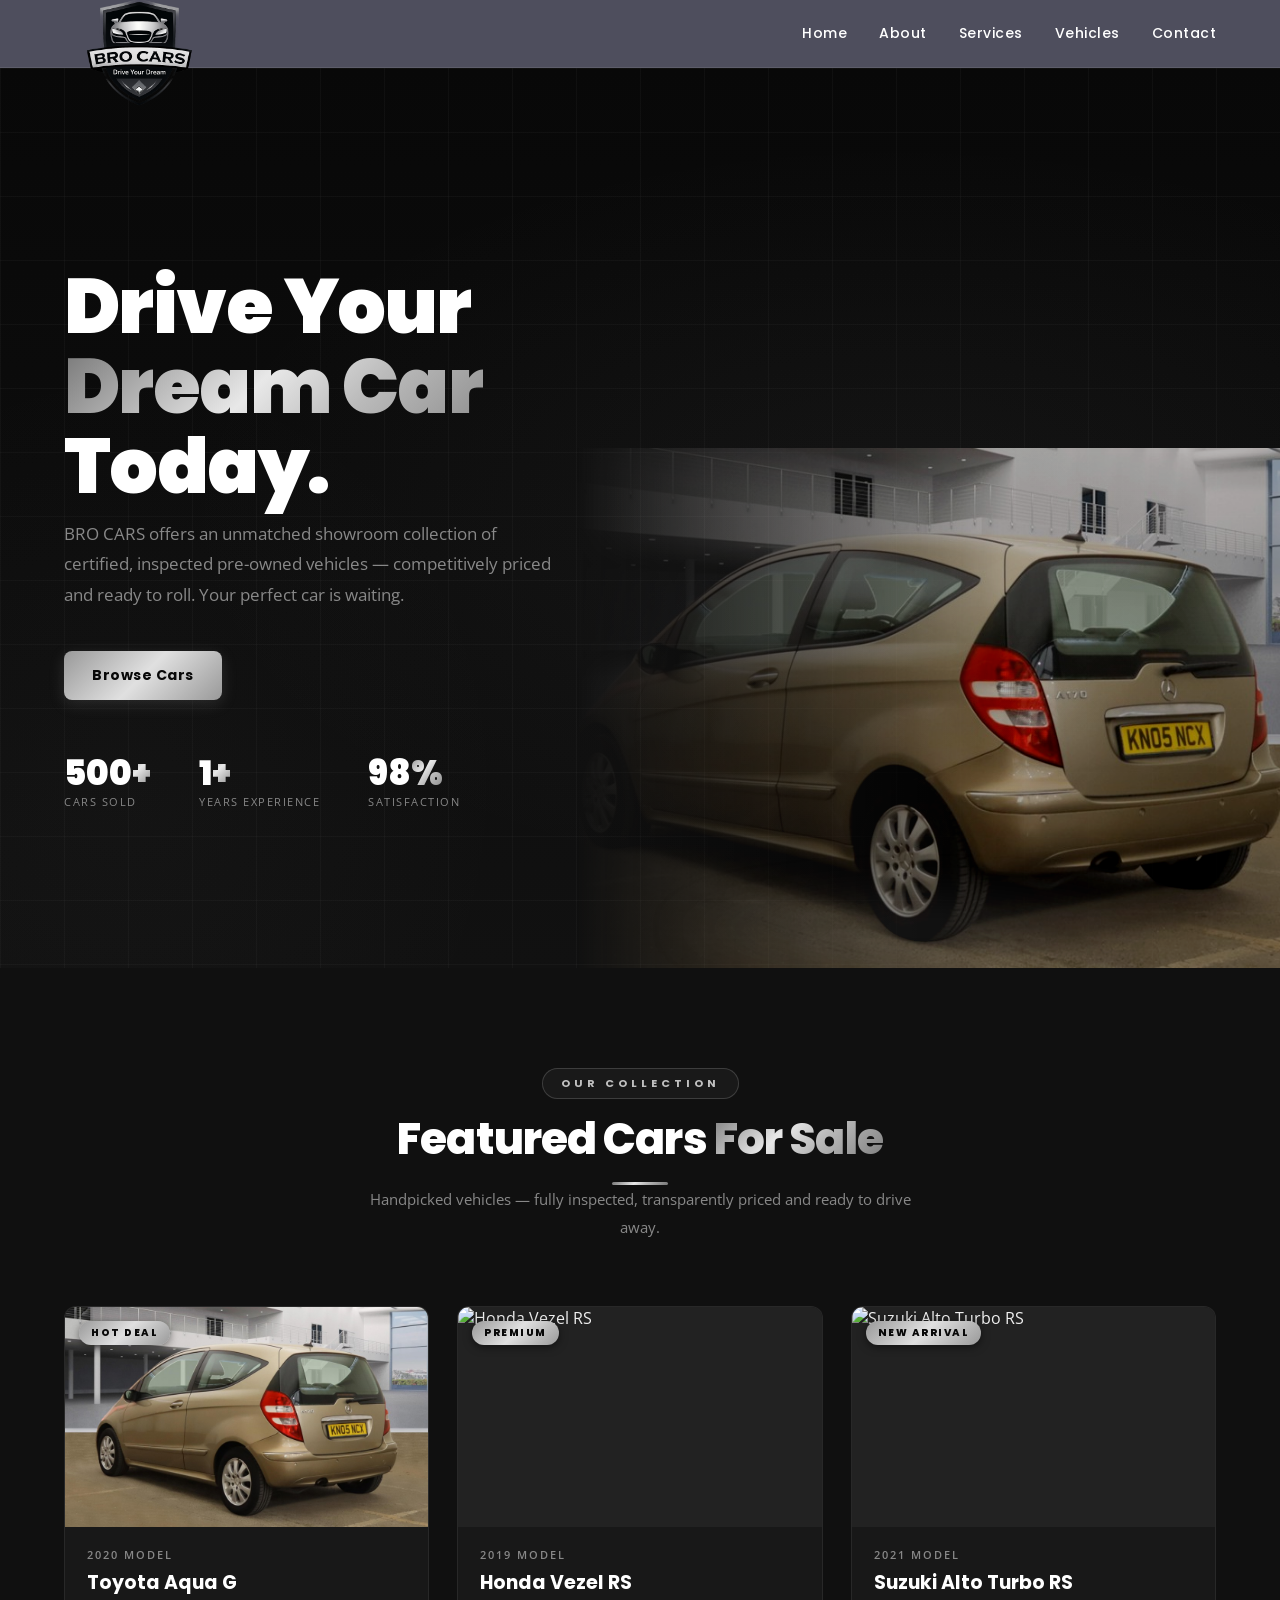
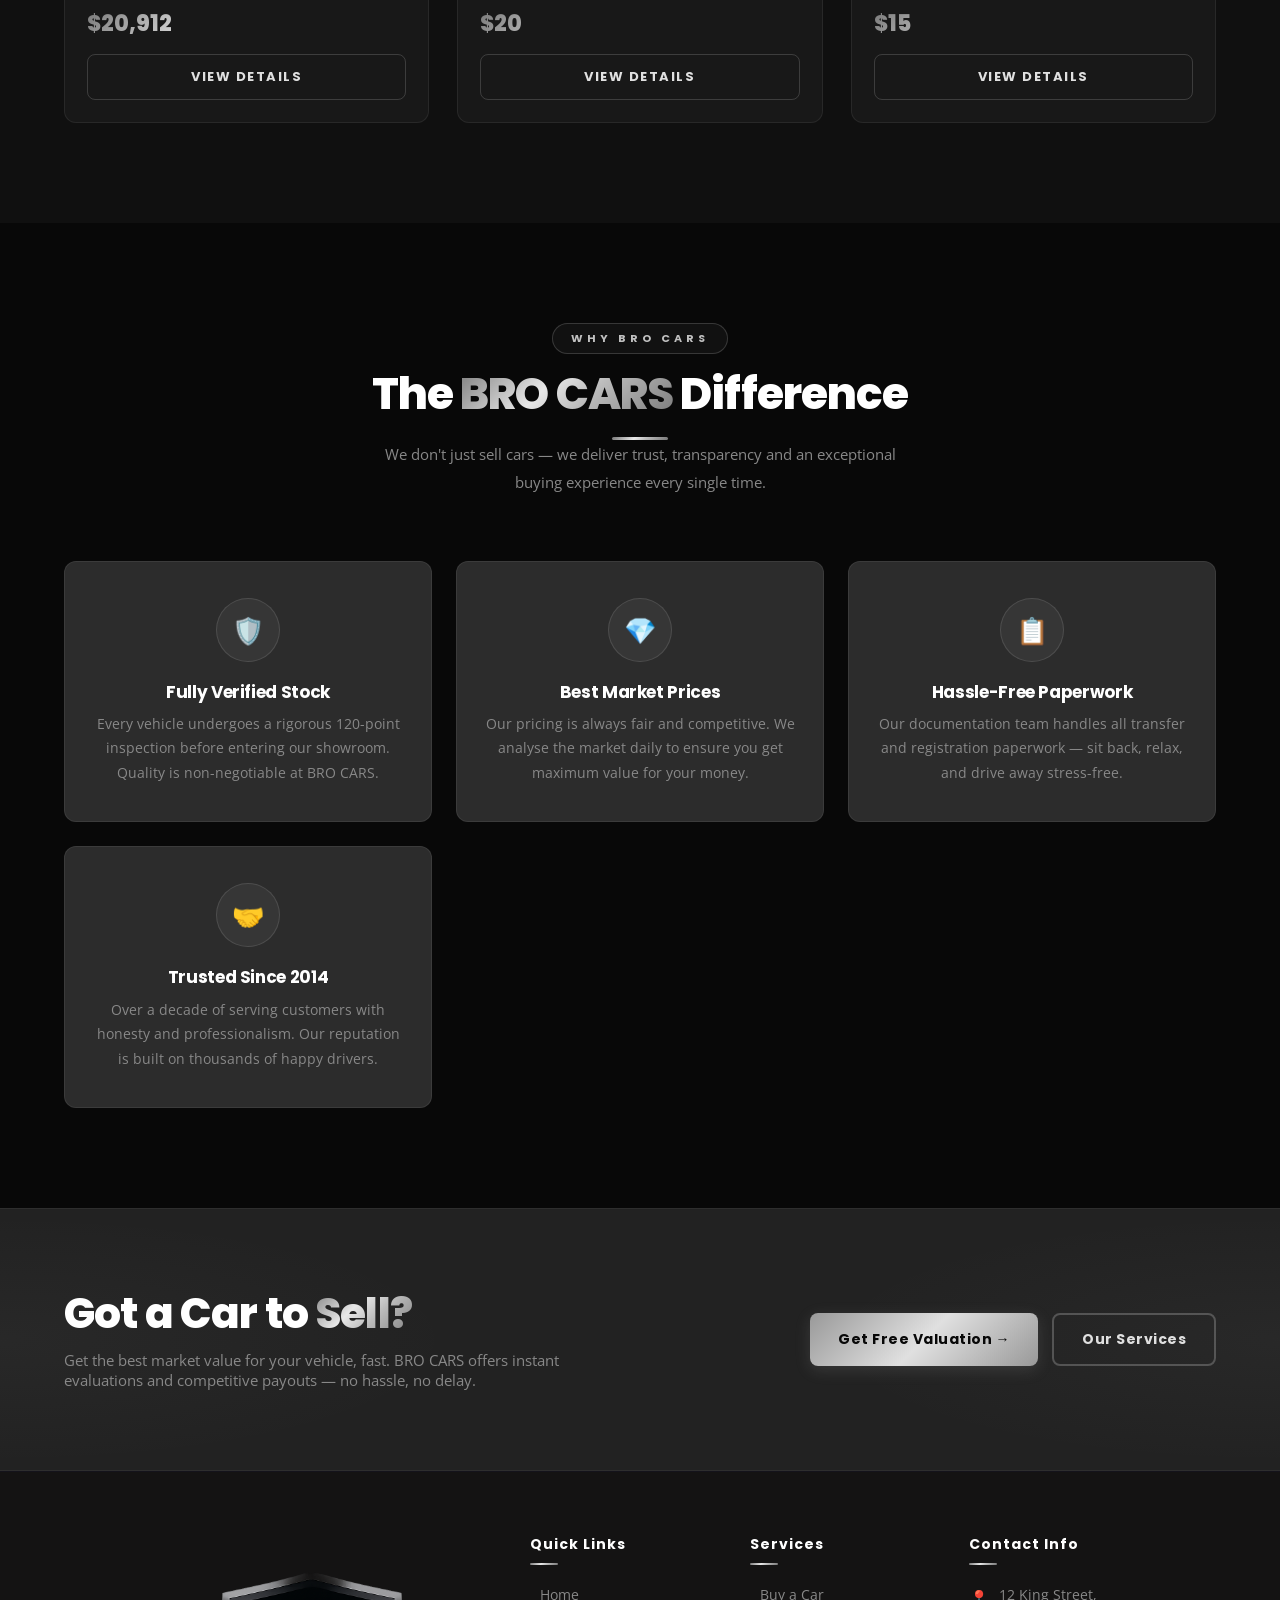
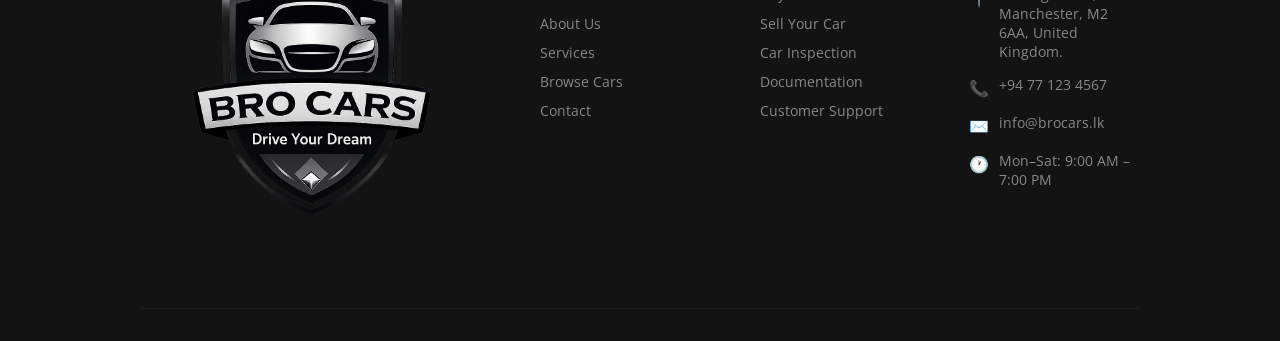
==== commit e0827a87: "Update index.html" ====
--- a/index.html
+++ b/index.html
@@ -72,7 +72,7 @@
   </div>
   <div class="hero-car-visual">
     <img
-      src="C:\Users\HP\Desktop\Bro cars\WhatsApp Image 2026-03-05 at 9.53.08 AM.jpeg"
+      src="WhatsApp Image 2026-03-05 at 9.53.08 AM.jpeg"
       alt="Premium Car Showroom"
       onerror="this.style.display='none'"/>
     <div class="hero-glow"></div>
@@ -91,7 +91,7 @@
     <!-- Toyota Aqua -->
     <div class="car-card animate-up">
       <div class="car-card-img">
-        <img src="image\WhatsApp Image 2026-03-05 at 9.53.08 AM.jpeg" alt="Toyota Aqua G" loading="lazy">
+        <img src="WhatsApp Image 2026-03-05 at 9.53.08 AM.jpeg" alt="Toyota Aqua G" loading="lazy">
         <span class="car-badge">Hot Deal</span>
       </div>
       <div class="car-info">
@@ -279,3 +279,6 @@
 </body>
 </html>
 
+
+
+
